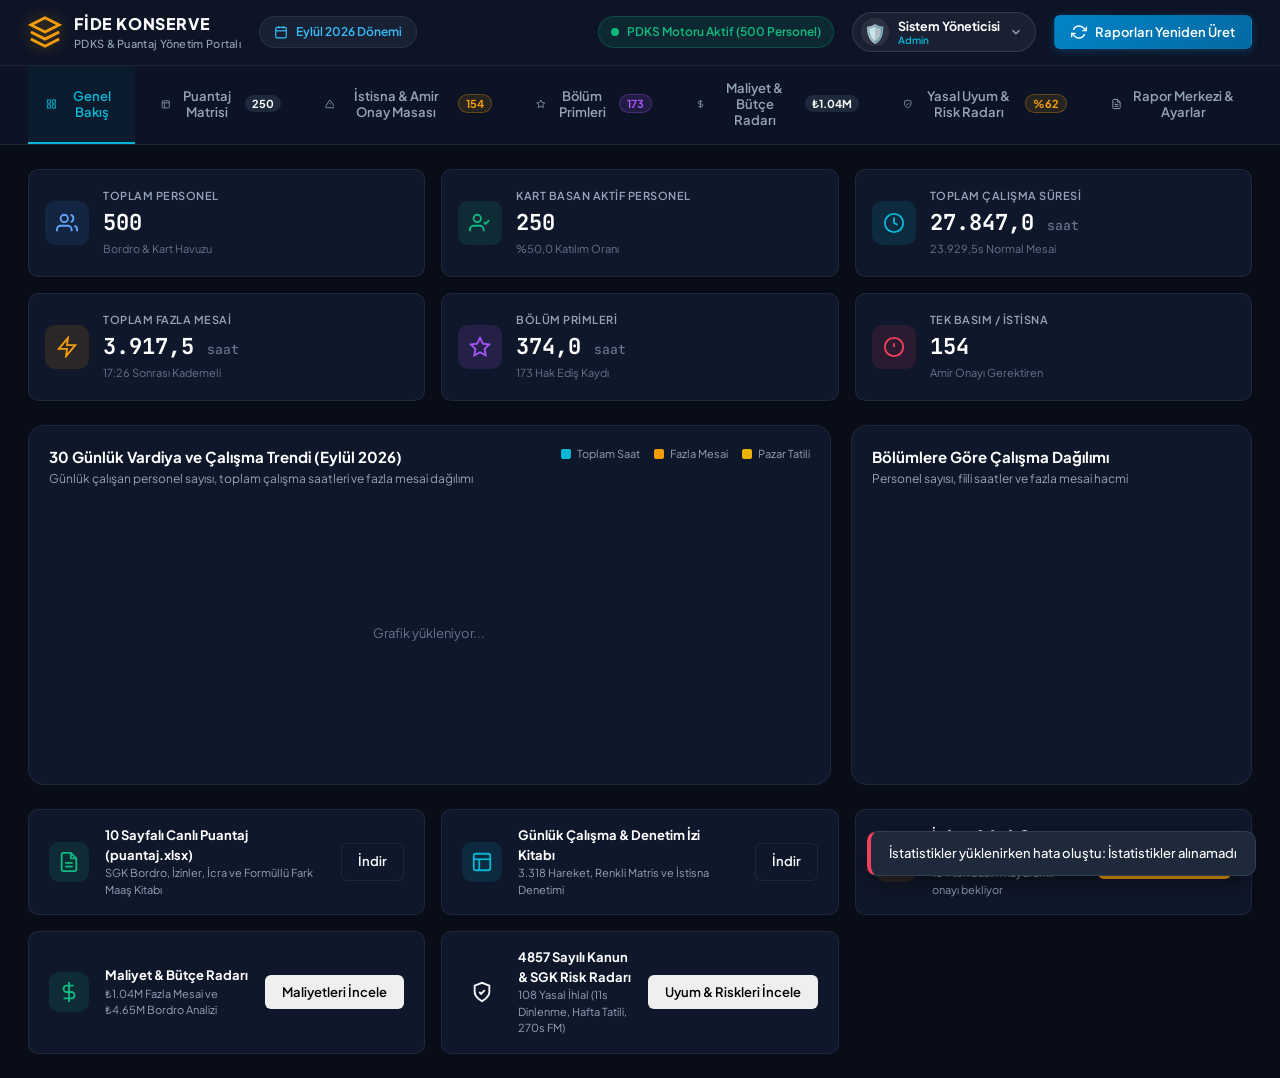
==== static/index.html @ 960cb372 "feat(rbac): rol bazli erisim ve coklu kullanici girisi sistemi eklendi" ====
<!DOCTYPE html>
<html lang="tr">
<head>
  <meta charset="UTF-8">
  <meta name="viewport" content="width=device-width, initial-scale=1.0">
  <meta name="description" content="FİDE KONSERVE - Endüstriyel PDKS, Puantaj, Vardiya ve Bordro Yönetim Portalı">
  <title>FİDE KONSERVE — Puantaj & PDKS Yönetim Portalı</title>
  
  <!-- Modern Typography (Plus Jakarta Sans & JetBrains Mono) -->
  <link rel="preconnect" href="https://fonts.googleapis.com">
  <link rel="preconnect" href="https://fonts.gstatic.com" crossorigin>
  <link href="https://fonts.googleapis.com/css2?family=JetBrains+Mono:wght@400;500;600;700&family=Plus+Jakarta+Sans:wght@300;400;500;600;700;800&display=swap" rel="stylesheet">
  
  <link rel="stylesheet" href="/static/style.css">
</head>
<body>

  <!-- ========================================================================= -->
  <!-- TOP EXECUTIVE NAVBAR                                                     -->
  <!-- ========================================================================= -->
  <header class="app-header">
    <div class="header-left">
      <div class="brand-logo">
        <svg class="brand-icon" viewBox="0 0 24 24" fill="none" stroke="currentColor" stroke-width="2">
          <path d="M12 2L2 7l10 5 10-5-10-5zM2 17l10 5 10-5M2 12l10 5 10-5"/>
        </svg>
        <div class="brand-text">
          <span class="brand-title">FİDE KONSERVE</span>
          <span class="brand-subtitle">PDKS & Puantaj Yönetim Portalı</span>
        </div>
      </div>
      <div class="header-badge period-badge" id="headerPeriodBadge">
        <svg class="badge-icon" viewBox="0 0 24 24" fill="none" stroke="currentColor" stroke-width="2">
          <rect x="3" y="4" width="18" height="18" rx="2" ry="2"/>
          <line x1="16" y1="2" x2="16" y2="6"/>
          <line x1="8" y1="2" x2="8" y2="6"/>
          <line x1="3" y1="10" x2="21" y2="10"/>
        </svg>
        <span id="periodText">Eylül 2026 Dönemi</span>
      </div>
    </div>

    <div class="header-right">
      <div class="system-status">
        <span class="status-dot pulse-green"></span>
        <span class="status-label" id="statusLabel">PDKS Motoru Aktif (500 Personel)</span>
      </div>

      <!-- Active User Profile Pill & Quick Role Switcher Trigger -->
      <div class="user-profile-pill" id="userProfileBtn" title="Kullanıcı Rolü & Profil Değiştir (RBAC)">
        <div class="user-avatar" id="headerUserAvatar">🛡️</div>
        <div class="user-info">
          <span class="user-name" id="headerUserName">Sistem Yöneticisi</span>
          <span class="user-role-badge" id="headerUserRole">Admin</span>
        </div>
        <svg class="user-dropdown-arrow" viewBox="0 0 24 24" width="14" height="14" fill="none" stroke="currentColor" stroke-width="2.5"><polyline points="6 9 12 15 18 9"/></svg>
      </div>

      <button class="btn btn-primary" id="btnHeaderGenerate">
        <svg class="btn-icon" viewBox="0 0 24 24" fill="none" stroke="currentColor" stroke-width="2">
          <polyline points="23 4 23 10 17 10"/>
          <polyline points="1 20 1 14 7 14"/>
          <path d="M3.51 9a9 9 0 0 1 14.85-3.36L23 10M1 14l4.64 4.36A9 9 0 0 0 20.49 15"/>
        </svg>
        <span>Raporları Yeniden Üret</span>
      </button>
    </div>
  </header>

  <!-- ========================================================================= -->
  <!-- TAB SEGMENTED NAVIGATION                                                  -->
  <!-- ========================================================================= -->
  <nav class="nav-tabs-container">
    <div class="nav-tabs" role="tablist">
      <button class="nav-tab active" role="tab" data-tab="tab-overview" id="navTabOverview">
        <svg class="tab-icon" viewBox="0 0 24 24" fill="none" stroke="currentColor" stroke-width="2">
          <rect x="3" y="3" width="7" height="7"/>
          <rect x="14" y="3" width="7" height="7"/>
          <rect x="14" y="14" width="7" height="7"/>
          <rect x="3" y="14" width="7" height="7"/>
        </svg>
        <span>Genel Bakış</span>
      </button>

      <button class="nav-tab" role="tab" data-tab="tab-matrix" id="navTabMatrix">
        <svg class="tab-icon" viewBox="0 0 24 24" fill="none" stroke="currentColor" stroke-width="2">
          <rect x="3" y="4" width="18" height="18" rx="2" ry="2"/>
          <line x1="3" y1="9" x2="21" y2="9"/>
          <line x1="9" y1="21" x2="9" y2="9"/>
        </svg>
        <span>Puantaj Matrisi</span>
        <span class="tab-pill" id="badgeTotalActive">250</span>
      </button>

      <button class="nav-tab" role="tab" data-tab="tab-exceptions" id="navTabExceptions">
        <svg class="tab-icon" viewBox="0 0 24 24" fill="none" stroke="currentColor" stroke-width="2">
          <path d="M10.29 3.86L1.82 18a2 2 0 0 0 1.71 3h16.94a2 2 0 0 0 1.71-3L13.71 3.86a2 2 0 0 0-3.42 0z"/>
          <line x1="12" y1="9" x2="12" y2="13"/>
          <line x1="12" y1="17" x2="12.01" y2="17"/>
        </svg>
        <span>İstisna & Amir Onay Masası</span>
        <span class="tab-pill pill-warning" id="badgePendingExceptions">154</span>
      </button>

      <button class="nav-tab" role="tab" data-tab="tab-bonuses" id="navTabBonuses">
        <svg class="tab-icon" viewBox="0 0 24 24" fill="none" stroke="currentColor" stroke-width="2">
          <polygon points="12 2 15.09 8.26 22 9.27 17 14.14 18.18 21.02 12 17.77 5.82 21.02 7 14.14 2 9.27 8.91 8.26 12 2"/>
        </svg>
        <span>Bölüm Primleri</span>
        <span class="tab-pill pill-purple" id="badgeBonusesCount">173</span>
      </button>

      <button class="nav-tab" role="tab" data-tab="tab-financial" id="navTabFinancial">
        <svg class="tab-icon" viewBox="0 0 24 24" fill="none" stroke="currentColor" stroke-width="2">
          <line x1="12" y1="1" x2="12" y2="23"/>
          <path d="M17 5H9.5a3.5 3.5 0 0 0 0 7h5a3.5 3.5 0 0 1 0 7H6"/>
        </svg>
        <span>Maliyet & Bütçe Radarı</span>
        <span class="tab-pill pill-green" id="badgeFinancialOtCost">₺1.04M</span>
      </button>

      <button class="nav-tab" role="tab" data-tab="tab-compliance" id="navTabCompliance">
        <svg class="tab-icon" viewBox="0 0 24 24" fill="none" stroke="currentColor" stroke-width="2">
          <path d="M12 22s8-4 8-10V5l-8-3-8 3v7c0 6 8 10 8 10z"/>
          <path d="m9 12 2 2 4-4"/>
        </svg>
        <span>Yasal Uyum & Risk Radarı</span>
        <span class="tab-pill pill-warning" id="badgeComplianceScore">%62</span>
      </button>

      <button class="nav-tab" role="tab" data-tab="tab-reports" id="navTabReports">
        <svg class="tab-icon" viewBox="0 0 24 24" fill="none" stroke="currentColor" stroke-width="2">
          <path d="M14 2H6a2 2 0 0 0-2 2v16a2 2 0 0 0 2 2h12a2 2 0 0 0 2-2V8z"/>
          <polyline points="14 2 14 8 20 8"/>
          <line x1="16" y1="13" x2="8" y2="13"/>
          <line x1="16" y1="17" x2="8" y2="17"/>
          <polyline points="10 9 9 9 8 9"/>
        </svg>
        <span>Rapor Merkezi & Ayarlar</span>
      </button>
    </div>
  </nav>

  <!-- ========================================================================= -->
  <!-- MAIN CONTENT CONTAINER                                                    -->
  <!-- ========================================================================= -->
  <main class="main-container">

    <!-- ======================================================================= -->
    <!-- TAB 1: GENEL BAKIŞ (OVERVIEW)                                           -->
    <!-- ======================================================================= -->
    <section class="tab-content active" id="tab-overview">
      
      <!-- 6 Executive KPI Cards -->
      <div class="kpi-grid">
        <div class="kpi-card" id="kpiTotalPersonnel">
          <div class="kpi-icon-wrapper kpi-blue">
            <svg class="kpi-icon" viewBox="0 0 24 24" fill="none" stroke="currentColor" stroke-width="2">
              <path d="M17 21v-2a4 4 0 0 0-4-4H5a4 4 0 0 0-4 4v2"/>
              <circle cx="9" cy="7" r="4"/>
              <path d="M23 21v-2a4 4 0 0 0-3-3.87"/>
              <path d="M16 3.13a4 4 0 0 1 0 7.75"/>
            </svg>
          </div>
          <div class="kpi-info">
            <span class="kpi-label">Toplam Personel</span>
            <span class="kpi-value" id="valTotalPersonnel">500</span>
            <span class="kpi-sub" id="subTotalPersonnel">Bordro & Kart Havuzu</span>
          </div>
        </div>

        <div class="kpi-card" id="kpiActivePersonnel">
          <div class="kpi-icon-wrapper kpi-green">
            <svg class="kpi-icon" viewBox="0 0 24 24" fill="none" stroke="currentColor" stroke-width="2">
              <path d="M16 21v-2a4 4 0 0 0-4-4H5a4 4 0 0 0-4 4v2"/>
              <circle cx="9" cy="7" r="4"/>
              <polyline points="16 11 18 13 22 9"/>
            </svg>
          </div>
          <div class="kpi-info">
            <span class="kpi-label">Kart Basan Aktif Personel</span>
            <span class="kpi-value" id="valActivePersonnel">250</span>
            <span class="kpi-sub" id="subActivePersonnel">%50,0 Katılım Oranı</span>
          </div>
        </div>

        <div class="kpi-card" id="kpiTotalHours">
          <div class="kpi-icon-wrapper kpi-cyan">
            <svg class="kpi-icon" viewBox="0 0 24 24" fill="none" stroke="currentColor" stroke-width="2">
              <circle cx="12" cy="12" r="10"/>
              <polyline points="12 6 12 12 16 14"/>
            </svg>
          </div>
          <div class="kpi-info">
            <span class="kpi-label">Toplam Çalışma Süresi</span>
            <span class="kpi-value" id="valTotalHours">27.847,0 <small>saat</small></span>
            <span class="kpi-sub" id="subBaseHours">23.929,5s Normal Mesai</span>
          </div>
        </div>

        <div class="kpi-card" id="kpiOvertimeHours">
          <div class="kpi-icon-wrapper kpi-amber">
            <svg class="kpi-icon" viewBox="0 0 24 24" fill="none" stroke="currentColor" stroke-width="2">
              <polygon points="13 2 3 14 12 14 11 22 21 10 12 10 13 2"/>
            </svg>
          </div>
          <div class="kpi-info">
            <span class="kpi-label">Toplam Fazla Mesai</span>
            <span class="kpi-value" id="valOvertimeHours">3.917,5 <small>saat</small></span>
            <span class="kpi-sub">17:26 Sonrası Kademeli</span>
          </div>
        </div>

        <div class="kpi-card" id="kpiBonusHours">
          <div class="kpi-icon-wrapper kpi-purple">
            <svg class="kpi-icon" viewBox="0 0 24 24" fill="none" stroke="currentColor" stroke-width="2">
              <polygon points="12 2 15.09 8.26 22 9.27 17 14.14 18.18 21.02 12 17.77 5.82 21.02 7 14.14 2 9.27 8.91 8.26 12 2"/>
            </svg>
          </div>
          <div class="kpi-info">
            <span class="kpi-label">Bölüm Primleri</span>
            <span class="kpi-value" id="valBonusHours">374,0 <small>saat</small></span>
            <span class="kpi-sub" id="subBonusCount">173 Hak Ediş Kaydı</span>
          </div>
        </div>

        <div class="kpi-card" id="kpiExceptions">
          <div class="kpi-icon-wrapper kpi-rose">
            <svg class="kpi-icon" viewBox="0 0 24 24" fill="none" stroke="currentColor" stroke-width="2">
              <circle cx="12" cy="12" r="10"/>
              <line x1="12" y1="8" x2="12" y2="12"/>
              <line x1="12" y1="16" x2="12.01" y2="16"/>
            </svg>
          </div>
          <div class="kpi-info">
            <span class="kpi-label">Tek Basım / İstisna</span>
            <span class="kpi-value" id="valExceptions">154</span>
            <span class="kpi-sub" id="subResolvedExceptions">Amir Onayı Gerektiren</span>
          </div>
        </div>
      </div>

      <!-- Charts & Visual Analytics Section -->
      <div class="dashboard-analytics-grid">
        <!-- 30-Day Trend Chart Card -->
        <div class="analytics-card chart-card">
          <div class="card-header">
            <div>
              <h3 class="card-title">30 Günlük Vardiya ve Çalışma Trendi (Eylül 2026)</h3>
              <p class="card-desc">Günlük çalışan personel sayısı, toplam çalışma saatleri ve fazla mesai dağılımı</p>
            </div>
            <div class="chart-legend">
              <span class="legend-item"><span class="legend-color color-cyan"></span> Toplam Saat</span>
              <span class="legend-item"><span class="legend-color color-amber"></span> Fazla Mesai</span>
              <span class="legend-item"><span class="legend-color color-gold"></span> Pazar Tatili</span>
            </div>
          </div>
          <div class="chart-container" id="dailyTrendChartContainer">
            <!-- Dynamic SVG Chart Injected Here -->
            <div class="chart-placeholder">Grafik yükleniyor...</div>
          </div>
        </div>

        <!-- Department Breakdown Card -->
        <div class="analytics-card dept-card">
          <div class="card-header">
            <div>
              <h3 class="card-title">Bölümlere Göre Çalışma Dağılımı</h3>
              <p class="card-desc">Personel sayısı, fiili saatler ve fazla mesai hacmi</p>
            </div>
          </div>
          <div class="dept-list-container" id="deptBreakdownContainer">
            <!-- Dynamic Department Rows Injected Here -->
          </div>
        </div>
      </div>

      <!-- Quick Action Cards Section -->
      <div class="quick-actions-bar">
        <div class="action-tile" id="tilePuantajExcel">
          <div class="tile-icon icon-excel">
            <svg viewBox="0 0 24 24" fill="none" stroke="currentColor" stroke-width="2">
              <path d="M14 2H6a2 2 0 0 0-2 2v16a2 2 0 0 0 2 2h12a2 2 0 0 0 2-2V8z"/>
              <polyline points="14 2 14 8 20 8"/>
              <line x1="8" y1="13" x2="16" y2="13"/>
              <line x1="8" y1="17" x2="16" y2="17"/>
            </svg>
          </div>
          <div class="tile-text">
            <strong>10 Sayfalı Canlı Puantaj (puantaj.xlsx)</strong>
            <span>SGK Bordro, İzinler, İcra ve Formüllü Fark Maaş Kitabı</span>
          </div>
          <a href="/api/download/puantaj_xlsx" class="btn btn-outline" download>İndir</a>
        </div>

        <div class="action-tile" id="tileDailyExcel">
          <div class="tile-icon icon-chart">
            <svg viewBox="0 0 24 24" fill="none" stroke="currentColor" stroke-width="2">
              <rect x="3" y="3" width="18" height="18" rx="2"/>
              <line x1="3" y1="9" x2="21" y2="9"/>
              <line x1="9" y1="21" x2="9" y2="9"/>
            </svg>
          </div>
          <div class="tile-text">
            <strong>Günlük Çalışma & Denetim İzi Kitabı</strong>
            <span>3.318 Hareket, Renkli Matris ve İstisna Denetimi</span>
          </div>
          <a href="/api/download/gunluk_xlsx" class="btn btn-outline" download>İndir</a>
        </div>

        <div class="action-tile" id="tileExceptionsJump">
          <div class="tile-icon icon-alert">
            <svg viewBox="0 0 24 24" fill="none" stroke="currentColor" stroke-width="2">
              <circle cx="12" cy="12" r="10"/>
              <line x1="12" y1="8" x2="12" y2="12"/>
              <line x1="12" y1="16" x2="12.01" y2="16"/>
            </svg>
          </div>
          <div class="tile-text">
            <strong>İstisna & Amir Onay Masası</strong>
            <span>154 tek basım kaydı amir onayı bekliyor</span>
          </div>
          <button class="btn btn-warning" onclick="switchTab('tab-exceptions')">İncele & Onayla</button>
        </div>

        <div class="action-tile" id="tileFinancialJump">
          <div class="tile-icon icon-green">
            <svg viewBox="0 0 24 24" fill="none" stroke="currentColor" stroke-width="2">
              <line x1="12" y1="1" x2="12" y2="23"/>
              <path d="M17 5H9.5a3.5 3.5 0 0 0 0 7h5a3.5 3.5 0 0 1 0 7H6"/>
            </svg>
          </div>
          <div class="tile-text">
            <strong>Maliyet & Bütçe Radarı</strong>
            <span>₺1.04M Fazla Mesai ve ₺4.65M Bordro Analizi</span>
          </div>
          <button class="btn btn-success" onclick="switchTab('tab-financial')">Maliyetleri İncele</button>
        </div>

        <div class="action-tile" id="tileComplianceJump">
          <div class="tile-icon icon-rose">
            <svg viewBox="0 0 24 24" fill="none" stroke="currentColor" stroke-width="2">
              <path d="M12 22s8-4 8-10V5l-8-3-8 3v7c0 6 8 10 8 10z"/>
              <path d="m9 12 2 2 4-4"/>
            </svg>
          </div>
          <div class="tile-text">
            <strong>4857 Sayılı Kanun & SGK Risk Radarı</strong>
            <span>108 Yasal İhlal (11s Dinlenme, Hafta Tatili, 270s FM)</span>
          </div>
          <button class="btn btn-danger" onclick="switchTab('tab-compliance')">Uyum & Riskleri İncele</button>
        </div>
      </div>

    </section>

    <!-- ======================================================================= -->
    <!-- TAB 2: PUANTAJ MATRİSİ (ATTENDANCE MATRIX)                               -->
    <!-- ======================================================================= -->
    <section class="tab-content" id="tab-matrix">
      
      <!-- Filter Toolbar -->
      <div class="toolbar-card">
        <div class="search-input-group">
          <svg class="search-icon" viewBox="0 0 24 24" fill="none" stroke="currentColor" stroke-width="2">
            <circle cx="11" cy="11" r="8"/>
            <line x1="21" y1="21" x2="16.65" y2="16.65"/>
          </svg>
          <input type="text" id="matrixSearchInput" class="form-input" placeholder="Ad Soyad, TC No, Sicil veya Bölüm ara...">
        </div>

        <div class="filter-controls">
          <div class="select-group">
            <label for="matrixDeptFilter">Bölüm:</label>
            <select id="matrixDeptFilter" class="form-select">
              <option value="all">Tüm Bölümler</option>
            </select>
          </div>

          <div class="select-group">
            <label for="matrixStatusFilter">Durumu:</label>
            <select id="matrixStatusFilter" class="form-select">
              <option value="active">Sadece Çalışanlar (250)</option>
              <option value="all">Tüm Personel (500)</option>
              <option value="inactive">Kart Basmayanlar</option>
            </select>
          </div>

          <div class="select-group">
            <label for="matrixPageSize">Sayfa Başı:</label>
            <select id="matrixPageSize" class="form-select">
              <option value="25">25</option>
              <option value="50" selected>50</option>
              <option value="100">100</option>
              <option value="500">Tümü (500)</option>
            </select>
          </div>

          <button type="button" class="btn btn-secondary btn-sm" id="btnMatrixBulkSlips" style="margin-left: 8px;">
            <svg class="btn-icon" viewBox="0 0 24 24" fill="none" stroke="currentColor" stroke-width="2">
              <polyline points="6 9 6 2 18 2 18 9"/>
              <path d="M6 18H4a2 2 0 0 1-2-2v-5a2 2 0 0 1 2-2h16a2 2 0 0 1 2 2v5a2 2 0 0 1-2 2h-2"/>
              <rect x="6" y="14" width="12" height="8"/>
            </svg>
            <span>Toplu Pusula Yazdır (A4)</span>
          </button>
        </div>
      </div>

      <!-- Matrix Legend -->
      <div class="matrix-legend-bar">
        <span class="legend-badge badge-normal">Standart Mesai (7.5s)</span>
        <span class="legend-badge badge-ot">Fazla Mesai (+OT)</span>
        <span class="legend-badge badge-bonus">Bölüm Primi (Lila)</span>
        <span class="legend-badge badge-exception">Tek Basım / İstisna</span>
        <span class="legend-badge badge-sunday">Pazar Tatili</span>
        <span class="legend-tip">İpucu: Herhangi bir satıra tıklayarak personelin tüm ay boyunca giriş-çıkış kart hareketlerini inceleyebilirsiniz.</span>
      </div>

      <!-- Table Wrapper with Horizontal Scroll -->
      <div class="table-responsive-wrapper">
        <table class="data-table matrix-table" id="matrixTable">
          <thead id="matrixTableHeader">
            <!-- Headers injected dynamically for dynamic days 1..30 -->
          </thead>
          <tbody id="matrixTableBody">
            <!-- Rows injected dynamically -->
          </tbody>
        </table>
      </div>

      <!-- Pagination Toolbar -->
      <div class="pagination-bar">
        <div class="pagination-info" id="matrixPaginationInfo">
          Gösterilen: 1 - 50 / 250 Personel
        </div>
        <div class="pagination-buttons">
          <button class="btn btn-sm btn-outline" id="btnMatrixPrev">Önceki</button>
          <span class="page-display" id="matrixPageDisplay">Sayfa 1 / 5</span>
          <button class="btn btn-sm btn-outline" id="btnMatrixNext">Sonraki</button>
        </div>
      </div>

    </section>

    <!-- ======================================================================= -->
    <!-- TAB 3: İSTİSNA & AMİR ONAY MASASI                                        -->
    <!-- ======================================================================= -->
    <section class="tab-content" id="tab-exceptions">
      
      <div class="toolbar-card">
        <div class="search-input-group">
          <svg class="search-icon" viewBox="0 0 24 24" fill="none" stroke="currentColor" stroke-width="2">
            <circle cx="11" cy="11" r="8"/>
            <line x1="21" y1="21" x2="16.65" y2="16.65"/>
          </svg>
          <input type="text" id="exceptionsSearchInput" class="form-input" placeholder="Personel adı, bölüm veya hata türü ara...">
        </div>

        <div class="filter-controls">
          <div class="segmented-control">
            <button class="seg-btn active" data-status="all" id="segBtnAllExceptions">Tümü (154)</button>
            <button class="seg-btn" data-status="pending" id="segBtnPendingExceptions">Onay Bekleyenler</button>
            <button class="seg-btn" data-status="resolved" id="segBtnResolvedExceptions">Çözülenler</button>
          </div>
        </div>
      </div>

      <!-- Exceptions List Table -->
      <div class="table-responsive-wrapper">
        <table class="data-table exceptions-table" id="exceptionsTable">
          <thead>
            <tr>
              <th style="width: 40px; text-align: center;">
                <input type="checkbox" id="checkAllExceptions" class="custom-checkbox" title="Tümünü Seç / Kaldır">
              </th>
              <th style="width: 45px;">Sıra</th>
              <th style="width: 95px;">Tarih</th>
              <th style="width: 175px;">Adı Soyadı</th>
              <th style="width: 130px;">Bölüm</th>
              <th style="width: 95px;">Ham Basım</th>
              <th style="width: 95px;">Mevcut Saat</th>
              <th style="width: 155px;">İstisna Nedeni</th>
              <th style="width: 250px;">⚡ Akıllı Öneri & Tahmini Vardiya</th>
              <th style="width: 120px;">Onay Durumu</th>
              <th style="width: 135px; text-align: center;">İşlem</th>
            </tr>
          </thead>
          <tbody id="exceptionsTableBody">
            <!-- Exception rows injected here -->
          </tbody>
        </table>
      </div>

      <!-- Floating Action Bar for Bulk Approval -->
      <div class="floating-bulk-bar" id="floatingBulkBar" style="display: none;">
        <div class="bulk-bar-content">
          <div class="bulk-info">
            <span class="bulk-badge-count" id="bulkSelectedCount">0</span>
            <div class="bulk-text">
              <span class="bulk-title">İstisna Kaydı Seçildi</span>
              <span class="bulk-subtitle">Toplu işlem türünü seçiniz</span>
            </div>
          </div>
          <div class="bulk-actions">
            <button class="btn btn-emerald" id="btnBulkApplySmart">
              <svg viewBox="0 0 24 24" width="16" height="16" fill="none" stroke="currentColor" stroke-width="2.5"><polygon points="13 2 3 14 12 14 11 22 21 10 12 10 13 2"/></svg>
              <span>⚡ Akıllı Önerileri Uygula & Onayla</span>
            </button>
            <button class="btn btn-primary" id="btnBulkApplyStandard">
              <svg viewBox="0 0 24 24" width="16" height="16" fill="none" stroke="currentColor" stroke-width="2.5"><polyline points="20 6 9 17 4 12"/></svg>
              <span>✅ Standart 7,5s Onayla</span>
            </button>
            <button class="btn btn-secondary" id="btnBulkCustomHours">
              <svg viewBox="0 0 24 24" width="16" height="16" fill="none" stroke="currentColor" stroke-width="2"><path d="M11 4H4a2 2 0 0 0-2 2v14a2 2 0 0 0 2 2h14a2 2 0 0 0 2-2v-7"/><path d="M18.5 2.5a2.121 2.121 0 0 1 3 3L12 15l-4 1 1-4 9.5-9.5z"/></svg>
              <span>✏️ Özel Saat Belirle...</span>
            </button>
            <button class="btn btn-ghost" id="btnBulkClearSelection" title="Seçimi Temizle">
              <span>İptal / Temizle</span>
            </button>
          </div>
        </div>
      </div>

    </section>

    <!-- ======================================================================= -->
    <!-- TAB 4: BÖLÜM PRİMLERİ TAKİP MASASI                                      -->
    <!-- ======================================================================= -->
    <section class="tab-content" id="tab-bonuses">
      
      <!-- Bonus Highlights Cards -->
      <div class="kpi-grid kpi-grid-3">
        <div class="kpi-card">
          <div class="kpi-icon-wrapper kpi-purple">
            <svg class="kpi-icon" viewBox="0 0 24 24" fill="none" stroke="currentColor" stroke-width="2">
              <polygon points="12 2 15.09 8.26 22 9.27 17 14.14 18.18 21.02 12 17.77 5.82 21.02 7 14.14 2 9.27 8.91 8.26 12 2"/>
            </svg>
          </div>
          <div class="kpi-info">
            <span class="kpi-label">Toplam Bölüm Primi</span>
            <span class="kpi-value" id="valBonusTotalHours">374,0 <small>saat</small></span>
            <span class="kpi-sub">Fabrika Genelinde İlave Mesai</span>
          </div>
        </div>

        <div class="kpi-card">
          <div class="kpi-icon-wrapper kpi-cyan">
            <svg class="kpi-icon" viewBox="0 0 24 24" fill="none" stroke="currentColor" stroke-width="2">
              <circle cx="12" cy="12" r="10"/>
              <path d="M8 14s1.5 2 4 2 4-2 4-2"/>
              <line x1="9" y1="9" x2="9.01" y2="9"/>
              <line x1="15" y1="9" x2="15.01" y2="9"/>
            </svg>
          </div>
          <div class="kpi-info">
            <span class="kpi-label">Balık Dolum ve Kesim Primi</span>
            <span class="kpi-value" id="valFishBonus">346,0 <small>saat</small></span>
            <span class="kpi-sub">Çalışılan her güne +2.0s (173 hak ediş)</span>
          </div>
        </div>

        <div class="kpi-card">
          <div class="kpi-icon-wrapper kpi-amber">
            <svg class="kpi-icon" viewBox="0 0 24 24" fill="none" stroke="currentColor" stroke-width="2">
              <rect x="2" y="7" width="20" height="14" rx="2" ry="2"/>
              <path d="M16 21V5a2 2 0 0 0-2-2h-4a2 2 0 0 0-2 2v16"/>
            </svg>
          </div>
          <div class="kpi-info">
            <span class="kpi-label">Üretim Primi (12s Üzeri)</span>
            <span class="kpi-value" id="valProdBonus">28,0 <small>saat</small></span>
            <span class="kpi-sub">12s ve üzeri çalışmalara +4.0s</span>
          </div>
        </div>
      </div>

      <!-- Bonus Filter Toolbar -->
      <div class="toolbar-card">
        <div class="search-input-group">
          <svg class="search-icon" viewBox="0 0 24 24" fill="none" stroke="currentColor" stroke-width="2">
            <circle cx="11" cy="11" r="8"/>
            <line x1="21" y1="21" x2="16.65" y2="16.65"/>
          </svg>
          <input type="text" id="bonusesSearchInput" class="form-input" placeholder="Personel adı veya kural ara...">
        </div>

        <div class="filter-controls">
          <div class="select-group">
            <label for="bonusesDeptFilter">Bölüm:</label>
            <select id="bonusesDeptFilter" class="form-select">
              <option value="all">Tüm Prim Alan Bölümler</option>
              <option value="BALIK DOLUM">Balık Dolum</option>
              <option value="BALIK KESİM">Balık Kesim</option>
              <option value="ÜRETİM">Üretim</option>
            </select>
          </div>
        </div>
      </div>

      <!-- Bonuses Table -->
      <div class="table-responsive-wrapper">
        <table class="data-table bonuses-table" id="bonusesTable">
          <thead>
            <tr>
              <th style="width: 50px;">Sıra</th>
              <th style="width: 100px;">Tarih</th>
              <th style="width: 220px;">Adı Soyadı</th>
              <th style="width: 180px;">Bölüm</th>
              <th style="width: 130px;">Kart Hareketleri</th>
              <th style="width: 100px;">Fiili Süre</th>
              <th style="width: 100px;">Eklenen Prim</th>
              <th style="width: 100px;">Sonuç Saat</th>
              <th>Kural ve Denetim İzahı</th>
            </tr>
          </thead>
          <tbody id="bonusesTableBody">
            <!-- Bonus rows injected here -->
          </tbody>
        </table>
      </div>

    </section>

    <!-- ======================================================================= -->
    <!-- TAB: CANLI MAAŞ, MESAİ VE İŞÇİLİK MALİYET RADARI (FİNANS & BÜTÇE)       -->
    <!-- ======================================================================= -->
    <section class="tab-content" id="tab-financial">
      
      <!-- 4 Financial KPI Cards -->
      <div class="kpi-grid" style="grid-template-columns: repeat(4, 1fr);">
        <div class="kpi-card">
          <div class="kpi-icon-wrapper kpi-amber">
            <svg class="kpi-icon" viewBox="0 0 24 24" fill="none" stroke="currentColor" stroke-width="2">
              <line x1="12" y1="1" x2="12" y2="23"/>
              <path d="M17 5H9.5a3.5 3.5 0 0 0 0 7h5a3.5 3.5 0 0 1 0 7H6"/>
            </svg>
          </div>
          <div class="kpi-info">
            <span class="kpi-label">Toplam Fazla Mesai Maliyeti</span>
            <span class="kpi-value" id="valFinancialOtCost">₺0,00</span>
            <span class="kpi-sub" id="subFinancialOtHours">0,0 Saat (%50 Zamlı)</span>
          </div>
        </div>

        <div class="kpi-card">
          <div class="kpi-icon-wrapper kpi-green">
            <svg class="kpi-icon" viewBox="0 0 24 24" fill="none" stroke="currentColor" stroke-width="2">
              <path d="M22 19a2 2 0 0 1-2 2H4a2 2 0 0 1-2-2V5a2 2 0 0 1 2-2h5l2 3h9a2 2 0 0 1 2 2z"/>
              <line x1="12" y1="11" x2="12" y2="17"/>
              <line x1="9" y1="14" x2="15" y2="14"/>
            </svg>
          </div>
          <div class="kpi-info">
            <span class="kpi-label">Toplam İşçilik Bütçesi</span>
            <span class="kpi-value" id="valFinancialPayrollCost">₺0,00</span>
            <span class="kpi-sub" id="subFinancialBaseCost">Maaş + Fazla Mesai Hakediş</span>
          </div>
        </div>

        <div class="kpi-card">
          <div class="kpi-icon-wrapper kpi-purple">
            <svg class="kpi-icon" viewBox="0 0 24 24" fill="none" stroke="currentColor" stroke-width="2">
              <polygon points="12 2 15.09 8.26 22 9.27 17 14.14 18.18 21.02 12 17.77 5.82 21.02 7 14.14 2 9.27 8.91 8.26 12 2"/>
            </svg>
          </div>
          <div class="kpi-info">
            <span class="kpi-label">Bölüm Primleri Maliyeti</span>
            <span class="kpi-value" id="valFinancialBonusCost">₺0,00</span>
            <span class="kpi-sub" id="subFinancialBonusHours">374,0s Prim Karşılığı</span>
          </div>
        </div>

        <div class="kpi-card">
          <div class="kpi-icon-wrapper kpi-cyan">
            <svg class="kpi-icon" viewBox="0 0 24 24" fill="none" stroke="currentColor" stroke-width="2">
              <circle cx="12" cy="12" r="10"/>
              <polyline points="12 6 12 12 16 14"/>
            </svg>
          </div>
          <div class="kpi-info">
            <span class="kpi-label">Ortalama Saatlik Mesai Maliyeti</span>
            <span class="kpi-value" id="valFinancialAvgRate">₺0,00</span>
            <span class="kpi-sub">4857 SK %50 Zamlı Ortalama</span>
          </div>
        </div>
      </div>

      <!-- Executive Insights Alert Banner -->
      <div class="financial-insights-banner">
        <div class="insight-header">
          <svg class="insight-icon" viewBox="0 0 24 24" fill="none" stroke="currentColor" stroke-width="2">
            <polygon points="13 2 3 14 12 14 11 22 21 10 12 10 13 2"/>
          </svg>
          <strong>YÖNETİM & FİNANS ANALİZ ÖZETİ (EYLÜL 2026):</strong>
        </div>
        <div class="insight-grid">
          <div class="insight-pill alert-critical">
            <strong>🚨 Balık Dolum Yoğunluk Alarmı:</strong>
            <span>Sadece 9 çalışan kişi başı <strong>58,0 saat</strong> mesai yaptı (Kişi başı <strong>₺12.760,00</strong> FM maliyeti!). Fabrikanın en yoğun mesai yükü bu hatta.</span>
          </div>
          <div class="insight-pill alert-info">
            <strong>🏭 Üretim & Ambar Bütçe Payı:</strong>
            <span>Fabrika fazla mesai bütçesinin <strong>%15,5</strong>'i Üretim (₺161.403,38), <strong>%12,9</strong>'u Ambar (₺134.178,84) departmanı tarafından tüketildi.</span>
          </div>
          <div class="insight-pill alert-success">
            <strong>🐟 Balık Temizleme Dağılımı:</strong>
            <span>77 aktif çalışan ile en kalabalık birim olmasına rağmen kişi başı ortalama mesai sadece 7,7 saat (₺1.694,29/kişi).</span>
          </div>
        </div>
      </div>

      <!-- Financial Analytics Section -->
      <div class="dashboard-analytics-grid" style="margin-top: 20px;">
        <!-- Left: Department Overtime Cost Progress Bars -->
        <div class="analytics-card">
          <div class="card-header">
            <div>
              <h3 class="card-title">Departman Bazlı Fazla Mesai Maliyet Dağılımı (TL & Pay)</h3>
              <p class="card-desc">Bölümlerin toplam fazla mesai bütçesi içerisindeki payları ve harcamaları</p>
            </div>
          </div>
          <div class="dept-cost-bars-list" id="deptCostBarsContainer">
            <!-- Dynamic Department Cost Bars Injected Here -->
          </div>
        </div>

        <!-- Right: Department Insights & Intensity Cards -->
        <div class="analytics-card">
          <div class="card-header">
            <div>
              <h3 class="card-title">Bölüm Bazlı Kişi Başı Mesai Yükü & Analiz Notları</h3>
              <p class="card-desc">Kişi başı mesai ortalamaları ve verimlilik değerlendirmeleri</p>
            </div>
          </div>
          <div class="dept-insights-list" id="deptInsightsContainer">
            <!-- Dynamic Insights Injected Here -->
          </div>
        </div>
      </div>

      <!-- Personnel Payroll Table -->
      <div class="toolbar-card" style="margin-top: 20px;">
        <div class="search-input-group">
          <svg class="search-icon" viewBox="0 0 24 24" fill="none" stroke="currentColor" stroke-width="2">
            <circle cx="11" cy="11" r="8"/><line x1="21" y1="21" x2="16.65" y2="16.65"/>
          </svg>
          <input type="text" id="financialSearchInput" class="form-input" placeholder="Personel adı, TC No veya bölüm ara...">
        </div>

        <div class="filter-controls">
          <div class="select-group">
            <label for="financialDeptFilter">Bölüm:</label>
            <select id="financialDeptFilter" class="form-select">
              <option value="all">Tüm Bölümler</option>
            </select>
          </div>
          <a href="/api/download/financial_xlsx" class="btn btn-primary btn-sm" download>
            <svg class="btn-icon" viewBox="0 0 24 24" fill="none" stroke="currentColor" stroke-width="2">
              <path d="M21 15v4a2 2 0 0 1-2 2H5a2 2 0 0 1-2-2v-4"/><polyline points="7 10 12 15 17 10"/><line x1="12" y1="15" x2="12" y2="3"/>
            </svg>
            <span>Maliyet Raporunu Excel İndir (.xlsx)</span>
          </a>
        </div>
      </div>

      <div class="table-responsive-wrapper">
        <table class="data-table" id="financialPersonnelTable">
          <thead>
            <tr>
              <th style="width: 45px;">Sıra</th>
              <th style="width: 105px;">TC Kimlik No</th>
              <th style="width: 170px;">Adı Soyadı</th>
              <th style="width: 140px;">Bölüm</th>
              <th style="width: 70px; text-align: center;">Ç. Gün</th>
              <th style="width: 100px; text-align: right;">Net Maaş</th>
              <th style="width: 90px; text-align: right;">Saatlik Normal</th>
              <th style="width: 90px; text-align: right;">Saatlik Mesai (%50)</th>
              <th style="width: 70px; text-align: right;">H.İçi FM</th>
              <th style="width: 70px; text-align: right;">Pazar FM</th>
              <th style="width: 75px; text-align: right;">Toplam FM</th>
              <th style="width: 105px; text-align: right;">Toplam FM (TL)</th>
              <th style="width: 70px; text-align: right;">Prim (s)</th>
              <th style="width: 85px; text-align: right;">Prim (TL)</th>
              <th style="width: 110px; text-align: right;">Toplam Net Hakediş</th>
              <th style="width: 100px; text-align: right;">SGK Banka Neti</th>
              <th style="width: 105px; text-align: right;">Elden Ödenecek Fark</th>
            </tr>
          </thead>
          <tbody id="financialPersonnelTableBody">
            <!-- Injected dynamically -->
          </tbody>
        </table>
      </div>

      <!-- Pagination Toolbar -->
      <div class="pagination-bar">
        <div class="pagination-info" id="financialPaginationInfo">
          Gösterilen: 1 - 50 / 250 Personel
        </div>
        <div class="pagination-buttons">
          <button class="btn btn-sm btn-outline" id="btnFinancialPrev">Önceki</button>
          <span class="page-display" id="financialPageDisplay">Sayfa 1 / 5</span>
          <button class="btn btn-sm btn-outline" id="btnFinancialNext">Sonraki</button>
        </div>
      </div>

    </section>

    <!-- ======================================================================= -->
    <!-- TAB 6: YASAL UYUM & SGK RİSK RADARI                                     -->
    <!-- ======================================================================= -->
    <section class="tab-content" id="tab-compliance">

      <!-- 4 Legal Compliance KPI Cards -->
      <div class="kpi-grid">
        <div class="kpi-card" id="kpiComplianceScore">
          <div class="kpi-icon-wrapper kpi-rose">
            <svg class="kpi-icon" viewBox="0 0 24 24" fill="none" stroke="currentColor" stroke-width="2">
              <path d="M12 22s8-4 8-10V5l-8-3-8 3v7c0 6 8 10 8 10z"/>
              <path d="m9 12 2 2 4-4"/>
            </svg>
          </div>
          <div class="kpi-info">
            <span class="kpi-label">Yasal Uyum Endeksi</span>
            <span class="kpi-value" id="valComplianceScore">%0,0</span>
            <span class="kpi-sub" id="subComplianceRisk">Teftiş Riski Hesaplanıyor...</span>
          </div>
        </div>

        <div class="kpi-card" id="kpiRestViolations">
          <div class="kpi-icon-wrapper kpi-amber">
            <svg class="kpi-icon" viewBox="0 0 24 24" fill="none" stroke="currentColor" stroke-width="2">
              <circle cx="12" cy="12" r="10"/>
              <polyline points="12 6 12 12 16 14"/>
            </svg>
          </div>
          <div class="kpi-info">
            <span class="kpi-label">11 Saat Dinlenme İhlalleri</span>
            <span class="kpi-value" id="valRestViolations">0 <small>olay</small></span>
            <span class="kpi-sub">4857 SK Md. 68 & Postalar Yön.</span>
          </div>
        </div>

        <div class="kpi-card" id="kpiConsecutiveViolations">
          <div class="kpi-icon-wrapper kpi-purple">
            <svg class="kpi-icon" viewBox="0 0 24 24" fill="none" stroke="currentColor" stroke-width="2">
              <rect x="3" y="4" width="18" height="18" rx="2" ry="2"/>
              <line x1="16" y1="2" x2="16" y2="6"/>
              <line x1="8" y1="2" x2="8" y2="6"/>
              <line x1="3" y1="10" x2="21" y2="10"/>
            </svg>
          </div>
          <div class="kpi-info">
            <span class="kpi-label">Hafta Tatili İhlali (7+ Gün)</span>
            <span class="kpi-value" id="valConsecutiveViolations">0 <small>dönem</small></span>
            <span class="kpi-sub">4857 SK Md. 46 (Kesintisiz Çalışma)</span>
          </div>
        </div>

        <div class="kpi-card" id="kpiOvertimeRisks">
          <div class="kpi-icon-wrapper kpi-cyan">
            <svg class="kpi-icon" viewBox="0 0 24 24" fill="none" stroke="currentColor" stroke-width="2">
              <polygon points="12 2 15.09 8.26 22 9.27 17 14.14 18.18 21.02 12 17.77 5.82 21.02 7 14.14 2 9.27 8.91 8.26 12 2"/>
            </svg>
          </div>
          <div class="kpi-info">
            <span class="kpi-label">Yıllık 270s FM Aşım Riski</span>
            <span class="kpi-value" id="valOvertimeRisks">0 <small>kişi</small></span>
            <span class="kpi-sub">4857 SK Md. 41 (Aylık > 35s FM)</span>
          </div>
        </div>
      </div>

      <!-- Legal Inspection Alert Banner -->
      <div class="compliance-insights-banner">
        <div class="compliance-banner-header">
          <svg class="insight-icon" viewBox="0 0 24 24" fill="none" stroke="currentColor" stroke-width="2">
            <path d="M12 22s8-4 8-10V5l-8-3-8 3v7c0 6 8 10 8 10z"/>
          </svg>
          <strong>İŞ MÜFETTİŞİ VE SGK DENETİM RİSK ÖZETİ (4857 SAYILI İŞ KANUNU GÜVENCESİ):</strong>
        </div>
        <div class="insight-grid">
          <div class="insight-pill alert-critical">
            <strong>🚨 11 Saat Kesintisiz Dinlenme (Md. 68 & Postalar Yön. Md. 9):</strong>
            <span>Vardiya değişiminde iki çalışma arası 11 saatten az olamaz. Gece çıkıp sabah gelen personele doğrudan idari para cezası kesilir ve olası iş kazasında işverene %100 kusur verilir.</span>
          </div>
          <div class="insight-pill alert-warning">
            <strong>⚠️ Hafta Tatili ve 6 Gün Kuralı (Md. 46):</strong>
            <span>6 gün fiilen çalışan personele 7 günlük periyotta kesintisiz en az 24 saat hafta tatili verilmelidir. 7+ gün aralıksız çalışma işçiye haklı fesih ve tazminat hakkı doğurur.</span>
          </div>
          <div class="insight-pill alert-critical">
            <strong>⚡ Yıllık 270 Saat Fazla Mesai Üst Sınırı (Md. 41):</strong>
            <span>Çalışanın yazılı muvafakati olsa dahi bir takvim yılında 270 saat fazla mesai aşılamaz. Eylül ayında 35-50+ saat mesaiye ulaşan çalışanlar için acil vardiya rotasyonu planlanmalıdır.</span>
          </div>
        </div>
      </div>

      <!-- Department Compliance Breakdown & Risk Matrix -->
      <div class="dashboard-analytics-grid" style="margin-top: 20px;">
        <div class="analytics-card">
          <div class="card-header">
            <div>
              <h3 class="card-title">Departman Bazlı Yasal Risk ve İhlal Dağılımı</h3>
              <p class="card-desc">Bölümlerin uyum puanları, 11 saat dinlenme ve kesintisiz çalışma ihlalleri</p>
            </div>
          </div>
          <div class="dept-compliance-list" id="deptComplianceListContainer">
            <!-- Dynamic Department Compliance Cards Injected Here -->
          </div>
        </div>

        <div class="analytics-card">
          <div class="card-header">
            <div>
              <h3 class="card-title">İş Teftişi & İdari Para Cezası Risk Derecelendirmesi</h3>
              <p class="card-desc">Olası bakanlık teftişinde karşılaşılacak yasal yaptırım analizi</p>
            </div>
          </div>
          <div class="compliance-risk-summary-box" id="complianceRiskSummaryContainer">
            <!-- Dynamic Risk Breakdown Injected Here -->
          </div>
        </div>
      </div>

      <!-- Segmented Violation Filters & Audit Table -->
      <div class="toolbar-card" style="margin-top: 24px;">
        <div class="segmented-control" id="compTypeSegmented">
          <button class="seg-btn active" data-type="all">Tüm İhlaller <span class="seg-badge" id="badgeCompCountAll">0</span></button>
          <button class="seg-btn" data-type="REST_11H">11s Dinlenme <span class="seg-badge" id="badgeCompCountRest">0</span></button>
          <button class="seg-btn" data-type="CONSECUTIVE_7D">Hafta Tatili <span class="seg-badge" id="badgeCompCountConsecutive">0</span></button>
          <button class="seg-btn" data-type="OVERTIME_270H">270s FM Riski <span class="seg-badge" id="badgeCompCountOt">0</span></button>
        </div>

        <div class="filter-controls">
          <div class="search-input-group" style="max-width: 240px;">
            <svg class="search-icon" viewBox="0 0 24 24" fill="none" stroke="currentColor" stroke-width="2">
              <circle cx="11" cy="11" r="8"/><line x1="21" y1="21" x2="16.65" y2="16.65"/>
            </svg>
            <input type="text" id="complianceSearchInput" class="form-input" placeholder="Personel, TC veya bölüm...">
          </div>

          <div class="select-group">
            <label for="complianceDeptFilter">Bölüm:</label>
            <select id="complianceDeptFilter" class="form-select">
              <option value="all">Tüm Bölümler</option>
            </select>
          </div>

          <div class="select-group">
            <label for="complianceSeverityFilter">Ciddiyet:</label>
            <select id="complianceSeverityFilter" class="form-select">
              <option value="all">Tümü</option>
              <option value="CRITICAL">🚨 Sadece Kritikler</option>
              <option value="WARNING">⚠️ Uyarılar</option>
            </select>
          </div>

          <a href="/api/download/compliance_xlsx" class="btn btn-primary btn-sm" download>
            <svg class="btn-icon" viewBox="0 0 24 24" fill="none" stroke="currentColor" stroke-width="2">
              <path d="M21 15v4a2 2 0 0 1-2 2H5a2 2 0 0 1-2-2v-4"/><polyline points="7 10 12 15 17 10"/><line x1="12" y1="15" x2="12" y2="3"/>
            </svg>
            <span>Teftiş Raporu (.xlsx)</span>
          </a>
        </div>
      </div>

      <!-- Violation Audit Table -->
      <div class="table-responsive-wrapper">
        <table class="data-table" id="complianceTable">
          <thead>
            <tr>
              <th style="width: 45px;">Sıra</th>
              <th style="width: 105px;">TC Kimlik No</th>
              <th style="width: 170px;">Adı Soyadı</th>
              <th style="width: 130px;">Bölüm</th>
              <th style="width: 155px;">İhlal / Risk Türü</th>
              <th style="width: 125px; text-align: center;">Tarih / Aralık</th>
              <th style="width: 110px; text-align: center;">Tespit Edilen</th>
              <th style="width: 120px; text-align: center;">Yasal Standart</th>
              <th style="width: 95px; text-align: center;">Risk Seviyesi</th>
              <th style="width: 160px;">Yasal Dayanak</th>
              <th>Denetim ve İdari Risk İzahı</th>
            </tr>
          </thead>
          <tbody id="complianceTableBody">
            <!-- Dynamic Violation Rows Injected Here -->
          </tbody>
        </table>
      </div>

      <!-- Pagination Toolbar -->
      <div class="pagination-bar">
        <div class="pagination-info" id="compliancePaginationInfo">
          Gösterilen: 0 / 0 İhlal Kaydı
        </div>
        <div class="pagination-buttons">
          <button class="btn btn-sm btn-outline" id="btnCompliancePrev">Önceki</button>
          <span class="page-display" id="compliancePageDisplay">Sayfa 1 / 1</span>
          <button class="btn btn-sm btn-outline" id="btnComplianceNext">Sonraki</button>
        </div>
      </div>

    </section>

    <!-- ======================================================================= -->
    <!-- TAB 5: RAPOR MERKEZİ & AYARLAR                                          -->
    <!-- ======================================================================= -->
    <section class="tab-content" id="tab-reports">
      
      <div class="reports-layout-grid">
        
        <!-- Left Column: Report Downloads & File Upload -->
        <div class="reports-left-col">
          
          <div class="settings-card">
            <div class="card-header">
              <div>
                <h3 class="card-title">Resmi Rapor İndirme Merkezi</h3>
                <p class="card-desc">Sistemin ürettiği güncel Excel çalışma kitapları ve ERP aktarım dosyaları</p>
              </div>
            </div>

            <div class="download-cards-list">
              <div class="download-item" style="border: 1px solid rgba(14, 165, 233, 0.35); background: rgba(14, 165, 233, 0.04);">
                <div class="download-icon" style="background: rgba(14, 165, 233, 0.15); color: #0284c7;">
                  <svg viewBox="0 0 24 24" fill="none" stroke="currentColor" stroke-width="2">
                    <polyline points="6 9 6 2 18 2 18 9"/>
                    <path d="M6 18H4a2 2 0 0 1-2-2v-5a2 2 0 0 1 2-2h16a2 2 0 0 1 2 2v5a2 2 0 0 1-2 2h-2"/>
                    <rect x="6" y="14" width="12" height="8"/>
                  </svg>
                </div>
                <div class="download-info">
                  <strong style="color: #38bdf8;">Aylık Personel Mutabakat Pusulaları (Yazdırılabilir A4 / PDF)</strong>
                  <span>4857 Sayılı Kanun'a uygun, işçi ve işveren çift ıslak imza alanlı, matbu tekil ve toplu A4 fişler</span>
                </div>
                <a href="/api/slips/bulk" target="_blank" class="btn btn-sm btn-primary">Toplu Pusula Aç & Yazdır (A4)</a>
              </div>

              <div class="download-item">
                <div class="download-icon icon-excel">
                  <svg viewBox="0 0 24 24" fill="none" stroke="currentColor" stroke-width="2">
                    <path d="M14 2H6a2 2 0 0 0-2 2v16a2 2 0 0 0 2 2h12a2 2 0 0 0 2-2V8z"/>
                    <polyline points="14 2 14 8 20 8"/>
                  </svg>
                </div>
                <div class="download-info">
                  <strong>10 Sayfalı Canlı Formüllü Puantaj (puantaj.xlsx)</strong>
                  <span>SGK Bordro Sayfa3, Yıllık İzinler, İcra, Raporlar ve VLOOKUP formülleri</span>
                </div>
                <a href="/api/download/puantaj_xlsx" class="btn btn-sm btn-primary" download>İndir (.xlsx)</a>
              </div>

              <div class="download-item">
                <div class="download-icon icon-green">
                  <svg viewBox="0 0 24 24" fill="none" stroke="currentColor" stroke-width="2">
                    <line x1="12" y1="1" x2="12" y2="23"/>
                    <path d="M17 5H9.5a3.5 3.5 0 0 0 0 7h5a3.5 3.5 0 0 1 0 7H6"/>
                  </svg>
                </div>
                <div class="download-info">
                  <strong>Maaş, Mesai ve Bütçe Radarı (Fide_Konserve_Maas_ve_Maliyet_Radari.xlsx)</strong>
                  <span>Departman Maliyet Özeti & 250 Personel Detaylı Net/FM/Elden Fark Analiz Kitabı</span>
                </div>
                <a href="/api/download/financial_xlsx" class="btn btn-sm btn-primary" download>İndir (.xlsx)</a>
              </div>

              <div class="download-item">
                <div class="download-icon icon-rose">
                  <svg viewBox="0 0 24 24" fill="none" stroke="currentColor" stroke-width="2">
                    <path d="M12 22s8-4 8-10V5l-8-3-8 3v7c0 6 8 10 8 10z"/>
                    <path d="m9 12 2 2 4-4"/>
                  </svg>
                </div>
                <div class="download-info">
                  <strong>İş Teftişi & SGK Yasal Uyum Radarı (Fide_Konserve_Yasal_Uyum_ve_Risk_Radari.xlsx)</strong>
                  <span>11 Saat Dinlenme, Hafta Tatili ve 270s Fazla Mesai İhlal Denetim Kitabı</span>
                </div>
                <a href="/api/download/compliance_xlsx" class="btn btn-sm btn-primary" download>İndir (.xlsx)</a>
              </div>

              <div class="download-item">
                <div class="download-icon icon-chart">
                  <svg viewBox="0 0 24 24" fill="none" stroke="currentColor" stroke-width="2">
                    <rect x="3" y="3" width="18" height="18" rx="2"/>
                    <line x1="3" y1="9" x2="21" y2="9"/>
                    <line x1="9" y1="21" x2="9" y2="9"/>
                  </svg>
                </div>
                <div class="download-info">
                  <strong>Günlük Çalışma ve Denetim İzi Raporu (gunluk_calisma_raporu.xlsx)</strong>
                  <span>Renkli 30 günlük çalışma matrisi, 3.318 hareket ve istisna denetim izi</span>
                </div>
                <a href="/api/download/gunluk_xlsx" class="btn btn-sm btn-primary" download>İndir (.xlsx)</a>
              </div>

              <div class="download-item">
                <div class="download-icon icon-blue">
                  <svg viewBox="0 0 24 24" fill="none" stroke="currentColor" stroke-width="2">
                    <line x1="8" y1="6" x2="21" y2="6"/>
                    <line x1="8" y1="12" x2="21" y2="12"/>
                    <line x1="8" y1="18" x2="21" y2="18"/>
                    <line x1="3" y1="6" x2="3.01" y2="6"/>
                    <line x1="3" y1="12" x2="3.01" y2="12"/>
                    <line x1="3" y1="18" x2="3.01" y2="18"/>
                  </svg>
                </div>
                <div class="download-info">
                  <strong>Alfabetik Personel Çalışma Cetveli (pdks_eylul_gunluk_calisma_saatleri.xlsx)</strong>
                  <span>A'dan Z'ye sıralı sade personel puantaj ve mesai tablosu</span>
                </div>
                <a href="/api/download/simple_xlsx" class="btn btn-sm btn-primary" download>İndir (.xlsx)</a>
              </div>

              <div class="download-item">
                <div class="download-icon icon-green">
                  <svg viewBox="0 0 24 24" fill="none" stroke="currentColor" stroke-width="2">
                    <polyline points="16 18 22 12 16 6"/>
                    <polyline points="8 6 2 12 8 18"/>
                  </svg>
                </div>
                <div class="download-info">
                  <strong>ERP & Muhasebe Aktarım Dosyası (gunluk_calismalar.csv)</strong>
                  <span>Virgülle ayrılmış standart veri tabanı entegrasyonu dosyası (UTF-8 BOM)</span>
                </div>
                <a href="/api/download/csv" class="btn btn-sm btn-outline" download>İndir (.csv)</a>
              </div>

              <div class="download-item">
                <div class="download-icon icon-purple">
                  <svg viewBox="0 0 24 24" fill="none" stroke="currentColor" stroke-width="2">
                    <path d="M21 16V8a2 2 0 0 0-1-1.73l-7-4a2 2 0 0 0-2 0l-7 4A2 2 0 0 0 3 8v8a2 2 0 0 0 1 1.73l7 4a2 2 0 0 0 2 0l7-4A2 2 0 0 0 21 16z"/>
                  </svg>
                </div>
                <div class="download-info">
                  <strong>Tam JSON Veri Paketi (gunluk_calismalar.json)</strong>
                  <span>Tüm personel, hareketler ve ayarların programlanabilir JSON çıktısı</span>
                </div>
                <a href="/api/download/json" class="btn btn-sm btn-outline" download>İndir (.json)</a>
              </div>
            </div>

            <div class="generate-all-box">
              <button class="btn btn-primary btn-block btn-lg" id="btnGenerateAllReports">
                <svg viewBox="0 0 24 24" fill="none" stroke="currentColor" stroke-width="2">
                  <polyline points="23 4 23 10 17 10"/>
                  <polyline points="1 20 1 14 7 14"/>
                  <path d="M3.51 9a9 9 0 0 1 14.85-3.36L23 10M1 14l4.64 4.36A9 9 0 0 0 20.49 15"/>
                </svg>
                <span>Tüm Raporları Sıfırdan Hesapla & Üret</span>
              </button>
            </div>
          </div>

          <!-- Drag & Drop Upload Card -->
          <div class="settings-card upload-card">
            <div class="card-header">
              <div>
                <h3 class="card-title">Dosya Yükleme & Güncelleme</h3>
                <p class="card-desc">Yeni ay veya güncellenmiş PDKS / Puantaj verilerini sisteme yükleyin</p>
              </div>
            </div>

            <div class="upload-dropzone-grid">
              <div class="dropzone" id="dropzonePdks">
                <input type="file" id="fileInputPdks" accept=".xls,.xlsx" style="display:none;">
                <svg class="dropzone-icon" viewBox="0 0 24 24" fill="none" stroke="currentColor" stroke-width="2">
                  <path d="M21 15v4a2 2 0 0 1-2 2H5a2 2 0 0 1-2-2v-4"/>
                  <polyline points="17 8 12 3 7 8"/>
                  <line x1="12" y1="3" x2="12" y2="15"/>
                </svg>
                <strong>pdks.xls Yükle</strong>
                <span>Turnike basım loglarını güncellemek için tıklayın veya sürükleyin</span>
                <button class="btn btn-sm btn-outline" onclick="document.getElementById('fileInputPdks').click()">Dosya Seç</button>
              </div>

              <div class="dropzone" id="dropzonePuantaj">
                <input type="file" id="fileInputPuantaj" accept=".xls,.xlsx" style="display:none;">
                <svg class="dropzone-icon" viewBox="0 0 24 24" fill="none" stroke="currentColor" stroke-width="2">
                  <path d="M21 15v4a2 2 0 0 1-2 2H5a2 2 0 0 1-2-2v-4"/>
                  <polyline points="17 8 12 3 7 8"/>
                  <line x1="12" y1="3" x2="12" y2="15"/>
                </svg>
                <strong>puantaj.xls Yükle</strong>
                <span>Personel ve bordro listesini güncellemek için tıklayın veya sürükleyin</span>
                <button class="btn btn-sm btn-outline" onclick="document.getElementById('fileInputPuantaj').click()">Dosya Seç</button>
              </div>
            </div>
          </div>

        </div>

        <!-- Right Column: Rules & Configuration Editor -->
        <div class="reports-right-col">
          <div class="settings-card">
            <div class="card-header">
              <div>
                <h3 class="card-title">Vardiya, Mola ve Prim Kuralları (rules.json)</h3>
                <p class="card-desc">Fabrika mesai parametrelerini düzenleyin ve anında motoru güncelleyin</p>
              </div>
              <button class="btn btn-sm btn-outline" id="btnResetRules">Varsayılana Sıfırla</button>
            </div>

            <form id="rulesForm" class="rules-form">
              <h4 class="form-section-title">Gündüz Vardiyası Parametreleri</h4>
              <div class="form-grid-2">
                <div class="form-group">
                  <label>Vardiya Başlangıç Saati</label>
                  <input type="text" id="ruleDayStart" class="form-input" value="08:00">
                </div>
                <div class="form-group">
                  <label>Sabah Tolerans Sınırı</label>
                  <input type="text" id="ruleDayTolerance" class="form-input" value="08:20">
                  <small class="form-hint">08:20'ye kadar tam gün (08:21+ her 30dk için 0.5s kesinti)</small>
                </div>
                <div class="form-group">
                  <label>Vardiya Bitiş Saati</label>
                  <input type="text" id="ruleDayEnd" class="form-input" value="17:00">
                </div>
                <div class="form-group">
                  <label>Standart Fiili Süre (Saat)</label>
                  <input type="number" step="0.5" id="ruleDayHours" class="form-input" value="7.5">
                </div>
                <div class="form-group">
                  <label>Öğle Yemek Molası (Saat)</label>
                  <input type="number" step="0.5" id="ruleLunchBreak" class="form-input" value="1.5">
                </div>
                <div class="form-group">
                  <label>Fazla Mesai Başlama Toleransı (Dakika)</label>
                  <input type="number" id="ruleOtGrace" class="form-input" value="25">
                  <small class="form-hint">17:00 + 25dk = 17:26 sonrası fazla mesai başlar</small>
                </div>
              </div>

              <h4 class="form-section-title">Özel Bölüm Primleri</h4>
              <div class="form-grid-1">
                <div class="rule-box">
                  <strong>🐟 Balık Dolum ve Kesim Primi</strong>
                  <p>Çalışılan günde saat fark etmeksizin eklenen prim:</p>
                  <div class="form-grid-2" style="margin-top: 8px;">
                    <div class="form-group">
                      <label>Eklenen Bonus Saati</label>
                      <input type="number" step="0.5" id="ruleFishBonus" class="form-input" value="2.0">
                    </div>
                    <div class="form-group">
                      <label>Minimum Çalışma Eşiği (Saat)</label>
                      <input type="number" step="0.5" id="ruleFishThreshold" class="form-input" value="0.0">
                    </div>
                  </div>
                </div>

                <div class="rule-box">
                  <strong>🏭 Üretim Primi</strong>
                  <p>Ağır üretim mesaileri için belirlenen eşik ve eklenen bonus:</p>
                  <div class="form-grid-2" style="margin-top: 8px;">
                    <div class="form-group">
                      <label>Minimum Çalışma Eşiği (Saat)</label>
                      <input type="number" step="0.5" id="ruleProdThreshold" class="form-input" value="12.0">
                    </div>
                    <div class="form-group">
                      <label>Eklenen Bonus Saati</label>
                      <input type="number" step="0.5" id="ruleProdBonus" class="form-input" value="4.0">
                    </div>
                  </div>
                </div>
              </div>

              <div class="form-actions" style="margin-top: 20px;">
                <button type="submit" class="btn btn-primary btn-block" id="btnSaveRules">
                  Kuralları Kaydet ve Sistemi Yeniden Hesapla
                </button>
              </div>
            </form>
          </div>
        </div>

      </div>

    </section>

  </main>

  <!-- ========================================================================= -->
  <!-- MODAL: İSTİSNA ONAYLAMA & DÜZENLEME (AMİR ONAY DİYALOĞU)                   -->
  <!-- ========================================================================= -->
  <div class="modal-backdrop" id="modalResolveException">
    <div class="modal-dialog">
      <div class="modal-header">
        <h3 class="modal-title" id="modalExceptionTitle">İstisna / Tek Basım Amir Onayı</h3>
        <button class="btn-close" onclick="closeModal('modalResolveException')">&times;</button>
      </div>
      <div class="modal-body">
        <div class="exception-summary-box" id="modalExceptionSummary">
          <!-- Summary info injected here -->
        </div>

        <form id="formResolveException">
          <input type="hidden" id="modalNameKey">
          <input type="hidden" id="modalDay">

          <div class="form-group">
            <label for="modalApprovedHours">Onaylanan Günlük Çalışma Saati (Saat)</label>
            <input type="number" step="0.5" id="modalApprovedHours" class="form-input" required value="7.5">
            <small class="form-hint">Standart tam gün: 7.5 saat (1.5s mola düşülmüş net süre)</small>
          </div>

          <div class="form-group">
            <label for="modalResolver">Onaylayan Amir / Yetkili</label>
            <input type="text" id="modalResolver" class="form-input" value="Vardiya Amiri">
          </div>

          <div class="form-group">
            <label for="modalNote">Onay Notu & Gerekçe</label>
            <textarea id="modalNote" class="form-textarea" rows="3" placeholder="Örn: Saha amiri teyidi alındı, vardiyada fiilen çalıştı."></textarea>
          </div>

          <div class="modal-footer">
            <button type="button" class="btn btn-outline" onclick="closeModal('modalResolveException')">İptal</button>
            <button type="submit" class="btn btn-primary" id="btnSubmitResolution">Onayla ve Puantaja İşle</button>
          </div>
        </form>
      </div>
    </div>
  </div>

  <!-- ========================================================================= -->
  <!-- MODAL: TOPLU ÖZEL SAAT VE ONAY MODALI                                     -->
  <!-- ========================================================================= -->
  <div class="modal-backdrop" id="modalBulkCustomHours">
    <div class="modal-dialog">
      <div class="modal-header">
        <h3 class="modal-title">Toplu Özel Saat Belirleme</h3>
        <button class="btn-close" onclick="closeModal('modalBulkCustomHours')">&times;</button>
      </div>
      <div class="modal-body">
        <div class="alert alert-info" id="bulkModalAlertText" style="margin-bottom: 16px; background: rgba(56, 189, 248, 0.1); border: 1px solid rgba(56, 189, 248, 0.3); border-radius: 8px; padding: 12px 14px; font-size: 13px; color: #bae6fd;">
          Seçilen <strong><span id="bulkModalCount">0</span></strong> istisna kaydına uygulanacak ortak mesai saatini ve amir gerekçesini giriniz.
        </div>

        <form id="formBulkCustomHours">
          <div class="form-group">
            <label for="bulkCustomHoursInput">Uygulanacak Günlük Çalışma Saati (Saat)</label>
            <input type="number" step="0.5" id="bulkCustomHoursInput" class="form-input" required value="7.5" min="0" max="24">
            <small class="form-hint">Tüm seçilen personele bu saat yazılacak ve puantaj tablosu otomatik güncellenecektir.</small>
          </div>

          <div class="form-group">
            <label for="bulkCustomResolver">Onaylayan Amir / Yetkili</label>
            <input type="text" id="bulkCustomResolver" class="form-input" value="Vardiya Amiri / Toplu Onay">
          </div>

          <div class="form-group">
            <label for="bulkCustomNote">Ortak Onay Notu & Gerekçe</label>
            <textarea id="bulkCustomNote" class="form-textarea" rows="3" placeholder="Örn: Bölüm şefi teyidiyle toplu çalışma süresi onaylandı."></textarea>
          </div>

          <div class="modal-footer">
            <button type="button" class="btn btn-outline" onclick="closeModal('modalBulkCustomHours')">İptal</button>
            <button type="submit" class="btn btn-primary" id="btnSubmitBulkCustom">Tümüne Uygula ve Onayla</button>
          </div>
        </form>
      </div>
    </div>
  </div>

  <!-- ========================================================================= -->
  <!-- MODAL: PERSONEL AYLIK KART HAREKETLERİ ÇEKMECESİ                         -->
  <!-- ========================================================================= -->
  <div class="modal-backdrop" id="modalPersonnelPunches">
    <div class="modal-dialog modal-lg">
      <div class="modal-header">
        <div class="modal-header-profile">
          <h3 class="modal-title" id="modalPersonName">Personel Kart Hareketleri</h3>
          <span class="person-meta" id="modalPersonMeta">TC: - | Sicil: - | Bölüm: -</span>
        </div>
        <button class="btn-close" onclick="closeModal('modalPersonnelPunches')">&times;</button>
      </div>
      <div class="modal-body">
        <div class="table-responsive-wrapper modal-table-wrapper">
          <table class="data-table" id="modalPunchesTable">
            <thead>
              <tr>
                <th style="width: 50px;">Gün</th>
                <th style="width: 100px;">Tarih</th>
                <th style="width: 120px;">Ham Basımlar</th>
                <th style="width: 80px;">Giriş</th>
                <th style="width: 80px;">Çıkış</th>
                <th style="width: 80px;">Mola (s)</th>
                <th style="width: 80px;">Fiili (s)</th>
                <th style="width: 80px;">Normal (s)</th>
                <th style="width: 80px;">FM (s)</th>
                <th style="width: 80px;">Prim (s)</th>
                <th style="width: 80px;">Toplam (s)</th>
                <th>Denetim İzahı</th>
              </tr>
            </thead>
            <tbody id="modalPunchesTableBody">
              <!-- Days injected here -->
            </tbody>
          </table>
        </div>
      </div>
      <div class="modal-footer" style="display: flex; justify-content: space-between; align-items: center;">
        <button type="button" class="btn btn-primary" id="btnModalPrintSlip">
          <svg class="btn-icon" viewBox="0 0 24 24" fill="none" stroke="currentColor" stroke-width="2">
            <polyline points="6 9 6 2 18 2 18 9"/>
            <path d="M6 18H4a2 2 0 0 1-2-2v-5a2 2 0 0 1 2-2h16a2 2 0 0 1 2 2v5a2 2 0 0 1-2 2h-2"/>
            <rect x="6" y="14" width="12" height="8"/>
          </svg>
          <span>Aylık Pusulayı Yazdır / PDF (A4)</span>
        </button>
        <button type="button" class="btn btn-outline" onclick="closeModal('modalPersonnelPunches')">Kapat</button>
      </div>
    </div>
  </div>

  <!-- ========================================================================= -->
  <!-- MODAL: ROL BAZLI KULLANICI & ERİŞİM DEĞİŞTİRİCİ (RBAC)                    -->
  <!-- ========================================================================= -->
  <div class="modal-backdrop" id="modalRoleSwitcher">
    <div class="modal-dialog" style="max-width: 680px;">
      <div class="modal-header">
        <div style="display: flex; align-items: center; gap: 10px;">
          <span style="font-size: 24px;">🔐</span>
          <div>
            <h3 class="modal-title" style="margin-bottom: 2px;">Rol ve Kullanıcı Değiştirici (RBAC)</h3>
            <div style="font-size: 11.5px; color: var(--text-muted);">Fabrika yetki profillerini anında simüle edin veya şifreli giriş yapın</div>
          </div>
        </div>
        <button class="btn-close" onclick="closeModal('modalRoleSwitcher')">&times;</button>
      </div>

      <div class="modal-body" style="padding-top: 14px;">
        <div class="role-switcher-grid" id="roleSwitcherGrid">
          <!-- Role cards dynamically injected by JS -->
        </div>

        <div style="margin: 22px 0 16px; text-align: center; position: relative;">
          <hr style="border: none; border-top: 1px solid var(--border-subtle); margin: 0;">
          <span style="position: absolute; top: -10px; left: 50%; transform: translateX(-50%); background: var(--bg-surface); padding: 0 12px; font-size: 10.5px; color: var(--text-muted); font-weight: 700; letter-spacing: 0.5px;">VEYA KULLANICI ADIYLA GİRİŞ</span>
        </div>

        <form id="formCustomLogin" style="display: flex; gap: 10px; align-items: flex-end; margin-top: 8px;">
          <div class="form-group" style="flex: 1; margin-bottom: 0;">
            <label for="loginUsername">Kullanıcı Adı</label>
            <input type="text" id="loginUsername" class="form-input" placeholder="örn. ik_yonetici, muhasebe..." required>
          </div>
          <div class="form-group" style="flex: 1; margin-bottom: 0;">
            <label for="loginPassword">Şifre</label>
            <input type="password" id="loginPassword" class="form-input" placeholder="Demo: 123" required>
          </div>
          <button type="submit" class="btn btn-primary" style="height: 38px; white-space: nowrap;">Giriş Yap</button>
        </form>
      </div>
    </div>
  </div>

  <!-- ========================================================================= -->
  <!-- TOAST NOTIFICATIONS CONTAINER                                             -->
  <!-- ========================================================================= -->
  <div class="toast-container" id="toastContainer"></div>

  <!-- Scripts -->
  <script src="/static/app.js"></script>
</body>
</html>
---- static/style.css ----
/* ==========================================================================
   FİDE KONSERVE — PDKS & PUANTAJ YÖNETİM SİSTEMİ
   Endüstriyel Yönetici Teması (Executive Industrial Dark Theme)
   ========================================================================== */

:root {
  --bg-main: #080d18;
  --bg-card: #0f172a;
  --bg-surface: #1e293b;
  --bg-surface-hover: #273549;
  --bg-input: #0b1120;
  
  --border-subtle: rgba(255, 255, 255, 0.07);
  --border-card: #1e293b;
  --border-focus: #38bdf8;

  --text-main: #f8fafc;
  --text-muted: #94a3b8;
  --text-dim: #64748b;
  --text-accent: #38bdf8;

  /* Status & Functional Colors */
  --color-primary: #0284c7;
  --color-primary-hover: #0369a1;
  --color-success: #10b981;
  --color-success-bg: rgba(16, 185, 129, 0.12);
  --color-warning: #f59e0b;
  --color-warning-bg: rgba(245, 158, 11, 0.12);
  --color-danger: #f43f5e;
  --color-danger-bg: rgba(244, 63, 94, 0.12);
  --color-purple: #a855f7;
  --color-purple-bg: rgba(168, 85, 247, 0.14);
  --color-cyan: #06b6d4;
  --color-cyan-bg: rgba(6, 182, 212, 0.12);
  --color-sunday: #eab308;
  --color-sunday-bg: rgba(234, 179, 8, 0.15);

  --font-sans: 'Plus Jakarta Sans', -apple-system, BlinkMacSystemFont, "Segoe UI", Roboto, sans-serif;
  --font-mono: 'JetBrains Mono', Consolas, Monaco, monospace;

  --radius-sm: 6px;
  --radius-md: 10px;
  --radius-lg: 16px;
  --radius-xl: 20px;

  --shadow-sm: 0 1px 3px rgba(0, 0, 0, 0.3);
  --shadow-card: 0 10px 25px -5px rgba(0, 0, 0, 0.4), 0 8px 10px -6px rgba(0, 0, 0, 0.3);
  --shadow-glow-cyan: 0 0 20px rgba(6, 182, 212, 0.15);
  --shadow-glow-purple: 0 0 20px rgba(168, 85, 247, 0.15);
}

* {
  margin: 0;
  padding: 0;
  box-sizing: border-box;
}

body {
  background-color: var(--bg-main);
  color: var(--text-main);
  font-family: var(--font-sans);
  font-size: 14px;
  line-height: 1.5;
  -webkit-font-smoothing: antialiased;
  min-height: 100vh;
  display: flex;
  flex-direction: column;
}

/* ==========================================================================
   APP HEADER
   ========================================================================== */
.app-header {
  background: rgba(15, 23, 42, 0.85);
  backdrop-filter: blur(16px);
  border-bottom: 1px solid var(--border-subtle);
  padding: 12px 28px;
  display: flex;
  align-items: center;
  justify-content: space-between;
  position: sticky;
  top: 0;
  z-index: 100;
}

.header-left, .header-right {
  display: flex;
  align-items: center;
  gap: 18px;
}

.brand-logo {
  display: flex;
  align-items: center;
  gap: 12px;
}

.brand-icon {
  width: 34px;
  height: 34px;
  color: var(--color-warning);
  filter: drop-shadow(0 0 8px rgba(245, 158, 11, 0.4));
}

.brand-text {
  display: flex;
  flex-direction: column;
}

.brand-title {
  font-size: 16px;
  font-weight: 800;
  letter-spacing: 0.8px;
  color: #ffffff;
}

.brand-subtitle {
  font-size: 11px;
  font-weight: 500;
  color: var(--text-muted);
  letter-spacing: 0.3px;
}

.period-badge {
  display: flex;
  align-items: center;
  gap: 8px;
  padding: 6px 14px;
  background: rgba(30, 41, 59, 0.7);
  border: 1px solid var(--border-subtle);
  border-radius: var(--radius-lg);
  font-size: 12px;
  font-weight: 600;
  color: var(--text-accent);
}

.badge-icon {
  width: 14px;
  height: 14px;
}

.system-status {
  display: flex;
  align-items: center;
  gap: 8px;
  padding: 6px 12px;
  background: var(--color-success-bg);
  border: 1px solid rgba(16, 185, 129, 0.25);
  border-radius: var(--radius-lg);
  font-size: 12px;
  font-weight: 600;
  color: var(--color-success);
}

.status-dot {
  width: 8px;
  height: 8px;
  border-radius: 50%;
  background-color: var(--color-success);
}

.pulse-green {
  box-shadow: 0 0 0 0 rgba(16, 185, 129, 0.7);
  animation: pulse-green-anim 2s infinite;
}

@keyframes pulse-green-anim {
  0% { transform: scale(0.95); box-shadow: 0 0 0 0 rgba(16, 185, 129, 0.7); }
  70% { transform: scale(1); box-shadow: 0 0 0 6px rgba(16, 185, 129, 0); }
  100% { transform: scale(0.95); box-shadow: 0 0 0 0 rgba(16, 185, 129, 0); }
}

/* ==========================================================================
   TAB NAVIGATION
   ========================================================================== */
.nav-tabs-container {
  background: #0b1324;
  border-bottom: 1px solid var(--border-subtle);
  padding: 0 28px;
}

.nav-tabs {
  display: flex;
  gap: 8px;
}

.nav-tab {
  background: transparent;
  border: none;
  color: var(--text-muted);
  font-family: var(--font-sans);
  font-size: 13px;
  font-weight: 600;
  padding: 14px 18px;
  cursor: pointer;
  display: flex;
  align-items: center;
  gap: 10px;
  border-bottom: 2px solid transparent;
  transition: all 0.2s ease;
}

.nav-tab:hover {
  color: var(--text-main);
  background: rgba(255, 255, 255, 0.02);
}

.nav-tab.active {
  color: var(--color-cyan);
  border-bottom-color: var(--color-cyan);
  background: rgba(6, 182, 212, 0.05);
}

.tab-icon {
  width: 16px;
  height: 16px;
}

.tab-pill {
  font-size: 11px;
  font-weight: 700;
  padding: 2px 7px;
  border-radius: 12px;
  background: var(--bg-surface);
  color: var(--text-main);
}

.pill-warning {
  background: var(--color-warning-bg);
  color: var(--color-warning);
  border: 1px solid rgba(245, 158, 11, 0.3);
}

.pill-purple {
  background: var(--color-purple-bg);
  color: var(--color-purple);
  border: 1px solid rgba(168, 85, 247, 0.3);
}

/* ==========================================================================
   BUTTONS
   ========================================================================== */
.btn {
  display: inline-flex;
  align-items: center;
  justify-content: center;
  gap: 8px;
  font-family: var(--font-sans);
  font-size: 13px;
  font-weight: 600;
  padding: 8px 16px;
  border-radius: var(--radius-sm);
  border: 1px solid transparent;
  cursor: pointer;
  transition: all 0.2s cubic-bezier(0.4, 0, 0.2, 1);
  text-decoration: none;
}

.btn-primary {
  background: linear-gradient(135deg, var(--color-primary), #0369a1);
  color: #ffffff;
  box-shadow: 0 2px 8px rgba(2, 132, 199, 0.3);
}

.btn-primary:hover {
  background: linear-gradient(135deg, #0284c7, #075985);
  box-shadow: 0 4px 12px rgba(2, 132, 199, 0.5);
  transform: translateY(-1px);
}

.btn-outline {
  background: transparent;
  border-color: var(--border-subtle);
  color: var(--text-main);
}

.btn-outline:hover {
  background: var(--bg-surface-hover);
  border-color: var(--text-dim);
}

.btn-warning {
  background: var(--color-warning);
  color: #000000;
  font-weight: 700;
}

.btn-warning:hover {
  background: #d97706;
}

.btn-sm {
  padding: 5px 10px;
  font-size: 12px;
}

.btn-lg {
  padding: 12px 24px;
  font-size: 14px;
}

.btn-block {
  width: 100%;
}

.btn-icon {
  width: 16px;
  height: 16px;
}

/* ==========================================================================
   MAIN CONTENT & TABS
   ========================================================================== */
.main-container {
  padding: 24px 28px;
  flex: 1;
}

.tab-content {
  display: none;
  animation: fadeIn 0.25s ease-in-out;
}

.tab-content.active {
  display: block;
}

@keyframes fadeIn {
  from { opacity: 0; transform: translateY(4px); }
  to { opacity: 1; transform: translateY(0); }
}

/* ==========================================================================
   KPI CARDS GRID
   ========================================================================== */
.kpi-grid {
  display: grid;
  grid-template-columns: repeat(6, 1fr);
  gap: 16px;
  margin-bottom: 24px;
}

.kpi-grid-3 {
  grid-template-columns: repeat(3, 1fr);
}

.kpi-card {
  background: var(--bg-card);
  border: 1px solid var(--border-subtle);
  border-radius: var(--radius-md);
  padding: 18px 16px;
  display: flex;
  align-items: center;
  gap: 14px;
  transition: all 0.2s ease;
  box-shadow: var(--shadow-sm);
}

.kpi-card:hover {
  border-color: rgba(255, 255, 255, 0.15);
  transform: translateY(-2px);
  box-shadow: var(--shadow-card);
}

.kpi-icon-wrapper {
  width: 44px;
  height: 44px;
  border-radius: var(--radius-md);
  display: flex;
  align-items: center;
  justify-content: center;
  flex-shrink: 0;
}

.kpi-icon {
  width: 22px;
  height: 22px;
}

.kpi-blue { background: rgba(59, 130, 246, 0.12); color: #60a5fa; }
.kpi-green { background: var(--color-success-bg); color: var(--color-success); }
.kpi-cyan { background: var(--color-cyan-bg); color: var(--color-cyan); }
.kpi-amber { background: var(--color-warning-bg); color: var(--color-warning); }
.kpi-purple { background: var(--color-purple-bg); color: var(--color-purple); }
.kpi-rose { background: var(--color-danger-bg); color: var(--color-danger); }

.kpi-info {
  display: flex;
  flex-direction: column;
  overflow: hidden;
}

.kpi-label {
  font-size: 11px;
  font-weight: 600;
  text-transform: uppercase;
  letter-spacing: 0.5px;
  color: var(--text-muted);
  white-space: nowrap;
}

.kpi-value {
  font-family: var(--font-mono);
  font-size: 22px;
  font-weight: 700;
  color: #ffffff;
  margin: 2px 0;
}

.kpi-value small {
  font-size: 13px;
  font-weight: 500;
  color: var(--text-dim);
}

.kpi-sub {
  font-size: 11px;
  color: var(--text-dim);
  white-space: nowrap;
  overflow: hidden;
  text-overflow: ellipsis;
}

/* ==========================================================================
   DASHBOARD ANALYTICS & CHARTS
   ========================================================================== */
.dashboard-analytics-grid {
  display: grid;
  grid-template-columns: 2fr 1fr;
  gap: 20px;
  margin-bottom: 24px;
}

.analytics-card {
  background: var(--bg-card);
  border: 1px solid var(--border-subtle);
  border-radius: var(--radius-lg);
  padding: 20px;
  display: flex;
  flex-direction: column;
}

.card-header {
  display: flex;
  align-items: flex-start;
  justify-content: space-between;
  margin-bottom: 16px;
}

.card-title {
  font-size: 15px;
  font-weight: 700;
  color: #ffffff;
}

.card-desc {
  font-size: 12px;
  color: var(--text-muted);
  margin-top: 2px;
}

.chart-legend {
  display: flex;
  gap: 14px;
  font-size: 11px;
  color: var(--text-muted);
}

.legend-item {
  display: flex;
  align-items: center;
  gap: 6px;
}

.legend-color {
  width: 10px;
  height: 10px;
  border-radius: 2px;
}

.color-cyan { background: var(--color-cyan); }
.color-amber { background: var(--color-warning); }
.color-gold { background: var(--color-sunday); }

.chart-container {
  height: 260px;
  width: 100%;
  position: relative;
}

.chart-svg {
  width: 100%;
  height: 100%;
  overflow: visible;
}

.chart-placeholder {
  display: flex;
  align-items: center;
  justify-content: center;
  height: 100%;
  color: var(--text-dim);
  font-size: 13px;
}

/* Department breakdown bars */
.dept-list-container {
  display: flex;
  flex-direction: column;
  gap: 12px;
  overflow-y: auto;
  max-height: 260px;
  padding-right: 6px;
}

.dept-item {
  display: flex;
  flex-direction: column;
  gap: 4px;
}

.dept-header-line {
  display: flex;
  justify-content: space-between;
  font-size: 12px;
  font-weight: 600;
}

.dept-name {
  color: var(--text-main);
  white-space: nowrap;
  overflow: hidden;
  text-overflow: ellipsis;
  max-width: 60%;
}

.dept-stats {
  font-family: var(--font-mono);
  font-size: 11px;
  color: var(--text-accent);
}

.progress-track {
  width: 100%;
  height: 6px;
  background: var(--bg-surface);
  border-radius: 4px;
  overflow: hidden;
}

.progress-bar {
  height: 100%;
  background: linear-gradient(90deg, var(--color-primary), var(--color-cyan));
  border-radius: 4px;
  transition: width 0.6s ease;
}

/* Quick Action Tiles */
.quick-actions-bar {
  display: grid;
  grid-template-columns: repeat(3, 1fr);
  gap: 16px;
}

.action-tile {
  background: var(--bg-card);
  border: 1px solid var(--border-subtle);
  border-radius: var(--radius-md);
  padding: 16px 20px;
  display: flex;
  align-items: center;
  gap: 16px;
}

.tile-icon {
  width: 40px;
  height: 40px;
  border-radius: var(--radius-md);
  display: flex;
  align-items: center;
  justify-content: center;
  flex-shrink: 0;
}

.tile-icon svg {
  width: 22px;
  height: 22px;
}

.icon-excel { background: rgba(16, 185, 129, 0.12); color: var(--color-success); }
.icon-chart { background: var(--color-cyan-bg); color: var(--color-cyan); }
.icon-alert { background: var(--color-warning-bg); color: var(--color-warning); }
.icon-blue { background: rgba(59, 130, 246, 0.12); color: #60a5fa; }
.icon-purple { background: var(--color-purple-bg); color: var(--color-purple); }
.icon-green { background: var(--color-success-bg); color: var(--color-success); }

.tile-text {
  flex: 1;
  display: flex;
  flex-direction: column;
}

.tile-text strong {
  font-size: 13px;
  color: #ffffff;
}

.tile-text span {
  font-size: 11px;
  color: var(--text-muted);
}

/* ==========================================================================
   TOOLBARS & FILTERS
   ========================================================================== */
.toolbar-card {
  background: var(--bg-card);
  border: 1px solid var(--border-subtle);
  border-radius: var(--radius-md);
  padding: 12px 18px;
  margin-bottom: 16px;
  display: flex;
  align-items: center;
  justify-content: space-between;
  gap: 16px;
}

.search-input-group {
  position: relative;
  flex: 1;
  max-width: 420px;
}

.search-icon {
  position: absolute;
  left: 12px;
  top: 50%;
  transform: translateY(-50%);
  width: 16px;
  height: 16px;
  color: var(--text-dim);
}

.form-input {
  width: 100%;
  background: var(--bg-input);
  border: 1px solid var(--border-subtle);
  border-radius: var(--radius-sm);
  color: var(--text-main);
  font-family: var(--font-sans);
  font-size: 13px;
  padding: 8px 12px 8px 36px;
  outline: none;
  transition: border-color 0.2s ease;
}

.form-input:focus {
  border-color: var(--border-focus);
}

.form-select {
  background: var(--bg-input);
  border: 1px solid var(--border-subtle);
  border-radius: var(--radius-sm);
  color: var(--text-main);
  font-family: var(--font-sans);
  font-size: 12px;
  padding: 7px 12px;
  outline: none;
  cursor: pointer;
}

.form-select:focus {
  border-color: var(--border-focus);
}

.filter-controls {
  display: flex;
  align-items: center;
  gap: 16px;
}

.select-group {
  display: flex;
  align-items: center;
  gap: 8px;
  font-size: 12px;
  color: var(--text-muted);
}

.segmented-control {
  display: flex;
  background: var(--bg-surface);
  border-radius: var(--radius-sm);
  padding: 3px;
  gap: 2px;
}

.seg-btn {
  background: transparent;
  border: none;
  color: var(--text-muted);
  font-family: var(--font-sans);
  font-size: 12px;
  font-weight: 600;
  padding: 5px 12px;
  border-radius: var(--radius-sm);
  cursor: pointer;
  transition: all 0.2s ease;
}

.seg-btn.active {
  background: var(--bg-card);
  color: #ffffff;
  box-shadow: 0 1px 3px rgba(0, 0, 0, 0.4);
}

/* Matrix Legend Bar */
.matrix-legend-bar {
  display: flex;
  align-items: center;
  gap: 12px;
  margin-bottom: 12px;
  flex-wrap: wrap;
  font-size: 11px;
}

.legend-badge {
  padding: 3px 8px;
  border-radius: 4px;
  font-weight: 600;
}

.badge-normal { background: var(--bg-surface); color: var(--text-main); border: 1px solid var(--border-subtle); }
.badge-ot { background: var(--color-success-bg); color: var(--color-success); border: 1px solid rgba(16, 185, 129, 0.3); }
.badge-bonus { background: var(--color-purple-bg); color: var(--color-purple); border: 1px solid rgba(168, 85, 247, 0.3); }
.badge-exception { background: var(--color-warning-bg); color: var(--color-warning); border: 1px solid rgba(245, 158, 11, 0.3); }
.badge-sunday { background: var(--color-sunday-bg); color: var(--color-sunday); border: 1px solid rgba(234, 179, 8, 0.3); }

.legend-tip {
  margin-left: auto;
  color: var(--text-dim);
  font-style: italic;
}

/* ==========================================================================
   DATA TABLES & MATRIX
   ========================================================================== */
.table-responsive-wrapper {
  background: var(--bg-card);
  border: 1px solid var(--border-subtle);
  border-radius: var(--radius-md);
  overflow-x: auto;
  box-shadow: var(--shadow-sm);
  position: relative;
}

.data-table {
  width: 100%;
  border-collapse: separate;
  border-spacing: 0;
  font-size: 12px;
  text-align: left;
}

.data-table th {
  background: #0d1527;
  color: var(--text-muted);
  font-weight: 700;
  padding: 10px 12px;
  border-bottom: 1px solid var(--border-subtle);
  white-space: nowrap;
  position: sticky;
  top: 0;
  z-index: 10;
}

.data-table td {
  padding: 8px 12px;
  border-bottom: 1px solid rgba(255, 255, 255, 0.04);
  color: var(--text-main);
  white-space: nowrap;
}

.data-table tbody tr {
  transition: background-color 0.15s ease;
  cursor: pointer;
}

.data-table tbody tr:hover {
  background-color: var(--bg-surface);
}

/* Matrix Table Specific */
.matrix-table th.th-day {
  text-align: center;
  padding: 8px 4px;
  min-width: 38px;
  font-family: var(--font-mono);
  font-size: 11px;
}

.matrix-table td.td-day {
  text-align: center;
  padding: 4px 2px;
  font-family: var(--font-mono);
  font-size: 11px;
  font-weight: 600;
}

.matrix-table th.th-sunday,
.matrix-table td.td-sunday {
  background-color: rgba(234, 179, 8, 0.06);
  color: var(--color-sunday);
}

/* Cell hour pills */
.cell-pill {
  display: inline-block;
  padding: 2px 4px;
  border-radius: 3px;
  min-width: 26px;
  text-align: center;
}

.cell-pill.has-ot {
  background: var(--color-success-bg);
  color: var(--color-success);
  font-weight: 700;
}

.cell-pill.has-bonus {
  background: var(--color-purple-bg);
  color: var(--color-purple);
  font-weight: 700;
}

.cell-pill.has-exc {
  background: var(--color-warning-bg);
  color: var(--color-warning);
  font-weight: 700;
}

.cell-zero {
  color: rgba(255, 255, 255, 0.15);
  font-weight: 400;
}

/* Frozen first columns for matrix */
.matrix-table th:nth-child(1), .matrix-table td:nth-child(1) { position: sticky; left: 0; z-index: 5; background: var(--bg-card); width: 40px; text-align: center; }
.matrix-table th:nth-child(2), .matrix-table td:nth-child(2) { position: sticky; left: 40px; z-index: 5; background: var(--bg-card); width: 100px; font-family: var(--font-mono); }
.matrix-table th:nth-child(3), .matrix-table td:nth-child(3) { position: sticky; left: 140px; z-index: 5; background: var(--bg-card); width: 160px; font-weight: 600; }
.matrix-table th:nth-child(4), .matrix-table td:nth-child(4) { position: sticky; left: 300px; z-index: 5; background: var(--bg-card); width: 140px; }

.matrix-table tbody tr:hover td:nth-child(1),
.matrix-table tbody tr:hover td:nth-child(2),
.matrix-table tbody tr:hover td:nth-child(3),
.matrix-table tbody tr:hover td:nth-child(4) {
  background-color: var(--bg-surface);
}

.cell-mono {
  font-family: var(--font-mono);
}

.cell-bold {
  font-weight: 700;
}

.cell-accent {
  color: var(--text-accent);
}

.cell-green {
  color: var(--color-success);
}

.cell-purple {
  color: var(--color-purple);
}

/* Pagination Bar */
.pagination-bar {
  display: flex;
  align-items: center;
  justify-content: space-between;
  margin-top: 14px;
}

.pagination-info {
  font-size: 12px;
  color: var(--text-muted);
}

.pagination-buttons {
  display: flex;
  align-items: center;
  gap: 12px;
}

.page-display {
  font-size: 12px;
  font-weight: 600;
  color: var(--text-main);
}

/* Status Badges */
.status-tag {
  display: inline-flex;
  align-items: center;
  gap: 4px;
  padding: 3px 8px;
  border-radius: 4px;
  font-size: 11px;
  font-weight: 700;
  letter-spacing: 0.2px;
}

.tag-pending { background: var(--color-warning-bg); color: var(--color-warning); border: 1px solid rgba(245, 158, 11, 0.3); }
.tag-resolved { background: var(--color-success-bg); color: var(--color-success); border: 1px solid rgba(16, 185, 129, 0.3); }

/* ==========================================================================
   REPORTS & SETTINGS LAYOUT
   ========================================================================== */
.reports-layout-grid {
  display: grid;
  grid-template-columns: 1fr 1fr;
  gap: 24px;
}

.settings-card {
  background: var(--bg-card);
  border: 1px solid var(--border-subtle);
  border-radius: var(--radius-lg);
  padding: 24px;
  margin-bottom: 24px;
}

.download-cards-list {
  display: flex;
  flex-direction: column;
  gap: 12px;
  margin-bottom: 20px;
}

.download-item {
  background: var(--bg-surface);
  border: 1px solid var(--border-subtle);
  border-radius: var(--radius-md);
  padding: 14px 18px;
  display: flex;
  align-items: center;
  gap: 14px;
  transition: all 0.2s ease;
}

.download-item:hover {
  border-color: rgba(255, 255, 255, 0.15);
  background: var(--bg-surface-hover);
}

.download-icon {
  width: 38px;
  height: 38px;
  border-radius: var(--radius-md);
  display: flex;
  align-items: center;
  justify-content: center;
  flex-shrink: 0;
}

.download-icon svg {
  width: 20px;
  height: 20px;
}

.download-info {
  flex: 1;
  display: flex;
  flex-direction: column;
}

.download-info strong {
  font-size: 13px;
  color: #ffffff;
}

.download-info span {
  font-size: 11px;
  color: var(--text-muted);
}

/* Upload Dropzones */
.upload-dropzone-grid {
  display: grid;
  grid-template-columns: 1fr 1fr;
  gap: 16px;
}

.dropzone {
  border: 2px dashed rgba(255, 255, 255, 0.15);
  border-radius: var(--radius-md);
  padding: 24px 16px;
  text-align: center;
  display: flex;
  flex-direction: column;
  align-items: center;
  gap: 8px;
  background: rgba(11, 17, 32, 0.5);
  transition: all 0.2s ease;
}

.dropzone:hover, .dropzone.dragover {
  border-color: var(--color-cyan);
  background: rgba(6, 182, 212, 0.05);
}

.dropzone-icon {
  width: 32px;
  height: 32px;
  color: var(--color-cyan);
}

.dropzone strong {
  font-size: 14px;
  color: #ffffff;
}

.dropzone span {
  font-size: 11px;
  color: var(--text-dim);
  max-width: 200px;
}

/* Rules Form */
.form-section-title {
  font-size: 13px;
  font-weight: 700;
  text-transform: uppercase;
  letter-spacing: 0.6px;
  color: var(--text-accent);
  margin: 16px 0 12px 0;
  border-bottom: 1px solid var(--border-subtle);
  padding-bottom: 6px;
}

.form-grid-2 {
  display: grid;
  grid-template-columns: 1fr 1fr;
  gap: 14px;
}

.form-grid-1 {
  display: flex;
  flex-direction: column;
  gap: 14px;
}

.form-group {
  display: flex;
  flex-direction: column;
  gap: 6px;
}

.form-group label {
  font-size: 12px;
  font-weight: 600;
  color: var(--text-main);
}

.form-hint {
  font-size: 11px;
  color: var(--text-dim);
}

.rule-box {
  background: var(--bg-surface);
  border: 1px solid var(--border-subtle);
  border-radius: var(--radius-md);
  padding: 14px;
}

.rule-box strong {
  color: #ffffff;
  font-size: 13px;
}

.rule-box p {
  font-size: 11px;
  color: var(--text-muted);
  margin-top: 2px;
}

.form-textarea {
  width: 100%;
  background: var(--bg-input);
  border: 1px solid var(--border-subtle);
  border-radius: var(--radius-sm);
  color: var(--text-main);
  font-family: var(--font-sans);
  font-size: 13px;
  padding: 10px;
  outline: none;
  resize: vertical;
}

.form-textarea:focus {
  border-color: var(--border-focus);
}

/* ==========================================================================
   MODALS & DIALOGS
   ========================================================================== */
.modal-backdrop {
  position: fixed;
  top: 0;
  left: 0;
  width: 100vw;
  height: 100vh;
  background: rgba(4, 7, 13, 0.75);
  backdrop-filter: blur(8px);
  display: none;
  align-items: center;
  justify-content: center;
  z-index: 1000;
  animation: fadeIn 0.2s ease;
}

.modal-backdrop.active {
  display: flex;
}

.modal-dialog {
  background: #0f172a;
  border: 1px solid rgba(255, 255, 255, 0.12);
  border-radius: var(--radius-lg);
  width: 100%;
  max-width: 520px;
  box-shadow: 0 25px 50px -12px rgba(0, 0, 0, 0.7);
  overflow: hidden;
  animation: scaleUp 0.2s ease;
}

.modal-lg {
  max-width: 1000px;
}

@keyframes scaleUp {
  from { opacity: 0; transform: scale(0.96); }
  to { opacity: 1; transform: scale(1); }
}

.modal-header {
  padding: 18px 24px;
  border-bottom: 1px solid var(--border-subtle);
  display: flex;
  align-items: center;
  justify-content: space-between;
}

.modal-title {
  font-size: 16px;
  font-weight: 700;
  color: #ffffff;
}

.modal-header-profile {
  display: flex;
  flex-direction: column;
}

.person-meta {
  font-size: 12px;
  color: var(--text-accent);
  font-family: var(--font-mono);
  margin-top: 2px;
}

.btn-close {
  background: transparent;
  border: none;
  color: var(--text-dim);
  font-size: 24px;
  line-height: 1;
  cursor: pointer;
  padding: 4px;
  transition: color 0.2s ease;
}

.btn-close:hover {
  color: #ffffff;
}

.modal-body {
  padding: 24px;
  max-height: 75vh;
  overflow-y: auto;
}

.modal-table-wrapper {
  max-height: 55vh;
}

.modal-footer {
  padding: 16px 24px;
  border-top: 1px solid var(--border-subtle);
  display: flex;
  align-items: center;
  justify-content: flex-end;
  gap: 12px;
  background: rgba(11, 17, 32, 0.5);
}

.exception-summary-box {
  background: var(--bg-surface);
  border: 1px solid var(--border-subtle);
  border-radius: var(--radius-md);
  padding: 14px;
  margin-bottom: 18px;
  font-size: 13px;
  display: flex;
  flex-direction: column;
  gap: 6px;
}

/* ==========================================================================
   TOAST NOTIFICATIONS
   ========================================================================== */
.toast-container {
  position: fixed;
  bottom: 24px;
  right: 24px;
  display: flex;
  flex-direction: column;
  gap: 10px;
  z-index: 2000;
}

.toast {
  background: #1e293b;
  border: 1px solid rgba(255, 255, 255, 0.1);
  border-radius: var(--radius-md);
  padding: 12px 18px;
  box-shadow: 0 10px 25px -5px rgba(0, 0, 0, 0.5);
  font-size: 13px;
  font-weight: 500;
  color: #ffffff;
  display: flex;
  align-items: center;
  gap: 10px;
  min-width: 280px;
  animation: slideInRight 0.25s ease;
}

@keyframes slideInRight {
  from { opacity: 0; transform: translateX(20px); }
  to { opacity: 1; transform: translateX(0); }
}

.toast-success { border-left: 4px solid var(--color-success); }
.toast-error { border-left: 4px solid var(--color-danger); }
.toast-info { border-left: 4px solid var(--color-cyan); }
.toast-warning { border-left: 4px solid var(--color-warning); }

/* ==========================================================================
   RESPONSIVE
   ========================================================================== */
@media (max-width: 1400px) {
  .kpi-grid {
    grid-template-columns: repeat(3, 1fr);
  }
}

@media (max-width: 1024px) {
  .dashboard-analytics-grid, .reports-layout-grid {
    grid-template-columns: 1fr;
  }
  .quick-actions-bar {
    grid-template-columns: 1fr;
  }
}

@media (max-width: 768px) {
  .app-header {
    flex-direction: column;
    align-items: flex-start;
    gap: 12px;
  }
  .kpi-grid, .kpi-grid-3 {
    grid-template-columns: 1fr;
  }
  .toolbar-card {
    flex-direction: column;
    align-items: stretch;
  }
  .search-input-group {
    max-width: 100%;
  }
}

/* ==========================================================================
   FINANCIAL & BUDGET RADAR STYLES
   ========================================================================== */
.financial-insights-banner {
  background: linear-gradient(135deg, rgba(15, 23, 42, 0.9) 0%, rgba(30, 41, 59, 0.8) 100%);
  border: 1px solid rgba(14, 165, 233, 0.25);
  border-radius: var(--radius-lg);
  padding: 18px 24px;
  margin-bottom: 24px;
  box-shadow: 0 8px 24px -6px rgba(0, 0, 0, 0.4);
}

.financial-insights-banner .insight-header {
  display: flex;
  align-items: center;
  gap: 10px;
  font-size: 13px;
  font-weight: 800;
  letter-spacing: 0.5px;
  color: var(--color-cyan);
  margin-bottom: 14px;
  text-transform: uppercase;
}

.financial-insights-banner .insight-icon {
  width: 18px;
  height: 18px;
  color: var(--color-amber);
}

.insight-grid {
  display: grid;
  grid-template-columns: repeat(3, 1fr);
  gap: 16px;
}

.insight-pill {
  padding: 14px 16px;
  border-radius: var(--radius-md);
  font-size: 12.5px;
  line-height: 1.5;
  display: flex;
  flex-direction: column;
  gap: 4px;
  backdrop-filter: blur(8px);
}

.insight-pill strong {
  font-size: 13px;
  font-weight: 700;
}

.insight-pill.alert-critical {
  background: rgba(244, 63, 94, 0.08);
  border: 1px solid rgba(244, 63, 94, 0.25);
  border-left: 4px solid var(--color-danger);
  color: #fecdd3;
}
.insight-pill.alert-critical strong {
  color: #fb7185;
}

.insight-pill.alert-info {
  background: rgba(6, 182, 212, 0.08);
  border: 1px solid rgba(6, 182, 212, 0.25);
  border-left: 4px solid var(--color-cyan);
  color: #cffafe;
}
.insight-pill.alert-info strong {
  color: #22d3ee;
}

.insight-pill.alert-success {
  background: rgba(16, 185, 129, 0.08);
  border: 1px solid rgba(16, 185, 129, 0.25);
  border-left: 4px solid var(--color-success);
  color: #d1fae5;
}
.insight-pill.alert-success strong {
  color: #34d399;
}

/* Department Cost Bars List */
.dept-cost-bars-list {
  display: flex;
  flex-direction: column;
  gap: 16px;
  padding: 8px 0;
}

.dept-cost-item {
  display: flex;
  flex-direction: column;
  gap: 6px;
}

.dept-cost-header {
  display: flex;
  justify-content: space-between;
  align-items: baseline;
  font-size: 13px;
}

.dept-cost-name {
  font-weight: 600;
  color: var(--text-main);
  display: flex;
  align-items: center;
  gap: 8px;
}

.dept-cost-meta {
  font-family: var(--font-mono);
  font-size: 12px;
  color: var(--text-muted);
}

.dept-cost-amount {
  font-weight: 700;
  color: #ffffff;
}

.dept-cost-pct {
  font-weight: 700;
  color: var(--color-cyan);
  margin-left: 6px;
}

.cost-track {
  width: 100%;
  height: 8px;
  background: rgba(255, 255, 255, 0.06);
  border-radius: 999px;
  overflow: hidden;
  position: relative;
}

.cost-fill {
  height: 100%;
  border-radius: 999px;
  background: linear-gradient(90deg, var(--color-cyan) 0%, var(--color-amber) 100%);
  transition: width 0.6s cubic-bezier(0.4, 0, 0.2, 1);
}

.cost-fill.fill-high {
  background: linear-gradient(90deg, var(--color-amber) 0%, var(--color-danger) 100%);
}

/* Department Insights List */
.dept-insights-list {
  display: flex;
  flex-direction: column;
  gap: 12px;
}

.dept-insight-card {
  background: var(--bg-surface);
  border: 1px solid var(--border-subtle);
  border-radius: var(--radius-md);
  padding: 12px 16px;
  display: flex;
  justify-content: space-between;
  align-items: center;
  transition: transform 0.2s ease, border-color 0.2s ease;
}

.dept-insight-card:hover {
  border-color: rgba(255, 255, 255, 0.2);
  transform: translateY(-1px);
}

.dept-insight-left {
  display: flex;
  flex-direction: column;
  gap: 4px;
}

.dept-insight-title {
  font-size: 13.5px;
  font-weight: 700;
  color: #ffffff;
}

.dept-insight-stats {
  font-size: 11.5px;
  color: var(--text-dim);
  display: flex;
  gap: 12px;
}

.dept-insight-stats span strong {
  color: var(--text-main);
  font-family: var(--font-mono);
}

.dept-badge-tag {
  padding: 4px 10px;
  border-radius: 999px;
  font-size: 11px;
  font-weight: 700;
  letter-spacing: 0.3px;
  white-space: nowrap;
}

.tag-critical {
  background: rgba(244, 63, 94, 0.15);
  color: #fb7185;
  border: 1px solid rgba(244, 63, 94, 0.3);
}

.tag-high {
  background: rgba(245, 158, 11, 0.15);
  color: #fbbf24;
  border: 1px solid rgba(245, 158, 11, 0.3);
}

.tag-normal {
  background: rgba(16, 185, 129, 0.15);
  color: #34d399;
  border: 1px solid rgba(16, 185, 129, 0.3);
}

@media (max-width: 1024px) {
  .insight-grid {
    grid-template-columns: 1fr;
  }
}

/* ==========================================================================
   LEGAL COMPLIANCE & RISK RADAR STYLES (4857 SAYILI İŞ KANUNU)
   ========================================================================== */
.compliance-insights-banner {
  background: linear-gradient(135deg, rgba(24, 18, 30, 0.95) 0%, rgba(30, 24, 40, 0.9) 100%);
  border: 1px solid rgba(244, 63, 94, 0.3);
  border-left: 4px solid var(--color-danger);
  border-radius: var(--radius-lg);
  padding: 18px 24px;
  margin-bottom: 24px;
  box-shadow: 0 8px 24px -6px rgba(244, 63, 94, 0.15);
}

.compliance-banner-header {
  display: flex;
  align-items: center;
  gap: 10px;
  font-size: 13px;
  font-weight: 800;
  letter-spacing: 0.5px;
  color: #fb7185;
  margin-bottom: 14px;
  text-transform: uppercase;
}

.compliance-banner-header .insight-icon {
  width: 18px;
  height: 18px;
  color: #f43f5e;
}

/* Department Compliance List */
.dept-compliance-list {
  display: flex;
  flex-direction: column;
  gap: 12px;
}

.dept-compliance-card {
  background: var(--bg-surface);
  border: 1px solid var(--border-subtle);
  border-radius: var(--radius-md);
  padding: 14px 18px;
  display: flex;
  justify-content: space-between;
  align-items: center;
  transition: transform 0.2s ease, border-color 0.2s ease;
}

.dept-compliance-card:hover {
  border-color: rgba(244, 63, 94, 0.3);
  transform: translateY(-1px);
}

.dept-compliance-left {
  display: flex;
  flex-direction: column;
  gap: 6px;
}

.dept-compliance-title {
  font-size: 14px;
  font-weight: 700;
  color: #ffffff;
  display: flex;
  align-items: center;
  gap: 8px;
}

.dept-compliance-tags {
  display: flex;
  gap: 8px;
  flex-wrap: wrap;
}

.comp-tag {
  font-size: 11px;
  padding: 3px 8px;
  border-radius: var(--radius-sm);
  font-family: var(--font-mono);
  background: rgba(255, 255, 255, 0.05);
  color: var(--text-dim);
}

.comp-tag.tag-alert {
  background: rgba(244, 63, 94, 0.15);
  color: #fb7185;
  border: 1px solid rgba(244, 63, 94, 0.25);
  font-weight: 600;
}

.dept-compliance-right {
  display: flex;
  align-items: center;
  gap: 14px;
}

.dept-score-box {
  text-align: right;
}

.dept-score-val {
  font-size: 15px;
  font-weight: 800;
  font-family: var(--font-mono);
  color: #ffffff;
}

.dept-score-sub {
  font-size: 11px;
  color: var(--text-dim);
}

/* Compliance Risk Summary Box */
.compliance-risk-summary-box {
  display: flex;
  flex-direction: column;
  gap: 14px;
}

.risk-article-item {
  background: var(--bg-surface);
  border: 1px solid var(--border-subtle);
  border-radius: var(--radius-md);
  padding: 14px 16px;
  display: flex;
  flex-direction: column;
  gap: 6px;
}

.risk-article-item.risk-high {
  border-left: 3px solid var(--color-danger);
}

.risk-article-item.risk-medium {
  border-left: 3px solid var(--color-warning);
}

.risk-article-head {
  display: flex;
  justify-content: space-between;
  align-items: center;
}

.risk-article-head strong {
  font-size: 13px;
  color: #ffffff;
}

.risk-fine-badge {
  font-size: 11px;
  font-weight: 700;
  color: #fb7185;
  background: rgba(244, 63, 94, 0.1);
  padding: 2px 8px;
  border-radius: 4px;
}

.risk-article-desc {
  font-size: 12px;
  color: var(--text-muted);
  line-height: 1.45;
}

.seg-badge {
  background: rgba(255, 255, 255, 0.15);
  padding: 2px 6px;
  border-radius: 999px;
  font-size: 10.5px;
  font-family: var(--font-mono);
  margin-left: 4px;
}

.seg-btn.active .seg-badge {
  background: rgba(255, 255, 255, 0.3);
  color: #ffffff;
}

.badge-critical {
  background: rgba(244, 63, 94, 0.15);
  color: #fb7185;
  border: 1px solid rgba(244, 63, 94, 0.3);
  font-weight: 700;
  font-size: 11px;
}

.badge-warning {
  background: rgba(245, 158, 11, 0.15);
  color: #fbbf24;
  border: 1px solid rgba(245, 158, 11, 0.3);
  font-weight: 700;
  font-size: 11px;
}

/* ========================================================================= */
/* BULK ACTIONS & SMART SUGGESTION SYSTEM STYLES                             */
/* ========================================================================= */

/* Custom Checkbox */
.custom-checkbox {
  width: 17px;
  height: 17px;
  cursor: pointer;
  accent-color: #06b6d4;
  border-radius: 4px;
  vertical-align: middle;
  transition: transform 0.15s ease;
}

.custom-checkbox:hover {
  transform: scale(1.15);
}

/* Floating Action Bar */
.floating-bulk-bar {
  position: fixed;
  bottom: 24px;
  left: 50%;
  transform: translateX(-50%);
  z-index: 1000;
  width: 92%;
  max-width: 960px;
  background: rgba(15, 23, 42, 0.92);
  backdrop-filter: blur(18px);
  -webkit-backdrop-filter: blur(18px);
  border: 1px solid rgba(56, 189, 248, 0.4);
  box-shadow: 0 16px 40px -4px rgba(0, 0, 0, 0.7), 0 0 24px rgba(6, 182, 212, 0.2);
  border-radius: 16px;
  padding: 12px 20px;
  animation: slideUpBulkBar 0.25s cubic-bezier(0.16, 1, 0.3, 1) forwards;
}

@keyframes slideUpBulkBar {
  from {
    transform: translateX(-50%) translateY(25px);
    opacity: 0;
  }
  to {
    transform: translateX(-50%) translateY(0);
    opacity: 1;
  }
}

.bulk-bar-content {
  display: flex;
  align-items: center;
  justify-content: space-between;
  flex-wrap: wrap;
  gap: 16px;
}

.bulk-info {
  display: flex;
  align-items: center;
  gap: 12px;
}

.bulk-badge-count {
  display: flex;
  align-items: center;
  justify-content: center;
  width: 32px;
  height: 32px;
  border-radius: 999px;
  background: linear-gradient(135deg, #06b6d4, #3b82f6);
  color: #ffffff;
  font-weight: 800;
  font-size: 14px;
  box-shadow: 0 2px 8px rgba(6, 182, 212, 0.4);
}

.bulk-text {
  display: flex;
  flex-direction: column;
}

.bulk-title {
  font-size: 14px;
  font-weight: 700;
  color: #ffffff;
}

.bulk-subtitle {
  font-size: 11px;
  color: #94a3b8;
}

.bulk-actions {
  display: flex;
  align-items: center;
  gap: 10px;
  flex-wrap: wrap;
}

.btn-emerald {
  background: linear-gradient(135deg, #10b981 0%, #059669 100%);
  color: #ffffff;
  border: 1px solid rgba(16, 185, 129, 0.5);
  font-weight: 600;
  display: inline-flex;
  align-items: center;
  gap: 6px;
  padding: 8px 14px;
  border-radius: 8px;
  cursor: pointer;
  box-shadow: 0 2px 10px rgba(16, 185, 129, 0.3);
  transition: all 0.2s ease;
}

.btn-emerald:hover {
  background: linear-gradient(135deg, #059669 0%, #047857 100%);
  box-shadow: 0 4px 14px rgba(16, 185, 129, 0.45);
  transform: translateY(-1px);
}

/* Smart Suggestion Cell */
.smart-suggestion-card {
  display: flex;
  flex-direction: column;
  gap: 4px;
  padding: 6px 10px;
  background: rgba(255, 255, 255, 0.03);
  border: 1px solid rgba(255, 255, 255, 0.08);
  border-radius: 8px;
  min-width: 220px;
  transition: border-color 0.2s;
}

.smart-suggestion-card:hover {
  border-color: rgba(56, 189, 248, 0.35);
}

.smart-sug-header {
  display: flex;
  align-items: center;
  justify-content: space-between;
  gap: 6px;
}

.badge-peer {
  background: rgba(16, 185, 129, 0.15);
  color: #34d399;
  border: 1px solid rgba(16, 185, 129, 0.3);
  font-size: 10px;
  font-weight: 700;
  padding: 2px 6px;
  border-radius: 4px;
}

.badge-habit {
  background: rgba(99, 102, 241, 0.15);
  color: #818cf8;
  border: 1px solid rgba(99, 102, 241, 0.3);
  font-size: 10px;
  font-weight: 700;
  padding: 2px 6px;
  border-radius: 4px;
}

.badge-std {
  background: rgba(245, 158, 11, 0.15);
  color: #fbbf24;
  border: 1px solid rgba(245, 158, 11, 0.3);
  font-size: 10px;
  font-weight: 700;
  padding: 2px 6px;
  border-radius: 4px;
}

.sug-conf-tag {
  font-size: 10px;
  font-weight: 700;
  color: #94a3b8;
  background: rgba(255, 255, 255, 0.06);
  padding: 1px 5px;
  border-radius: 4px;
}

.smart-sug-body {
  display: flex;
  align-items: baseline;
  gap: 6px;
}

.sug-hours {
  font-size: 14px;
  font-weight: 800;
  color: #38bdf8;
  font-family: monospace;
}

.sug-detail {
  font-size: 11px;
  color: #94a3b8;
  font-family: monospace;
}

.smart-sug-reason {
  font-size: 10px;
  color: #94a3b8;
  line-height: 1.35;
  display: -webkit-box;
  -webkit-line-clamp: 2;
  -webkit-box-orient: vertical;
  overflow: hidden;
}

.btn-quick-accept {
  margin-top: 4px;
  padding: 4px 8px;
  font-size: 11px;
  font-weight: 600;
  border-radius: 6px;
  background: rgba(16, 185, 129, 0.15);
  color: #34d399;
  border: 1px solid rgba(16, 185, 129, 0.35);
  cursor: pointer;
  text-align: center;
  transition: all 0.15s ease;
}

.btn-quick-accept:hover {
  background: rgba(16, 185, 129, 0.3);
  border-color: rgba(16, 185, 129, 0.6);
  color: #ffffff;
  transform: translateY(-1px);
}

/* ========================================================================= */
/* RBAC & USER PROFILE PILL STYLES                                           */
/* ========================================================================= */

.user-profile-pill {
  display: flex;
  align-items: center;
  gap: 9px;
  padding: 5px 12px 5px 8px;
  background: rgba(255, 255, 255, 0.05);
  border: 1px solid rgba(255, 255, 255, 0.12);
  border-radius: 999px;
  cursor: pointer;
  transition: all 0.2s cubic-bezier(0.4, 0, 0.2, 1);
  user-select: none;
}

.user-profile-pill:hover {
  background: rgba(255, 255, 255, 0.09);
  border-color: rgba(56, 189, 248, 0.45);
  box-shadow: 0 0 16px rgba(56, 189, 248, 0.2);
  transform: translateY(-1px);
}

.user-avatar {
  font-size: 18px;
  width: 28px;
  height: 28px;
  border-radius: 50%;
  background: rgba(255, 255, 255, 0.08);
  display: flex;
  align-items: center;
  justify-content: center;
}

.user-info {
  display: flex;
  flex-direction: column;
  line-height: 1.2;
}

.user-name {
  font-size: 12.5px;
  font-weight: 700;
  color: #ffffff;
}

.user-role-badge {
  font-size: 10px;
  font-weight: 600;
  color: #06b6d4;
}

.user-dropdown-arrow {
  color: var(--text-muted);
  transition: transform 0.2s;
}

.user-profile-pill:hover .user-dropdown-arrow {
  color: #ffffff;
  transform: translateY(1px);
}

/* Role Switcher Grid inside Modal */
.role-switcher-grid {
  display: grid;
  grid-template-columns: repeat(2, 1fr);
  gap: 12px;
}

@media (max-width: 600px) {
  .role-switcher-grid {
    grid-template-columns: 1fr;
  }
}

.role-card {
  display: flex;
  flex-direction: column;
  gap: 8px;
  padding: 14px;
  background: rgba(255, 255, 255, 0.03);
  border: 1px solid rgba(255, 255, 255, 0.08);
  border-radius: 12px;
  cursor: pointer;
  transition: all 0.2s cubic-bezier(0.16, 1, 0.3, 1);
  position: relative;
  overflow: hidden;
}

.role-card:hover {
  background: rgba(255, 255, 255, 0.06);
  border-color: rgba(56, 189, 248, 0.4);
  transform: translateY(-2px);
  box-shadow: 0 8px 20px -4px rgba(0, 0, 0, 0.4);
}

.role-card.active-role {
  background: rgba(6, 182, 212, 0.08);
  border-color: #06b6d4;
  box-shadow: 0 0 20px rgba(6, 182, 212, 0.2);
}

.role-card.active-role::after {
  content: '✓ AKTİF';
  position: absolute;
  top: 8px;
  right: 8px;
  font-size: 9px;
  font-weight: 800;
  padding: 2px 6px;
  border-radius: 4px;
  background: rgba(6, 182, 212, 0.2);
  color: #38bdf8;
  border: 1px solid rgba(6, 182, 212, 0.4);
}

.role-card-header {
  display: flex;
  align-items: center;
  gap: 10px;
}

.role-card-avatar {
  font-size: 24px;
  width: 38px;
  height: 38px;
  border-radius: 10px;
  background: rgba(255, 255, 255, 0.06);
  display: flex;
  align-items: center;
  justify-content: center;
}

.role-card-titles {
  display: flex;
  flex-direction: column;
}

.role-card-name {
  font-size: 13.5px;
  font-weight: 700;
  color: #ffffff;
}

.role-card-role {
  font-size: 11px;
  font-weight: 600;
  color: #38bdf8;
}

.role-card-desc {
  font-size: 11px;
  color: var(--text-muted);
  line-height: 1.4;
}

.role-card-scope {
  display: flex;
  flex-wrap: wrap;
  gap: 4px;
  margin-top: 4px;
}

.role-scope-tag {
  font-size: 9.5px;
  font-weight: 600;
  padding: 2px 6px;
  border-radius: 4px;
  background: rgba(255, 255, 255, 0.05);
  color: #cbd5e1;
  border: 1px solid rgba(255, 255, 255, 0.06);
}
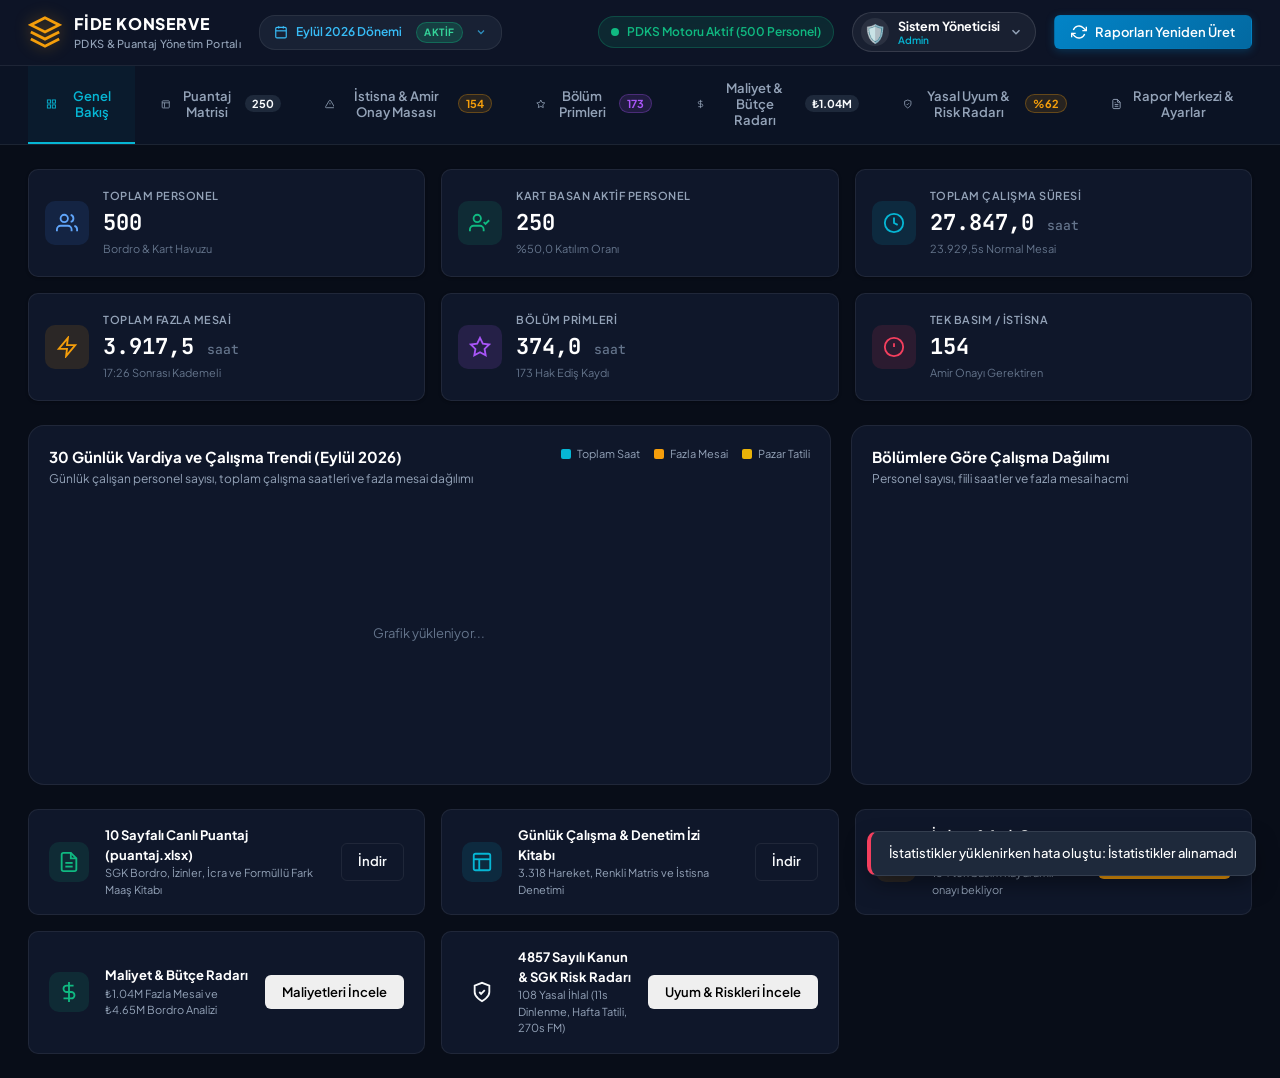
==== commit 04cf8963: "feat(archive): coklu ay arsivi, sqlite veritabani, 270s mesai kutugu ve icra devir motoru eklendi" ====
--- a/static/index.html
+++ b/static/index.html
@@ -29,7 +29,7 @@
           <span class="brand-subtitle">PDKS & Puantaj Yönetim Portalı</span>
         </div>
       </div>
-      <div class="header-badge period-badge" id="headerPeriodBadge">
+      <div class="header-badge period-badge clickable-period-badge" id="headerPeriodBadge" title="Dönem Değiştir & Çoklu Ay Arşivini Aç (SQLite)">
         <svg class="badge-icon" viewBox="0 0 24 24" fill="none" stroke="currentColor" stroke-width="2">
           <rect x="3" y="4" width="18" height="18" rx="2" ry="2"/>
           <line x1="16" y1="2" x2="16" y2="6"/>
@@ -37,6 +37,8 @@
           <line x1="3" y1="10" x2="21" y2="10"/>
         </svg>
         <span id="periodText">Eylül 2026 Dönemi</span>
+        <span class="period-status-pill" id="periodStatusBadge">Aktif</span>
+        <svg viewBox="0 0 24 24" width="12" height="12" fill="none" stroke="currentColor" stroke-width="2.5" style="margin-left: 4px; opacity: 0.7;"><polyline points="6 9 12 15 18 9"/></svg>
       </div>
     </div>
 
@@ -772,19 +774,19 @@
               <th style="width: 105px;">TC Kimlik No</th>
               <th style="width: 170px;">Adı Soyadı</th>
               <th style="width: 140px;">Bölüm</th>
-              <th style="width: 70px; text-align: center;">Ç. Gün</th>
-              <th style="width: 100px; text-align: right;">Net Maaş</th>
-              <th style="width: 90px; text-align: right;">Saatlik Normal</th>
-              <th style="width: 90px; text-align: right;">Saatlik Mesai (%50)</th>
-              <th style="width: 70px; text-align: right;">H.İçi FM</th>
-              <th style="width: 70px; text-align: right;">Pazar FM</th>
-              <th style="width: 75px; text-align: right;">Toplam FM</th>
-              <th style="width: 105px; text-align: right;">Toplam FM (TL)</th>
-              <th style="width: 70px; text-align: right;">Prim (s)</th>
-              <th style="width: 85px; text-align: right;">Prim (TL)</th>
-              <th style="width: 110px; text-align: right;">Toplam Net Hakediş</th>
-              <th style="width: 100px; text-align: right;">SGK Banka Neti</th>
-              <th style="width: 105px; text-align: right;">Elden Ödenecek Fark</th>
+              <th style="width: 65px; text-align: center;">Ç. Gün</th>
+              <th style="width: 95px; text-align: right;">Net Maaş</th>
+              <th style="width: 85px; text-align: right;">Saatlik Ücret</th>
+              <th style="width: 85px; text-align: right;">FM Oranı (%50)</th>
+              <th style="width: 65px; text-align: right;" title="Hafta İçi Fazla Mesai (1.5x)">H.İçi FM</th>
+              <th style="width: 65px; text-align: right; color: #f87171;" title="Eksik Çalışma Kesintisi (1.0x)">Eksik (1.0x)</th>
+              <th style="width: 65px; text-align: right;" title="Pazar Fazla Mesai (1.5x)">Pazar FM</th>
+              <th style="width: 95px; text-align: right;" title="Mesai Tutarı (H.İçi 1.5x - Eksik 1.0x + Pazar 1.5x)">Net Mesai (TL)</th>
+              <th style="width: 65px; text-align: right;">Prim (s)</th>
+              <th style="width: 80px; text-align: right;">Prim (TL)</th>
+              <th style="width: 105px; text-align: right;">Toplam Hakediş</th>
+              <th style="width: 95px; text-align: right;">Banka Neti</th>
+              <th style="width: 100px; text-align: right;">Elden Fark</th>
             </tr>
           </thead>
           <tbody id="financialPersonnelTableBody">
@@ -802,6 +804,87 @@
           <button class="btn btn-sm btn-outline" id="btnFinancialPrev">Önceki</button>
           <span class="page-display" id="financialPageDisplay">Sayfa 1 / 5</span>
           <button class="btn btn-sm btn-outline" id="btnFinancialNext">Sonraki</button>
+        </div>
+      </div>
+
+      <!-- ======================================================================= -->
+      <!-- İCRA & MAAŞ HACZİ TAKİP MASASI (OTOMATİK BORÇ DÜŞÜM & DEVİR MOTORU)      -->
+      <!-- ======================================================================= -->
+      <div class="icra-management-section" style="margin-top: 32px;">
+        <div class="card-header">
+          <div>
+            <div style="display: flex; align-items: center; gap: 8px;">
+              <h3 class="card-title">🏛️ Yasal İcra ve Maaş Haczi Takip Masası</h3>
+              <span class="badge badge-rose" id="badgeIcraActiveFiles">11 Aktif Haciz Dosyası</span>
+            </div>
+            <p class="card-desc">Personele ait icra kesintilerinin her ay maaştan düşülüp kalan bakiyenin sonraki aya otomatik devredilmesi ve denetim kütüğü</p>
+          </div>
+          <div class="filter-controls">
+            <button class="btn btn-sm btn-primary" id="btnOpenNewIcraModal">
+              <svg viewBox="0 0 24 24" width="15" height="15" fill="none" stroke="currentColor" stroke-width="2"><line x1="12" y1="5" x2="12" y2="19"/><line x1="5" y1="12" x2="19" y2="12"/></svg>
+              <span>Yeni İcra Dosyası Ekle</span>
+            </button>
+          </div>
+        </div>
+
+        <!-- 3 Icra KPI Cards -->
+        <div class="kpi-grid kpi-grid-3" style="margin-top: 14px;">
+          <div class="kpi-card">
+            <div class="kpi-icon-wrapper kpi-rose">
+              <svg class="kpi-icon" viewBox="0 0 24 24" fill="none" stroke="currentColor" stroke-width="2"><path d="M12 2v20M17 5H9.5a3.5 3.5 0 0 0 0 7h5a3.5 3.5 0 0 1 0 7H6"/></svg>
+            </div>
+            <div class="kpi-info">
+              <span class="kpi-label">Toplam İcra Borcu</span>
+              <span class="kpi-value" id="valIcraTotalDebt">₺948.854,48</span>
+              <span class="kpi-sub">Fabrika Geneli Kesinleşen Hacizler</span>
+            </div>
+          </div>
+
+          <div class="kpi-card">
+            <div class="kpi-icon-wrapper kpi-cyan">
+              <svg class="kpi-icon" viewBox="0 0 24 24" fill="none" stroke="currentColor" stroke-width="2"><polyline points="20 6 9 17 4 12"/></svg>
+            </div>
+            <div class="kpi-info">
+              <span class="kpi-label">Bu Ay Kesilen / Ödenen</span>
+              <span class="kpi-value" id="valIcraMonthDeducted">₺35.161,56</span>
+              <span class="kpi-sub">Bordrodan İcra Dairesine Aktarılan</span>
+            </div>
+          </div>
+
+          <div class="kpi-card">
+            <div class="kpi-icon-wrapper kpi-amber">
+              <svg class="kpi-icon" viewBox="0 0 24 24" fill="none" stroke="currentColor" stroke-width="2"><circle cx="12" cy="12" r="10"/><polyline points="12 6 12 12 14 14"/></svg>
+            </div>
+            <div class="kpi-info">
+              <span class="kpi-label">Gelecek Aya Devreden Kalan</span>
+              <span class="kpi-value" id="valIcraRemainingDebt">₺560.893,23</span>
+              <span class="kpi-sub">Sonraki Döneme Aktarılan Net Borç</span>
+            </div>
+          </div>
+        </div>
+
+        <!-- Icra Table -->
+        <div class="table-responsive-wrapper" style="margin-top: 14px;">
+          <table class="data-table" id="icraTable">
+            <thead>
+              <tr>
+                <th style="width: 45px;">Sıra</th>
+                <th style="width: 140px;">İcra Dosya No</th>
+                <th style="width: 175px;">Adı Soyadı</th>
+                <th style="width: 130px;">Bölüm</th>
+                <th style="width: 130px;">İcra Dairesi / Alacaklı</th>
+                <th style="width: 110px; text-align: right;">Toplam Borç</th>
+                <th style="width: 105px; text-align: right;">Kümülatif Kesilen</th>
+                <th style="width: 110px; text-align: right; color: #f43f5e;">Kalan Borç</th>
+                <th style="width: 105px; text-align: right; color: #38bdf8;">Bu Ayki Kesinti</th>
+                <th style="width: 115px; text-align: right; color: #fbbf24;">Gelecek Aya Devir</th>
+                <th style="width: 95px; text-align: center;">Durum</th>
+              </tr>
+            </thead>
+            <tbody id="icraTableBody">
+              <!-- Injected dynamically -->
+            </tbody>
+          </table>
         </div>
       </div>
 
@@ -1001,6 +1084,129 @@
         </div>
       </div>
 
+      <!-- ======================================================================= -->
+      <!-- 270 SAAT YILLIK FAZLA MESAİ KÜTÜĞÜ (GERÇEK ZAMANLI SİCİL - MD. 41)       -->
+      <!-- ======================================================================= -->
+      <div class="overtime-audit-section" style="margin-top: 36px;">
+        <div class="card-header">
+          <div>
+            <div style="display: flex; align-items: center; gap: 8px;">
+              <h3 class="card-title">⏱️ 4857 SK Md. 41 Yıllık 270 Saat Fazla Mesai Kütüğü (Gerçek Zamanlı Sicil)</h3>
+              <span class="badge badge-purple" id="badgeOvertimeYear">2026 Yılı Sicili</span>
+            </div>
+            <p class="card-desc">Ocak-Aralık arası tüm ayların kümülatif fazla mesai takibi, kalan yasal kota ve teftiş ceza riski analizi</p>
+          </div>
+          <div class="filter-controls">
+            <div class="search-input-group" style="max-width: 220px;">
+              <svg class="search-icon" viewBox="0 0 24 24" fill="none" stroke="currentColor" stroke-width="2"><circle cx="11" cy="11" r="8"/><line x1="21" y1="21" x2="16.65" y2="16.65"/></svg>
+              <input type="text" id="overtimeSearchInput" class="form-input" placeholder="Personel veya TC...">
+            </div>
+            <div class="select-group">
+              <label for="overtimeStatusFilter">Risk Durumu:</label>
+              <select id="overtimeStatusFilter" class="form-select">
+                <option value="all">Tümü</option>
+                <option value="EXCEEDED">🚨 Kota Aşıldı (>270s)</option>
+                <option value="CRITICAL">⚠️ Kritik (220-270s)</option>
+                <option value="WARNING">🟡 Uyarı (180-220s)</option>
+                <option value="SAFE">🟢 Güvenli (&lt;180s)</option>
+              </select>
+            </div>
+          </div>
+        </div>
+
+        <!-- 4 Stat Cards for Overtime Register -->
+        <div class="kpi-grid kpi-grid-4" style="margin-top: 14px;">
+          <div class="kpi-card">
+            <div class="kpi-icon-wrapper kpi-rose">
+              <svg class="kpi-icon" viewBox="0 0 24 24" fill="none" stroke="currentColor" stroke-width="2"><path d="M10.29 3.86L1.82 18a2 2 0 0 0 1.71 3h16.94a2 2 0 0 0 1.71-3L13.71 3.86a2 2 0 0 0-3.42 0z"/><line x1="12" y1="9" x2="12" y2="13"/><line x1="12" y1="17" x2="12.01" y2="17"/></svg>
+            </div>
+            <div class="kpi-info">
+              <span class="kpi-label">Yıllık Kotayı Aşan</span>
+              <span class="kpi-value" id="valOtCountExceeded">0 <small>kişi</small></span>
+              <span class="kpi-sub">>270 Saat Kesin Ceza Riski</span>
+            </div>
+          </div>
+
+          <div class="kpi-card">
+            <div class="kpi-icon-wrapper kpi-amber">
+              <svg class="kpi-icon" viewBox="0 0 24 24" fill="none" stroke="currentColor" stroke-width="2"><circle cx="12" cy="12" r="10"/><line x1="12" y1="8" x2="12" y2="12"/><line x1="12" y1="16" x2="12.01" y2="16"/></svg>
+            </div>
+            <div class="kpi-info">
+              <span class="kpi-label">Kritik Eşik Seviyesi</span>
+              <span class="kpi-value" id="valOtCountCritical">0 <small>kişi</small></span>
+              <span class="kpi-sub">220 - 270 Saat Aralığı</span>
+            </div>
+          </div>
+
+          <div class="kpi-card">
+            <div class="kpi-icon-wrapper kpi-cyan">
+              <svg class="kpi-icon" viewBox="0 0 24 24" fill="none" stroke="currentColor" stroke-width="2"><circle cx="12" cy="12" r="10"/><polyline points="12 6 12 12 14 14"/></svg>
+            </div>
+            <div class="kpi-info">
+              <span class="kpi-label">Yaklaşan / Uyarı</span>
+              <span class="kpi-value" id="valOtCountWarning">0 <small>kişi</small></span>
+              <span class="kpi-sub">180 - 220 Saat Aralığı</span>
+            </div>
+          </div>
+
+          <div class="kpi-card">
+            <div class="kpi-icon-wrapper kpi-green">
+              <svg class="kpi-icon" viewBox="0 0 24 24" fill="none" stroke="currentColor" stroke-width="2"><polyline points="20 6 9 17 4 12"/></svg>
+            </div>
+            <div class="kpi-info">
+              <span class="kpi-label">Yasal Güvenli Bölge</span>
+              <span class="kpi-value" id="valOtCountSafe">250 <small>kişi</small></span>
+              <span class="kpi-sub">&lt;180 Saat Risk Yok</span>
+            </div>
+          </div>
+        </div>
+
+        <!-- Overtime Table -->
+        <div class="table-responsive-wrapper" style="margin-top: 14px;">
+          <table class="data-table" id="overtimeRegisterTable">
+            <thead>
+              <tr>
+                <th style="width: 45px;">Sıra</th>
+                <th style="width: 105px;">TC Kimlik No</th>
+                <th style="width: 175px;">Adı Soyadı</th>
+                <th style="width: 125px;">Bölüm</th>
+                <th style="width: 42px; text-align: center;">Oca</th>
+                <th style="width: 42px; text-align: center;">Şub</th>
+                <th style="width: 42px; text-align: center;">Mar</th>
+                <th style="width: 42px; text-align: center;">Nis</th>
+                <th style="width: 42px; text-align: center;">May</th>
+                <th style="width: 42px; text-align: center;">Haz</th>
+                <th style="width: 42px; text-align: center;">Tem</th>
+                <th style="width: 42px; text-align: center;">Ağu</th>
+                <th style="width: 46px; text-align: center; background: rgba(56, 189, 248, 0.08);">Eyl</th>
+                <th style="width: 42px; text-align: center;">Eki</th>
+                <th style="width: 42px; text-align: center;">Kas</th>
+                <th style="width: 42px; text-align: center;">Ara</th>
+                <th style="width: 80px; text-align: right; font-weight: 700;">Toplam FM</th>
+                <th style="width: 75px; text-align: right;">Kalan Kota</th>
+                <th style="width: 120px;">Yıllık Doluluk</th>
+                <th style="width: 95px; text-align: center;">Yasal Durum</th>
+              </tr>
+            </thead>
+            <tbody id="overtimeRegisterTableBody">
+              <!-- Injected dynamically -->
+            </tbody>
+          </table>
+        </div>
+
+        <!-- Pagination Toolbar -->
+        <div class="pagination-bar">
+          <div class="pagination-info" id="overtimePaginationInfo">
+            Gösterilen: 0 / 0 Personel
+          </div>
+          <div class="pagination-buttons">
+            <button class="btn btn-sm btn-outline" id="btnOvertimePrev">Önceki</button>
+            <span class="page-display" id="overtimePageDisplay">Sayfa 1 / 1</span>
+            <button class="btn btn-sm btn-outline" id="btnOvertimeNext">Sonraki</button>
+          </div>
+        </div>
+      </div>
+
     </section>
 
     <!-- ======================================================================= -->
@@ -1008,6 +1214,168 @@
     <!-- ======================================================================= -->
     <section class="tab-content" id="tab-reports">
       
+      <!-- ======================================================================= -->
+      <!-- ERP & BORDRO YAZILIMLARI DOĞRUDAN AKTARIM MERKEZİ                     -->
+      <!-- ======================================================================= -->
+      <div class="erp-transfer-section">
+        <div class="erp-header-card">
+          <div class="erp-header-left">
+            <div class="erp-icon-badge">🔗</div>
+            <div>
+              <div style="display: flex; align-items: center; gap: 10px; flex-wrap: wrap;">
+                <h3 class="erp-section-title">Muhasebe ve ERP Yazılımlarına Tek Tıkla Aktarım (Bordro Entegrasyonu)</h3>
+                <span class="badge badge-success" style="font-size: 11px;">Aktif &amp; Hazır</span>
+              </div>
+              <p class="erp-section-desc">
+                Türkiye'de gıda/konserve fabrikalarında yaygın kullanılan resmi muhasebe programlarına doğrudan içe aktarılabilir (import) resmi formatta dosya üretimi.
+                <strong>250 personelin saatlerini ERP programına elle girmeyi sıfırlayarak 2-3 günlük mesai tasarrufu sağlar ve insan hatasını ortadan kaldırır.</strong>
+              </p>
+            </div>
+          </div>
+          <div class="erp-header-actions">
+            <a href="/api/erp/export/bundle" class="btn btn-warning btn-lg" style="box-shadow: 0 4px 14px rgba(245, 158, 11, 0.25);" download>
+              <svg viewBox="0 0 24 24" width="18" height="18" fill="none" stroke="currentColor" stroke-width="2"><path d="M21 16V8a2 2 0 0 0-1-1.73l-7-4a2 2 0 0 0-2 0l-7 4A2 2 0 0 0 3 8v8a2 2 0 0 0 1 1.73l7 4a2 2 0 0 0 2 0l7-4A2 2 0 0 0 21 16z"/></svg>
+              <span>📦 Tüm ERP Paketlerini İndir (.ZIP)</span>
+            </a>
+          </div>
+        </div>
+
+        <!-- ERP Cards Grid -->
+        <div class="erp-grid">
+          <!-- Logo Tiger -->
+          <div class="erp-card erp-card-logo">
+            <div class="erp-card-top">
+              <span class="erp-badge badge-blue">Logo XML Şablonu</span>
+              <span class="erp-logo-icon">🦁</span>
+            </div>
+            <h4 class="erp-card-name">Logo Tiger &amp; Logo Bordro</h4>
+            <div class="erp-target-system">Tiger 3, GO 3, Bordro Plus (.xml)</div>
+            <p class="erp-card-desc">
+              Logo standart XML şemasına tam uyumlu puantaj kartı aktarımı. 250 personelin normal çalışma, 1.5x hafta içi ve pazar mesaileri, kesintileri ve eksik gün kodlarıyla aktarılır.
+            </p>
+            <div class="erp-meta-info">
+              <span>Menü: <strong>Bordro &gt; Puantaj Kartları &gt; XML İçe Aktar</strong></span>
+            </div>
+            <div class="erp-card-footer">
+              <a href="/api/erp/export/logo" class="btn btn-primary btn-block" download>
+                <svg viewBox="0 0 24 24" width="16" height="16" fill="none" stroke="currentColor" stroke-width="2"><path d="M21 15v4a2 2 0 0 1-2 2H5a2 2 0 0 1-2-2v-4"/><polyline points="7 10 12 15 17 10"/><line x1="12" y1="15" x2="12" y2="3"/></svg>
+                <span>Logo XML İndir (.xml)</span>
+              </a>
+            </div>
+          </div>
+
+          <!-- TÜRMOB Luca -->
+          <div class="erp-card erp-card-luca">
+            <div class="erp-card-top">
+              <span class="erp-badge badge-teal">TÜRMOB Luca Excel</span>
+              <span class="erp-logo-icon">☁️</span>
+            </div>
+            <h4 class="erp-card-name">TÜRMOB Luca Bordro</h4>
+            <div class="erp-target-system">Luca Mali Müşavir &amp; Luca Net (.xlsx)</div>
+            <p class="erp-card-desc">
+              Luca Bordro modülü standart Excel puantaj yükleme şablonu. TC Kimlik No, SGK gün, normal gün, hafta tatili, mesai ve eksik gün kodlarıyla resmi şablona birebir eşlenmiştir.
+            </p>
+            <div class="erp-meta-info">
+              <span>Menü: <strong>Personel &gt; Puantaj İşlemleri &gt; Excel Puantaj Yükle</strong></span>
+            </div>
+            <div class="erp-card-footer">
+              <a href="/api/erp/export/luca" class="btn btn-teal btn-block" download>
+                <svg viewBox="0 0 24 24" width="16" height="16" fill="none" stroke="currentColor" stroke-width="2"><path d="M21 15v4a2 2 0 0 1-2 2H5a2 2 0 0 1-2-2v-4"/><polyline points="7 10 12 15 17 10"/><line x1="12" y1="15" x2="12" y2="3"/></svg>
+                <span>Luca Excel İndir (.xlsx)</span>
+              </a>
+            </div>
+          </div>
+
+          <!-- Mikro Yazılım -->
+          <div class="erp-card erp-card-mikro">
+            <div class="erp-card-top">
+              <span class="erp-badge badge-indigo">Mikro Bordro Excel</span>
+              <span class="erp-logo-icon">⚡</span>
+            </div>
+            <h4 class="erp-card-name">Mikro Fly / Mikro Jump</h4>
+            <div class="erp-target-system">Mikro Fly, Jump, Standart V16 (.xlsx)</div>
+            <p class="erp-card-desc">
+              Mikro Personel Yönetimi puantaj aktarım Excel formatı. 1.5x hafta içi fazla mesai ve 1.5x hafta tatili mesaileri ile prim hak edişleri ayrı sütunlarda hazırdır.
+            </p>
+            <div class="erp-meta-info">
+              <span>Menü: <strong>Personel &gt; Puantaj Listesi &gt; Excel'den Al</strong></span>
+            </div>
+            <div class="erp-card-footer">
+              <a href="/api/erp/export/mikro" class="btn btn-indigo btn-block" download>
+                <svg viewBox="0 0 24 24" width="16" height="16" fill="none" stroke="currentColor" stroke-width="2"><path d="M21 15v4a2 2 0 0 1-2 2H5a2 2 0 0 1-2-2v-4"/><polyline points="7 10 12 15 17 10"/><line x1="12" y1="15" x2="12" y2="3"/></svg>
+                <span>Mikro Excel İndir (.xlsx)</span>
+              </a>
+            </div>
+          </div>
+
+          <!-- Zirve Müşavir -->
+          <div class="erp-card erp-card-zirve">
+            <div class="erp-card-top">
+              <span class="erp-badge badge-emerald">Zirve Müşavir Excel</span>
+              <span class="erp-logo-icon">🏔️</span>
+            </div>
+            <h4 class="erp-card-name">Zirve Müşavir &amp; Bordro</h4>
+            <div class="erp-target-system">Zirve Müşavir, Ticari &amp; Bordro (.xlsx)</div>
+            <p class="erp-card-desc">
+              Zirve Bordro-Personel modülüne uygun Excel import formatı. TC Kimlik No, icra kesintileri, prim ve ek kazanç kolonlarıyla eksiksiz aktarım sağlar.
+            </p>
+            <div class="erp-meta-info">
+              <span>Menü: <strong>Bordro-Personel &gt; Puantaj &gt; Excel'den Puantaj Oku</strong></span>
+            </div>
+            <div class="erp-card-footer">
+              <a href="/api/erp/export/zirve" class="btn btn-emerald btn-block" download>
+                <svg viewBox="0 0 24 24" width="16" height="16" fill="none" stroke="currentColor" stroke-width="2"><path d="M21 15v4a2 2 0 0 1-2 2H5a2 2 0 0 1-2-2v-4"/><polyline points="7 10 12 15 17 10"/><line x1="12" y1="15" x2="12" y2="3"/></svg>
+                <span>Zirve Excel İndir (.xlsx)</span>
+              </a>
+            </div>
+          </div>
+
+          <!-- Evrensel CSV / SAP -->
+          <div class="erp-card erp-card-universal">
+            <div class="erp-card-top">
+              <span class="erp-badge badge-slate">Evrensel ERP / CSV</span>
+              <span class="erp-logo-icon">🌐</span>
+            </div>
+            <h4 class="erp-card-name">Evrensel ERP &amp; SAP HR</h4>
+            <div class="erp-target-system">SAP HR, Nebim, Datassist, Özel ERP (.csv)</div>
+            <p class="erp-card-desc">
+              Excel'de doğrudan çift tıklamayla hatasız açılan Türkçe UTF-8 BOM ve noktalı virgüllü evrensel CSV entegrasyon dosyası. Herhangi bir veritabanı veya ERP'ye aktarılabilir.
+            </p>
+            <div class="erp-meta-info">
+              <span>Biçim: <strong>UTF-8 BOM, Noktalı Virgül (;) Ayrılmış</strong></span>
+            </div>
+            <div class="erp-card-footer">
+              <a href="/api/erp/export/universal_csv" class="btn btn-secondary btn-block" download>
+                <svg viewBox="0 0 24 24" width="16" height="16" fill="none" stroke="currentColor" stroke-width="2"><path d="M21 15v4a2 2 0 0 1-2 2H5a2 2 0 0 1-2-2v-4"/><polyline points="7 10 12 15 17 10"/><line x1="12" y1="15" x2="12" y2="3"/></svg>
+                <span>Evrensel CSV İndir (.csv)</span>
+              </a>
+            </div>
+          </div>
+
+          <!-- All-in-One ZIP Bundle -->
+          <div class="erp-card erp-card-bundle">
+            <div class="erp-card-top">
+              <span class="erp-badge badge-amber">Hepsi Bir Arada Paket</span>
+              <span class="erp-logo-icon">📦</span>
+            </div>
+            <h4 class="erp-card-name">Tüm ERP Formatları Paketi</h4>
+            <div class="erp-target-system">Logo, Luca, Mikro, Zirve, CSV, Kılavuz (.zip)</div>
+            <p class="erp-card-desc">
+              Tüm 5 formatı ve muhasebe departmanı için adım adım ERP yükleme talimatlarını içeren <strong>README_ERP_KULLANIM_KILAVUZU.txt</strong> dosyasını tek tıkla indirir.
+            </p>
+            <div class="erp-meta-info">
+              <span>İçerik: <strong>5 Resmi Dosya + Kullanım Kılavuzu</strong></span>
+            </div>
+            <div class="erp-card-footer">
+              <a href="/api/erp/export/bundle" class="btn btn-warning btn-block" download>
+                <svg viewBox="0 0 24 24" width="16" height="16" fill="none" stroke="currentColor" stroke-width="2"><path d="M21 15v4a2 2 0 0 1-2 2H5a2 2 0 0 1-2-2v-4"/><polyline points="7 10 12 15 17 10"/><line x1="12" y1="15" x2="12" y2="3"/></svg>
+                <span>Tüm Paketi İndir (.zip)</span>
+              </a>
+            </div>
+          </div>
+        </div>
+      </div>
+
       <div class="reports-layout-grid">
         
         <!-- Left Column: Report Downloads & File Upload -->
@@ -1300,8 +1668,8 @@
 
           <div class="form-group">
             <label for="modalApprovedHours">Onaylanan Günlük Çalışma Saati (Saat)</label>
-            <input type="number" step="0.5" id="modalApprovedHours" class="form-input" required value="7.5">
-            <small class="form-hint">Standart tam gün: 7.5 saat (1.5s mola düşülmüş net süre)</small>
+            <input type="number" step="0.5" min="0" max="24" id="modalApprovedHours" class="form-input" required value="7.5">
+            <small class="form-hint">Standart tam gün: 7.5 saat | Bir günde maksimum 24.0 saat girilebilir.</small>
           </div>
 
           <div class="form-group">
@@ -1341,7 +1709,7 @@
           <div class="form-group">
             <label for="bulkCustomHoursInput">Uygulanacak Günlük Çalışma Saati (Saat)</label>
             <input type="number" step="0.5" id="bulkCustomHoursInput" class="form-input" required value="7.5" min="0" max="24">
-            <small class="form-hint">Tüm seçilen personele bu saat yazılacak ve puantaj tablosu otomatik güncellenecektir.</small>
+            <small class="form-hint">Tüm seçilen personele bu saat yazılacak (0 ile 24.0 saat arası).</small>
           </div>
 
           <div class="form-group">
@@ -1456,6 +1824,111 @@
   </div>
 
   <!-- ========================================================================= -->
+  <!-- MODAL: DÖNEM SEÇİCİ & ÇOKLU AY ARŞİVİ (SQLITE PERSISTENCE)                 -->
+  <!-- ========================================================================= -->
+  <div class="modal-backdrop" id="modalPeriodSwitcher">
+    <div class="modal-dialog" style="max-width: 620px;">
+      <div class="modal-header">
+        <div style="display: flex; align-items: center; gap: 10px;">
+          <span style="font-size: 24px;">🗄️</span>
+          <div>
+            <h3 class="modal-title" style="margin-bottom: 2px;">Dönem Seçici & Çoklu Ay Arşivi (SQLite)</h3>
+            <div style="font-size: 11.5px; color: var(--text-muted);">Geçmiş ayların kilitli puantajlarını inceleyin veya yeni döneme devredin</div>
+          </div>
+        </div>
+        <button class="btn-close" onclick="closeModal('modalPeriodSwitcher')">&times;</button>
+      </div>
+
+      <div class="modal-body" style="padding-top: 14px;">
+        <div style="background: rgba(56, 189, 248, 0.06); border: 1px solid rgba(56, 189, 248, 0.2); border-radius: 8px; padding: 12px 14px; margin-bottom: 16px; display: flex; align-items: center; gap: 12px;">
+          <span style="font-size: 22px;">ℹ️</span>
+          <div style="font-size: 12px; color: var(--text-secondary); line-height: 1.4;">
+            Sistem verileri <strong>SQLite kalıcı veritabanında</strong> (<code>puantaj_archive.db</code>) saklamaktadır. Aktif dönem kilitlenip sonraki aya devredildiğinde, icra kesintileri borçlardan otomatik düşülür ve kalan bakiyeler yeni aya devredilir.
+          </div>
+        </div>
+
+        <h4 style="font-size: 13px; font-weight: 700; margin-bottom: 8px; color: var(--text-primary);">Kayıtlı Dönemler</h4>
+        <div class="period-list-container" id="periodListContainer">
+          <!-- Injected dynamically -->
+        </div>
+
+        <div style="margin-top: 20px; padding-top: 16px; border-top: 1px solid var(--border-subtle); display: flex; justify-content: space-between; align-items: center;">
+          <div>
+            <div style="font-size: 12px; font-weight: 700; color: var(--text-primary);">Dönem Kapat & Sonraki Aya Devret</div>
+            <div style="font-size: 11px; color: var(--text-muted);">Mevcut dönemi arşivler, icraları düşer ve yeni ayı açar.</div>
+          </div>
+          <button class="btn btn-warning" id="btnRolloverPeriod" onclick="handlePeriodRollover()">
+            <svg viewBox="0 0 24 24" width="16" height="16" fill="none" stroke="currentColor" stroke-width="2"><polyline points="23 4 23 10 17 10"/><polyline points="1 20 1 14 7 14"/><path d="M3.51 9a9 9 0 0 1 14.85-3.36L23 10M1 14l4.64 4.36A9 9 0 0 0 20.49 15"/></svg>
+            <span>Dönemi Kapat ve Devret</span>
+          </button>
+        </div>
+      </div>
+    </div>
+  </div>
+
+  <!-- ========================================================================= -->
+  <!-- MODAL: YENİ İCRA / MAAŞ HACZİ DOSYASI EKLE                                 -->
+  <!-- ========================================================================= -->
+  <div class="modal-backdrop" id="modalNewIcra">
+    <div class="modal-dialog" style="max-width: 500px;">
+      <div class="modal-header">
+        <div style="display: flex; align-items: center; gap: 10px;">
+          <span style="font-size: 24px;">⚖️</span>
+          <div>
+            <h3 class="modal-title" style="margin-bottom: 2px;">Yeni İcra / Maaş Haczi Dosyası Ekle</h3>
+            <div style="font-size: 11.5px; color: var(--text-muted);">İcra dairesi müzekkeresini sisteme işleyin</div>
+          </div>
+        </div>
+        <button class="btn-close" onclick="closeModal('modalNewIcra')">&times;</button>
+      </div>
+
+      <div class="modal-body" style="padding-top: 14px;">
+        <form id="formNewIcra" onsubmit="handleNewIcraSubmit(event)">
+          <div class="form-group">
+            <label for="icraPersonnelSelect">Personel Seçimi *</label>
+            <select id="icraPersonnelSelect" class="form-select" required>
+              <option value="">Personel seçiniz...</option>
+              <!-- Populated by JS -->
+            </select>
+          </div>
+
+          <div class="form-row" style="display: flex; gap: 12px;">
+            <div class="form-group" style="flex: 1;">
+              <label for="icraDosyaNo">İcra Dosya No *</label>
+              <input type="text" id="icraDosyaNo" class="form-input" placeholder="Örn: 2026/1458 E." required>
+            </div>
+            <div class="form-group" style="flex: 1;">
+              <label for="icraDaire">İcra Dairesi *</label>
+              <input type="text" id="icraDaire" class="form-input" placeholder="Örn: Bergama İcra D." required>
+            </div>
+          </div>
+
+          <div class="form-group">
+            <label for="icraAlacakli">Alacaklı / Kurum</label>
+            <input type="text" id="icraAlacakli" class="form-input" placeholder="Örn: Garanti BBVA / Varlık Yön.">
+          </div>
+
+          <div class="form-row" style="display: flex; gap: 12px;">
+            <div class="form-group" style="flex: 1;">
+              <label for="icraTotalDebt">Toplam Haciz Borcu (TL) *</label>
+              <input type="number" step="0.01" min="1" id="icraTotalDebt" class="form-input" placeholder="Örn: 45000" required>
+            </div>
+            <div class="form-group" style="flex: 1;">
+              <label for="icraMonthlyDeduction">Aylık Kesinti Tutarı (TL) *</label>
+              <input type="number" step="0.01" min="1" id="icraMonthlyDeduction" class="form-input" placeholder="Örn: 3500" required>
+            </div>
+          </div>
+
+          <div style="margin-top: 20px; display: flex; justify-content: flex-end; gap: 10px;">
+            <button type="button" class="btn btn-outline" onclick="closeModal('modalNewIcra')">İptal</button>
+            <button type="submit" class="btn btn-primary">Kaydet ve Devreye Al</button>
+          </div>
+        </form>
+      </div>
+    </div>
+  </div>
+
+  <!-- ========================================================================= -->
   <!-- TOAST NOTIFICATIONS CONTAINER                                             -->
   <!-- ========================================================================= -->
   <div class="toast-container" id="toastContainer"></div>
--- a/static/style.css
+++ b/static/style.css
@@ -2127,3 +2127,414 @@
   color: #cbd5e1;
   border: 1px solid rgba(255, 255, 255, 0.06);
 }
+
+/* ==========================================================================
+   ERP & BORDRO AKTARIM MERKEZİ (Logo, Luca, Mikro, Zirve, SAP)
+   ========================================================================== */
+.erp-transfer-section {
+  margin-bottom: 28px;
+}
+
+.erp-header-card {
+  background: linear-gradient(135deg, rgba(15, 23, 42, 0.95) 0%, rgba(30, 41, 59, 0.85) 100%);
+  border: 1px solid rgba(56, 189, 248, 0.25);
+  border-radius: var(--radius-lg);
+  padding: 22px 24px;
+  display: flex;
+  align-items: center;
+  justify-content: space-between;
+  gap: 20px;
+  margin-bottom: 20px;
+  box-shadow: 0 10px 25px -5px rgba(0, 0, 0, 0.4), 0 0 15px rgba(56, 189, 248, 0.08);
+}
+
+@media (max-width: 900px) {
+  .erp-header-card {
+    flex-direction: column;
+    align-items: flex-start;
+  }
+}
+
+.erp-header-left {
+  display: flex;
+  align-items: center;
+  gap: 16px;
+}
+
+.erp-icon-badge {
+  font-size: 32px;
+  width: 58px;
+  height: 58px;
+  border-radius: 14px;
+  background: rgba(56, 189, 248, 0.12);
+  border: 1px solid rgba(56, 189, 248, 0.3);
+  display: flex;
+  align-items: center;
+  justify-content: center;
+  flex-shrink: 0;
+  box-shadow: 0 0 20px rgba(56, 189, 248, 0.15);
+}
+
+.erp-section-title {
+  font-size: 17px;
+  font-weight: 700;
+  color: #ffffff;
+  letter-spacing: -0.01em;
+}
+
+.erp-section-desc {
+  font-size: 13px;
+  color: var(--text-muted);
+  margin-top: 5px;
+  line-height: 1.5;
+  max-width: 820px;
+}
+
+.erp-section-desc strong {
+  color: #38bdf8;
+}
+
+.erp-grid {
+  display: grid;
+  grid-template-columns: repeat(auto-fill, minmax(320px, 1fr));
+  gap: 16px;
+}
+
+.erp-card {
+  background: var(--bg-card);
+  border: 1px solid var(--border-card);
+  border-radius: var(--radius-md);
+  padding: 20px;
+  display: flex;
+  flex-direction: column;
+  transition: transform 0.2s ease, border-color 0.2s ease, box-shadow 0.2s ease;
+  position: relative;
+  overflow: hidden;
+}
+
+.erp-card:hover {
+  transform: translateY(-3px);
+  border-color: rgba(255, 255, 255, 0.2);
+  box-shadow: 0 12px 28px -6px rgba(0, 0, 0, 0.5);
+}
+
+.erp-card::before {
+  content: '';
+  position: absolute;
+  top: 0;
+  left: 0;
+  right: 0;
+  height: 3px;
+}
+
+.erp-card-logo::before { background: linear-space, #3b82f6; background: #3b82f6; }
+.erp-card-luca::before { background: #06b6d4; }
+.erp-card-mikro::before { background: #6366f1; }
+.erp-card-zirve::before { background: #10b981; }
+.erp-card-universal::before { background: #94a3b8; }
+.erp-card-bundle::before { background: linear-gradient(90deg, #f59e0b, #ec4899); }
+
+.erp-card-top {
+  display: flex;
+  align-items: center;
+  justify-content: space-between;
+  margin-bottom: 12px;
+}
+
+.erp-logo-icon {
+  font-size: 24px;
+  width: 40px;
+  height: 40px;
+  border-radius: 10px;
+  background: rgba(255, 255, 255, 0.05);
+  display: flex;
+  align-items: center;
+  justify-content: center;
+  border: 1px solid rgba(255, 255, 255, 0.08);
+}
+
+.erp-badge {
+  font-size: 11px;
+  font-weight: 700;
+  padding: 4px 9px;
+  border-radius: 6px;
+  text-transform: uppercase;
+  letter-spacing: 0.03em;
+}
+
+.badge-blue { background: rgba(59, 130, 246, 0.15); color: #60a5fa; border: 1px solid rgba(59, 130, 246, 0.3); }
+.badge-teal { background: rgba(6, 182, 212, 0.15); color: #22d3ee; border: 1px solid rgba(6, 182, 212, 0.3); }
+.badge-indigo { background: rgba(99, 102, 241, 0.15); color: #818cf8; border: 1px solid rgba(99, 102, 241, 0.3); }
+.badge-emerald { background: rgba(16, 185, 129, 0.15); color: #34d399; border: 1px solid rgba(16, 185, 129, 0.3); }
+.badge-slate { background: rgba(148, 163, 184, 0.15); color: #cbd5e1; border: 1px solid rgba(148, 163, 184, 0.3); }
+.badge-amber { background: rgba(245, 158, 11, 0.15); color: #fbbf24; border: 1px solid rgba(245, 158, 11, 0.3); }
+
+.erp-card-name {
+  font-size: 15px;
+  font-weight: 700;
+  color: #ffffff;
+  margin-bottom: 2px;
+}
+
+.erp-target-system {
+  font-size: 11.5px;
+  font-weight: 600;
+  color: var(--text-dim);
+  margin-bottom: 10px;
+}
+
+.erp-card-desc {
+  font-size: 12px;
+  color: var(--text-muted);
+  line-height: 1.45;
+  margin-bottom: 14px;
+  flex-grow: 1;
+}
+
+.erp-meta-info {
+  background: rgba(0, 0, 0, 0.25);
+  padding: 6px 10px;
+  border-radius: 6px;
+  font-size: 11px;
+  color: #94a3b8;
+  margin-bottom: 14px;
+  border: 1px solid rgba(255, 255, 255, 0.04);
+}
+
+.erp-meta-info strong {
+  color: #e2e8f0;
+}
+
+.erp-card-footer {
+  margin-top: auto;
+}
+
+/* Custom Buttons */
+.btn-teal {
+  background-color: #0891b2;
+  color: #ffffff;
+}
+.btn-teal:hover {
+  background-color: #0e7490;
+  color: #ffffff;
+}
+
+.btn-indigo {
+  background-color: #4f46e5;
+  color: #ffffff;
+}
+.btn-indigo:hover {
+  background-color: #4338ca;
+  color: #ffffff;
+}
+
+.btn-emerald {
+  background-color: #059669;
+  color: #ffffff;
+}
+.btn-emerald:hover {
+  background-color: #047857;
+  color: #ffffff;
+}
+
+/* ========================================================================== */
+/* MULTI-MONTH ARCHIVE, PERIOD SWITCHER & PERSISTENCE STYLES                  */
+/* ========================================================================== */
+
+.clickable-period-badge {
+  cursor: pointer;
+  transition: all 0.2s ease;
+  user-select: none;
+}
+
+.clickable-period-badge:hover {
+  background: rgba(56, 189, 248, 0.15) !important;
+  border-color: rgba(56, 189, 248, 0.4) !important;
+  transform: translateY(-1px);
+}
+
+.clickable-period-badge:active {
+  transform: translateY(0);
+}
+
+.period-status-pill {
+  display: inline-flex;
+  align-items: center;
+  font-size: 10px;
+  font-weight: 700;
+  text-transform: uppercase;
+  letter-spacing: 0.5px;
+  padding: 2px 7px;
+  border-radius: 9999px;
+  background: rgba(16, 185, 129, 0.2);
+  color: #34d399;
+  border: 1px solid rgba(16, 185, 129, 0.35);
+  margin-left: 6px;
+}
+
+.period-status-pill.status-locked,
+.period-status-pill.status-archived {
+  background: rgba(245, 158, 11, 0.2);
+  color: #fbbf24;
+  border-color: rgba(245, 158, 11, 0.35);
+}
+
+.period-list-container {
+  display: flex;
+  flex-direction: column;
+  gap: 10px;
+  max-height: 380px;
+  overflow-y: auto;
+  padding-right: 4px;
+}
+
+.period-item-card {
+  display: flex;
+  align-items: center;
+  justify-content: space-between;
+  padding: 12px 16px;
+  background: rgba(255, 255, 255, 0.03);
+  border: 1px solid var(--border-subtle);
+  border-radius: 10px;
+  transition: all 0.2s ease;
+}
+
+.period-item-card:hover {
+  background: rgba(255, 255, 255, 0.06);
+  border-color: rgba(56, 189, 248, 0.3);
+}
+
+.period-item-card.is-active {
+  border-color: rgba(16, 185, 129, 0.5);
+  background: rgba(16, 185, 129, 0.06);
+}
+
+.period-item-info {
+  display: flex;
+  align-items: center;
+  gap: 12px;
+}
+
+.period-item-icon {
+  width: 38px;
+  height: 38px;
+  border-radius: 8px;
+  background: rgba(56, 189, 248, 0.1);
+  color: #38bdf8;
+  display: flex;
+  align-items: center;
+  justify-content: center;
+  font-size: 18px;
+}
+
+.period-item-meta {
+  display: flex;
+  flex-direction: column;
+}
+
+.period-item-title {
+  font-size: 13.5px;
+  font-weight: 700;
+  color: var(--text-primary);
+  display: flex;
+  align-items: center;
+  gap: 8px;
+}
+
+.period-item-desc {
+  font-size: 11.5px;
+  color: var(--text-muted);
+  margin-top: 2px;
+}
+
+/* ========================================================================== */
+/* 270 HOURS OVERTIME REGISTER & PROGRESS BAR STYLES                          */
+/* ========================================================================== */
+
+.ot-progress-wrapper {
+  display: flex;
+  align-items: center;
+  gap: 8px;
+}
+
+.ot-progress-track {
+  flex: 1;
+  height: 7px;
+  background: rgba(255, 255, 255, 0.08);
+  border-radius: 9999px;
+  overflow: hidden;
+}
+
+.ot-progress-bar {
+  height: 100%;
+  border-radius: 9999px;
+  transition: width 0.3s ease;
+}
+
+.ot-bar-safe {
+  background: linear-gradient(90deg, #10b981, #34d399);
+}
+
+.ot-bar-warning {
+  background: linear-gradient(90deg, #0ea5e9, #38bdf8);
+}
+
+.ot-bar-critical {
+  background: linear-gradient(90deg, #f59e0b, #fbbf24);
+}
+
+.ot-bar-exceeded {
+  background: linear-gradient(90deg, #e11d48, #f43f5e);
+}
+
+.ot-pct-label {
+  font-size: 11px;
+  font-weight: 600;
+  color: var(--text-muted);
+  min-width: 32px;
+  text-align: right;
+  font-variant-numeric: tabular-nums;
+}
+
+.badge-safe {
+  background: rgba(16, 185, 129, 0.15);
+  color: #34d399;
+  border: 1px solid rgba(16, 185, 129, 0.3);
+}
+
+.badge-warning-ot {
+  background: rgba(56, 189, 248, 0.15);
+  color: #38bdf8;
+  border: 1px solid rgba(56, 189, 248, 0.3);
+}
+
+.badge-critical-ot {
+  background: rgba(245, 158, 11, 0.15);
+  color: #fbbf24;
+  border: 1px solid rgba(245, 158, 11, 0.3);
+}
+
+.badge-exceeded-ot {
+  background: rgba(225, 29, 72, 0.18);
+  color: #fb7185;
+  border: 1px solid rgba(225, 29, 72, 0.4);
+}
+
+.ot-month-cell {
+  font-size: 11px;
+  font-variant-numeric: tabular-nums;
+  color: var(--text-muted);
+}
+
+.ot-month-cell.has-val {
+  color: #e2e8f0;
+  font-weight: 600;
+}
+
+.ot-month-cell.highlight-current {
+  background: rgba(56, 189, 248, 0.08);
+  color: #38bdf8;
+  font-weight: 700;
+}
+
+
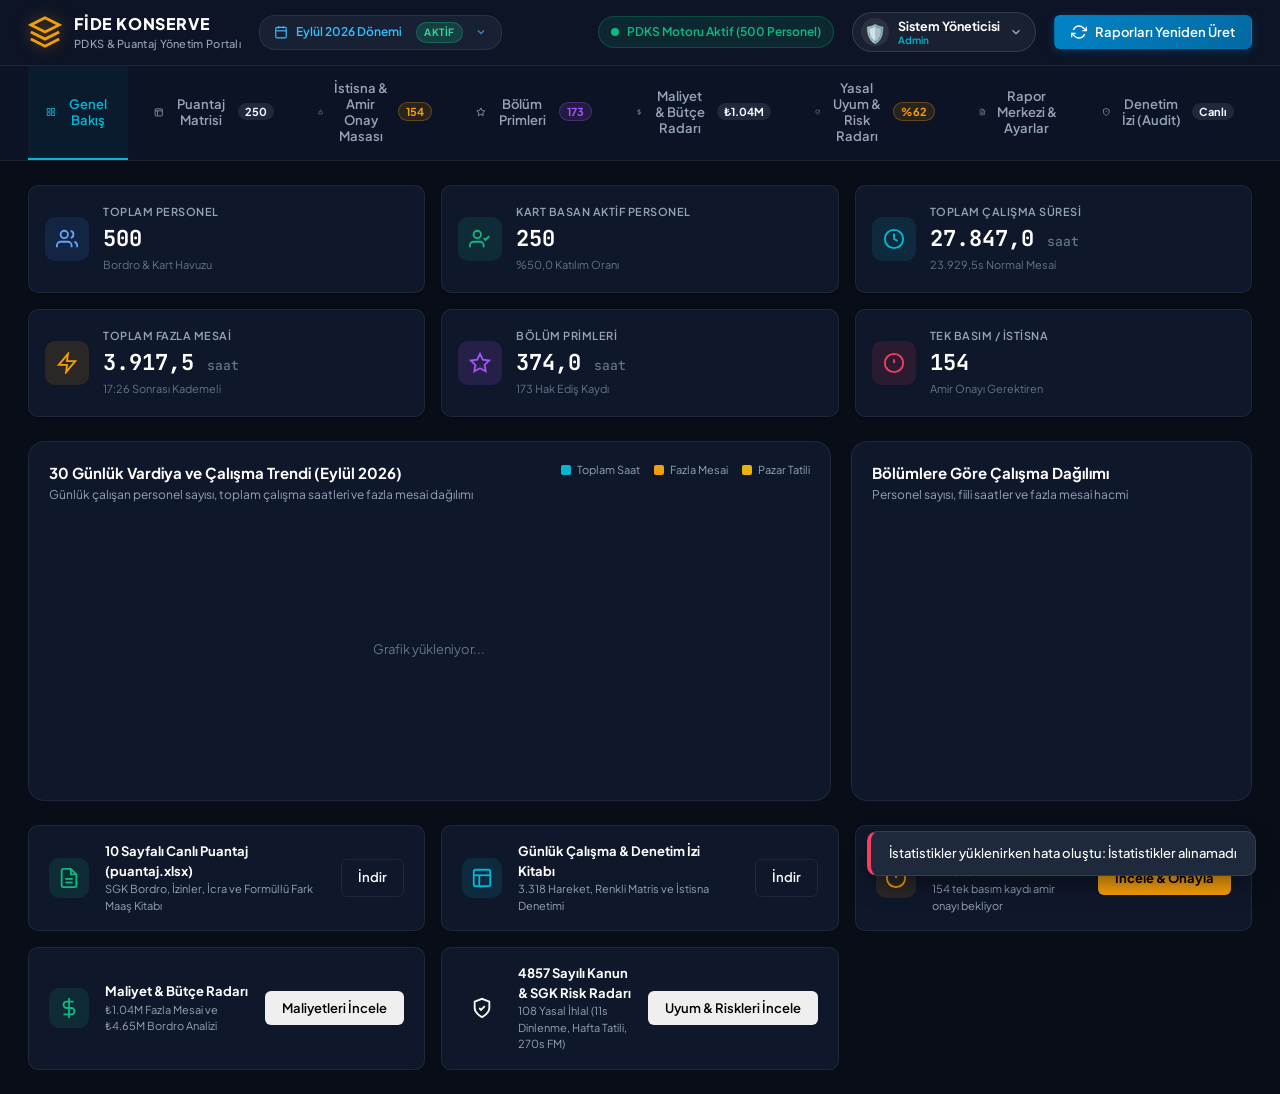
==== commit 6d1c4724: "feat(audit): degisiklik ve guvenlik denetim izi motoru, kpi masasi ve is teftisi tutanagi eklendi" ====
--- a/static/index.html
+++ b/static/index.html
@@ -139,6 +139,16 @@
           <polyline points="10 9 9 9 8 9"/>
         </svg>
         <span>Rapor Merkezi & Ayarlar</span>
+      </button>
+
+      <button class="nav-tab" role="tab" data-tab="tab-audit" id="navTabAudit">
+        <svg class="tab-icon" viewBox="0 0 24 24" fill="none" stroke="currentColor" stroke-width="2">
+          <path d="M12 22s8-4 8-10V5l-8-3-8 3v7c0 6 8 10 8 10z"/>
+          <line x1="12" y1="8" x2="12" y2="12"/>
+          <line x1="12" y1="16" x2="12.01" y2="16"/>
+        </svg>
+        <span>Denetim İzi (Audit)</span>
+        <span class="tab-pill pill-blue" id="badgeAuditCount">Canlı</span>
       </button>
     </div>
   </nav>
@@ -1646,6 +1656,170 @@
 
     </section>
 
+    <!-- ======================================================================= -->
+    <!-- TAB 8: DENETİM İZİ & İDARİ DEĞİŞİKLİK MASASI (AUDIT TRAIL)                -->
+    <!-- ======================================================================= -->
+    <section class="tab-content" id="tab-audit">
+      
+      <!-- Top Action Bar & Title -->
+      <div class="table-card-header" style="margin-bottom: 1.5rem; background: var(--bg-card); border: 1px solid var(--border-color); border-radius: var(--radius-lg); padding: 1.25rem 1.5rem; display: flex; justify-content: space-between; align-items: center;">
+        <div>
+          <h2 style="font-size: 1.25rem; font-weight: 700; color: var(--text-main); display: flex; align-items: center; gap: 0.5rem; margin: 0 0 0.25rem 0;">
+            <span>🛡️ Değişiklik ve Güvenlik Denetim İzi (Audit Trail)</span>
+          </h2>
+          <p style="font-size: 0.85rem; color: var(--text-muted); margin: 0;">
+            4857 Sayılı İş Kanunu ve SGK İş Teftişi Standartlarında Zaman Damgalı İdari Hareket Kütüğü
+          </p>
+        </div>
+        <div style="display: flex; gap: 0.75rem; align-items: center;">
+          <a href="/api/audit/print/html" target="_blank" class="btn btn-outline" id="btnAuditPrint" title="Yazdırılabilir A4 Denetim Tutanağı Aç">
+            <svg viewBox="0 0 24 24" width="16" height="16" fill="none" stroke="currentColor" stroke-width="2"><polyline points="6 9 6 2 18 2 18 9"/><path d="M6 18H4a2 2 0 0 1-2-2v-5a2 2 0 0 1 2-2h16a2 2 0 0 1 2 2v5a2 2 0 0 1-2 2h-2"/><rect x="6" y="14" width="12" height="8"/></svg>
+            <span>Resmi Tutanak Yazdır (A4)</span>
+          </a>
+          <a href="/api/audit/export/excel" class="btn btn-primary" id="btnAuditExcel" download title="Tüm Denetim İzini Excel Olarak İndir">
+            <svg viewBox="0 0 24 24" width="16" height="16" fill="none" stroke="currentColor" stroke-width="2"><path d="M21 15v4a2 2 0 0 1-2 2H5a2 2 0 0 1-2-2v-4"/><polyline points="7 10 12 15 17 10"/><line x1="12" y1="15" x2="12" y2="3"/></svg>
+            <span>Denetim Excel İndir (.xlsx)</span>
+          </a>
+        </div>
+      </div>
+
+      <!-- 4 Executive Audit KPIs -->
+      <div class="kpi-grid" style="margin-bottom: 1.5rem;">
+        <div class="kpi-card" id="kpiAuditTotal">
+          <div class="kpi-icon-wrapper kpi-blue">
+            <svg class="kpi-icon" viewBox="0 0 24 24" fill="none" stroke="currentColor" stroke-width="2">
+              <path d="M12 22s8-4 8-10V5l-8-3-8 3v7c0 6 8 10 8 10z"/>
+            </svg>
+          </div>
+          <div class="kpi-info">
+            <span class="kpi-label">Toplam İdari Değişiklik</span>
+            <span class="kpi-value" id="valAuditTotal">0</span>
+            <span class="kpi-sub">Zaman Damgalı Kütük</span>
+          </div>
+        </div>
+
+        <div class="kpi-card" id="kpiAuditHours">
+          <div class="kpi-icon-wrapper kpi-orange">
+            <svg class="kpi-icon" viewBox="0 0 24 24" fill="none" stroke="currentColor" stroke-width="2">
+              <circle cx="12" cy="12" r="10"/>
+              <polyline points="12 6 12 12 16 14"/>
+            </svg>
+          </div>
+          <div class="kpi-info">
+            <span class="kpi-label">Saat & Mesai Revizyonu</span>
+            <span class="kpi-value" id="valAuditHours">0</span>
+            <span class="kpi-sub">Tekil / Toplu Onaylar</span>
+          </div>
+        </div>
+
+        <div class="kpi-card" id="kpiAuditToday">
+          <div class="kpi-icon-wrapper kpi-green">
+            <svg class="kpi-icon" viewBox="0 0 24 24" fill="none" stroke="currentColor" stroke-width="2">
+              <rect x="3" y="4" width="18" height="18" rx="2" ry="2"/>
+              <line x1="16" y1="2" x2="16" y2="6"/>
+              <line x1="8" y1="2" x2="8" y2="6"/>
+              <line x1="3" y1="10" x2="21" y2="10"/>
+            </svg>
+          </div>
+          <div class="kpi-info">
+            <span class="kpi-label">Bugünkü Hareketler</span>
+            <span class="kpi-value" id="valAuditToday">0</span>
+            <span class="kpi-sub">Güncel Güvenlik Olayı</span>
+          </div>
+        </div>
+
+        <div class="kpi-card" id="kpiAuditUser">
+          <div class="kpi-icon-wrapper kpi-purple">
+            <svg class="kpi-icon" viewBox="0 0 24 24" fill="none" stroke="currentColor" stroke-width="2">
+              <path d="M20 21v-2a4 4 0 0 0-4-4H8a4 4 0 0 0-4 4v2"/>
+              <circle cx="12" cy="7" r="4"/>
+            </svg>
+          </div>
+          <div class="kpi-info">
+            <span class="kpi-label">En Aktif Yetkili</span>
+            <span class="kpi-value" id="valAuditUser" style="font-size: 1.1rem; line-height: 1.6rem;">-</span>
+            <span class="kpi-sub">Müdahale Yoğunluğu</span>
+          </div>
+        </div>
+      </div>
+
+      <!-- Audit Filter Toolbar -->
+      <div class="table-card" style="margin-bottom: 1.5rem;">
+        <div class="table-toolbar" style="display: flex; gap: 1rem; align-items: center; flex-wrap: wrap; padding: 1rem 1.25rem;">
+          <div class="search-box" style="flex: 2; min-width: 250px;">
+            <svg class="search-icon" viewBox="0 0 24 24" fill="none" stroke="currentColor" stroke-width="2"><circle cx="11" cy="11" r="8"/><line x1="21" y1="21" x2="16.65" y2="16.65"/></svg>
+            <input type="text" id="auditSearchInput" class="search-input" placeholder="Personel Adı, TC Kimlik, Kullanıcı veya Gerekçe Ara...">
+          </div>
+
+          <div style="flex: 1; min-width: 180px;">
+            <select id="auditActionFilter" class="form-input" style="padding: 0.5rem 0.75rem; height: 38px;">
+              <option value="ALL">Tüm İşlem Türleri</option>
+              <option value="EXCEPTION_RESOLVE">Eksik Basım Onayı (Tekil)</option>
+              <option value="BULK_RESOLVE">Toplu Amir Onayı</option>
+              <option value="RULE_UPDATE">Kural / Vardiya Parametresi</option>
+              <option value="PERIOD_ROLLOVER">Dönem Kapanış / Devir</option>
+              <option value="ICRA_ADD">İcra / Haciz Kaydı</option>
+              <option value="FILE_UPLOAD">Excel Veri Yükleme</option>
+            </select>
+          </div>
+
+          <div style="flex: 1; min-width: 160px;">
+            <select id="auditUserFilter" class="form-input" style="padding: 0.5rem 0.75rem; height: 38px;">
+              <option value="ALL">Tüm Yetkililer</option>
+              <option value="ik_yonetici">Ayşe Yılmaz (İK)</option>
+              <option value="muhasebe">Burak Kaya (Muhasebe)</option>
+              <option value="admin">Sistem Yöneticisi (Admin)</option>
+              <option value="genel_mudur">Hakan Demir (Genel Müdür)</option>
+            </select>
+          </div>
+
+          <button class="btn btn-outline" id="btnAuditRefresh" title="Listeyi Yenile">
+            <svg viewBox="0 0 24 24" width="14" height="14" fill="none" stroke="currentColor" stroke-width="2"><polyline points="23 4 23 10 17 10"/><polyline points="1 20 1 14 7 14"/><path d="M3.51 9a9 9 0 0 1 14.85-3.36L23 10M1 14l4.64 4.36A9 9 0 0 0 20.49 15"/></svg>
+            <span>Filtrele</span>
+          </button>
+        </div>
+
+        <!-- Audit Logs Table -->
+        <div class="table-responsive">
+          <table class="data-table" id="auditTable">
+            <thead>
+              <tr>
+                <th style="width: 130px;">Zaman Damgası</th>
+                <th style="width: 170px;">Yetkili Kullanıcı</th>
+                <th style="width: 160px;">İşlem Türü</th>
+                <th>İlgili Personel / Kapsam</th>
+                <th style="width: 60px; text-align: center;">Gün</th>
+                <th style="width: 100px;">Eski Değer</th>
+                <th style="width: 110px;">Yeni Değer</th>
+                <th>İdari Dayanak / Gerekçe</th>
+                <th style="width: 100px;">İstemci IP</th>
+              </tr>
+            </thead>
+            <tbody id="auditTableBody">
+              <tr>
+                <td colspan="9" style="text-align: center; padding: 2rem; color: var(--text-muted);">
+                  Denetim kayıtları yükleniyor...
+                </td>
+              </tr>
+            </tbody>
+          </table>
+        </div>
+
+        <!-- Pagination Footer -->
+        <div class="table-pagination" id="auditPagination" style="display: flex; justify-content: space-between; align-items: center; padding: 0.75rem 1.25rem; border-top: 1px solid var(--border-color);">
+          <div class="pagination-info" id="auditPaginationInfo" style="font-size: 0.85rem; color: var(--text-muted);">
+            Gösterilen: 0 / 0 Kayıt
+          </div>
+          <div class="pagination-controls" style="display: flex; gap: 0.5rem;">
+            <button class="btn btn-sm btn-outline" id="btnAuditPrevPage" disabled>« Önceki</button>
+            <span class="pagination-current" id="auditCurrentPage" style="display: flex; align-items: center; padding: 0 0.5rem; font-size: 0.85rem; font-weight: 600;">Sayfa 1 / 1</span>
+            <button class="btn btn-sm btn-outline" id="btnAuditNextPage" disabled>Sonraki »</button>
+          </div>
+        </div>
+      </div>
+
+    </section>
+
   </main>
 
   <!-- ========================================================================= -->
--- a/static/style.css
+++ b/static/style.css
@@ -2537,4 +2537,93 @@
   font-weight: 700;
 }
 
-
+/* ========================================================================== */
+/* AUDIT TRAIL & İDARİ DENETİM İZİ STYLES                                     */
+/* ========================================================================== */
+
+.audit-action-badge {
+  display: inline-flex;
+  align-items: center;
+  gap: 5px;
+  padding: 3px 8px;
+  border-radius: 9999px;
+  font-size: 11px;
+  font-weight: 600;
+  letter-spacing: 0.2px;
+}
+
+.badge-action-exception {
+  background: rgba(14, 165, 233, 0.15);
+  color: #38bdf8;
+  border: 1px solid rgba(14, 165, 233, 0.35);
+}
+
+.badge-action-bulk {
+  background: rgba(168, 85, 247, 0.15);
+  color: #c084fc;
+  border: 1px solid rgba(168, 85, 247, 0.35);
+}
+
+.badge-action-rule {
+  background: rgba(245, 158, 11, 0.15);
+  color: #fbbf24;
+  border: 1px solid rgba(245, 158, 11, 0.35);
+}
+
+.badge-action-rollover {
+  background: rgba(16, 185, 129, 0.15);
+  color: #34d399;
+  border: 1px solid rgba(16, 185, 129, 0.35);
+}
+
+.badge-action-icra {
+  background: rgba(239, 68, 68, 0.15);
+  color: #f87171;
+  border: 1px solid rgba(239, 68, 68, 0.35);
+}
+
+.badge-action-upload {
+  background: rgba(99, 102, 241, 0.15);
+  color: #818cf8;
+  border: 1px solid rgba(99, 102, 241, 0.35);
+}
+
+.audit-user-cell {
+  display: flex;
+  flex-direction: column;
+  gap: 2px;
+}
+
+.audit-user-name {
+  font-weight: 600;
+  color: var(--text-main);
+}
+
+.audit-user-sub {
+  font-size: 10px;
+  color: var(--text-muted);
+}
+
+.audit-val-old {
+  color: #f87171;
+  font-family: var(--font-mono);
+  font-size: 11px;
+}
+
+.audit-val-new {
+  color: #34d399;
+  font-family: var(--font-mono);
+  font-size: 11px;
+  font-weight: 700;
+}
+
+.audit-ip-tag {
+  font-family: var(--font-mono);
+  font-size: 10px;
+  color: var(--text-muted);
+  background: rgba(255, 255, 255, 0.04);
+  padding: 2px 6px;
+  border-radius: 4px;
+}
+
+
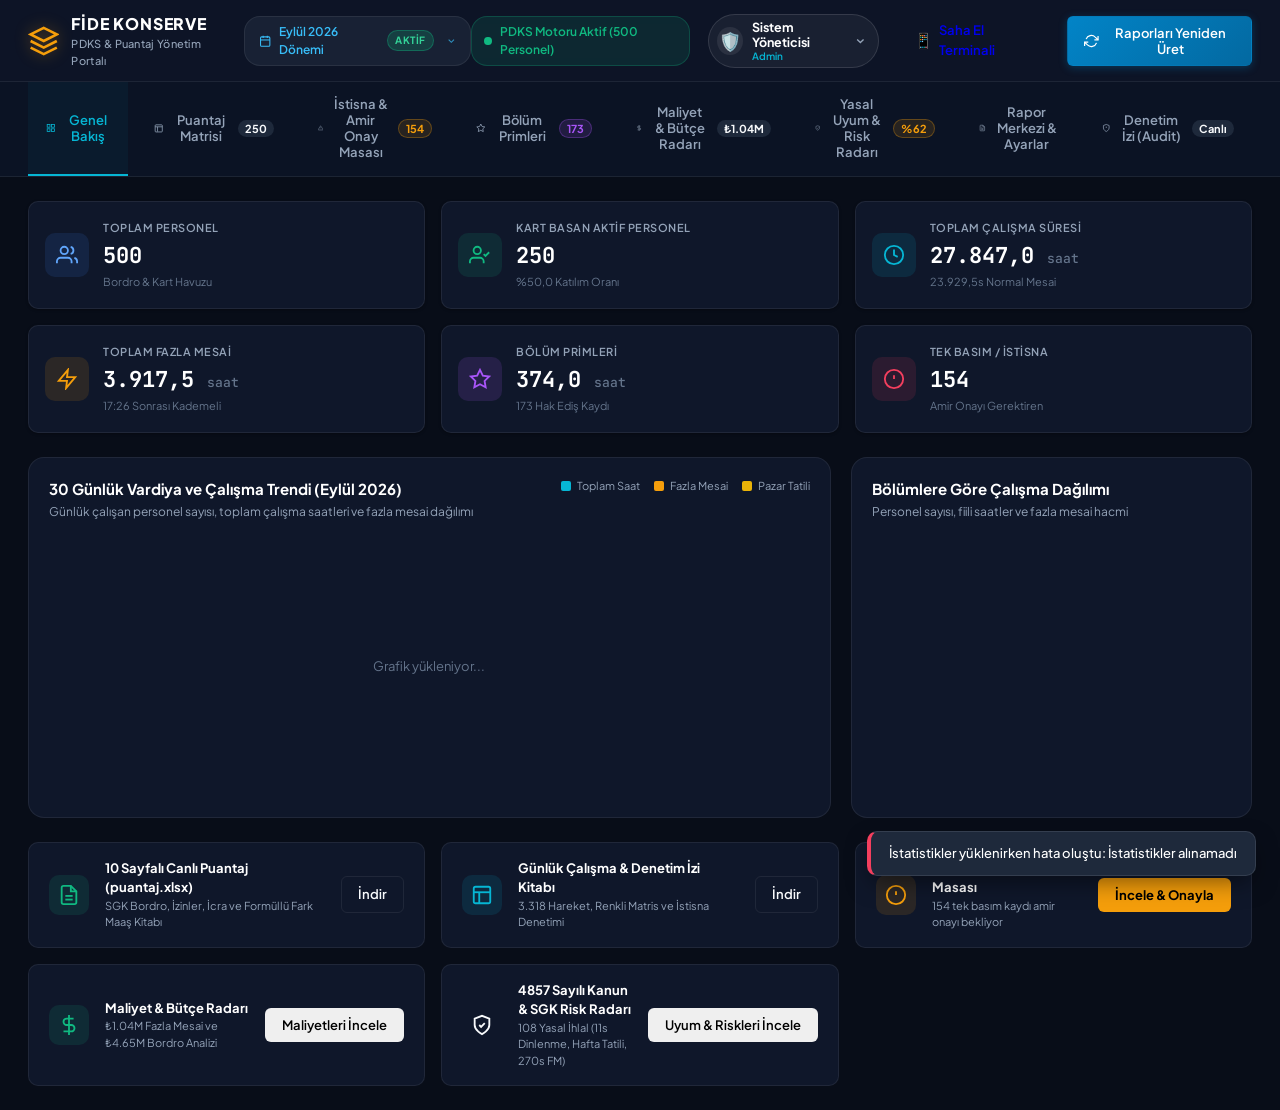
==== commit 31c2e20a: "readme eklendi ve gorseller eklendi" ====
--- a/static/index.html
+++ b/static/index.html
@@ -57,6 +57,11 @@
         </div>
         <svg class="user-dropdown-arrow" viewBox="0 0 24 24" width="14" height="14" fill="none" stroke="currentColor" stroke-width="2.5"><polyline points="6 9 12 15 18 9"/></svg>
       </div>
+
+      <a href="/saha" class="btn btn-secondary" title="Vardiya Amiri Saha El Terminali ve Mobil Arayüz" style="text-decoration: none; display: inline-flex; align-items: center; gap: 6px; font-weight: 600;">
+        <span style="font-size: 15px;">📱</span>
+        <span>Saha El Terminali</span>
+      </a>
 
       <button class="btn btn-primary" id="btnHeaderGenerate">
         <svg class="btn-icon" viewBox="0 0 24 24" fill="none" stroke="currentColor" stroke-width="2">
@@ -566,9 +571,9 @@
             </svg>
           </div>
           <div class="kpi-info">
-            <span class="kpi-label">Balık Dolum ve Kesim Primi</span>
-            <span class="kpi-value" id="valFishBonus">346,0 <small>saat</small></span>
-            <span class="kpi-sub">Çalışılan her güne +2.0s (173 hak ediş)</span>
+            <span class="kpi-label">Prim Alan Kişi Sayısı</span>
+            <span class="kpi-value" id="valBonusPersonCount">0</span>
+            <span class="kpi-sub">Bu Ay Prim Hakeden Personel</span>
           </div>
         </div>
 
@@ -580,9 +585,9 @@
             </svg>
           </div>
           <div class="kpi-info">
-            <span class="kpi-label">Üretim Primi (12s Üzeri)</span>
-            <span class="kpi-value" id="valProdBonus">28,0 <small>saat</small></span>
-            <span class="kpi-sub">12s ve üzeri çalışmalara +4.0s</span>
+            <span class="kpi-label">En Çok Prim Alan Bölüm</span>
+            <span class="kpi-value" id="valTopBonusDept" style="font-size: 1.25rem;">-</span>
+            <span class="kpi-sub" id="subTopBonusDeptHours">0 Saat</span>
           </div>
         </div>
       </div>
@@ -1611,33 +1616,23 @@
               </div>
 
               <h4 class="form-section-title">Özel Bölüm Primleri</h4>
-              <div class="form-grid-1">
-                <div class="rule-box">
-                  <strong>🐟 Balık Dolum ve Kesim Primi</strong>
-                  <p>Çalışılan günde saat fark etmeksizin eklenen prim:</p>
-                  <div class="form-grid-2" style="margin-top: 8px;">
-                    <div class="form-group">
-                      <label>Eklenen Bonus Saati</label>
-                      <input type="number" step="0.5" id="ruleFishBonus" class="form-input" value="2.0">
-                    </div>
-                    <div class="form-group">
-                      <label>Minimum Çalışma Eşiği (Saat)</label>
-                      <input type="number" step="0.5" id="ruleFishThreshold" class="form-input" value="0.0">
-                    </div>
+              <p class="card-desc">İstediğiniz bölümlere özel mesai prim kuralları tanımlayabilirsiniz.</p>
+              <div id="dynamicBonusesContainer" class="form-grid-1" style="margin-bottom: 10px;">
+                <!-- Dinamik prim kuralları buraya eklenecek -->
+              </div>
+              <div class="rule-box" style="margin-top: 10px; background: rgba(168, 85, 247, 0.05); border: 1px dashed rgba(168, 85, 247, 0.4);">
+                <strong>Yeni Prim Ekle</strong>
+                <div class="form-grid-2" style="margin-top: 8px;">
+                  <div class="form-group">
+                    <label>Bölüm Seç veya Yaz</label>
+                    <input type="text" id="newBonusDept" class="form-input" placeholder="Örn: BALIK DOLUM" list="deptDatalist">
+                    <datalist id="deptDatalist"></datalist>
                   </div>
-                </div>
-
-                <div class="rule-box">
-                  <strong>🏭 Üretim Primi</strong>
-                  <p>Ağır üretim mesaileri için belirlenen eşik ve eklenen bonus:</p>
-                  <div class="form-grid-2" style="margin-top: 8px;">
-                    <div class="form-group">
-                      <label>Minimum Çalışma Eşiği (Saat)</label>
-                      <input type="number" step="0.5" id="ruleProdThreshold" class="form-input" value="12.0">
-                    </div>
-                    <div class="form-group">
-                      <label>Eklenen Bonus Saati</label>
-                      <input type="number" step="0.5" id="ruleProdBonus" class="form-input" value="4.0">
+                  <div class="form-group">
+                    <label>Eklenen Bonus Saati</label>
+                    <div style="display: flex; gap: 10px;">
+                      <input type="number" step="0.5" id="newBonusHours" class="form-input" placeholder="2.0">
+                      <button type="button" class="btn btn-primary" onclick="addBonusRule()">Ekle</button>
                     </div>
                   </div>
                 </div>
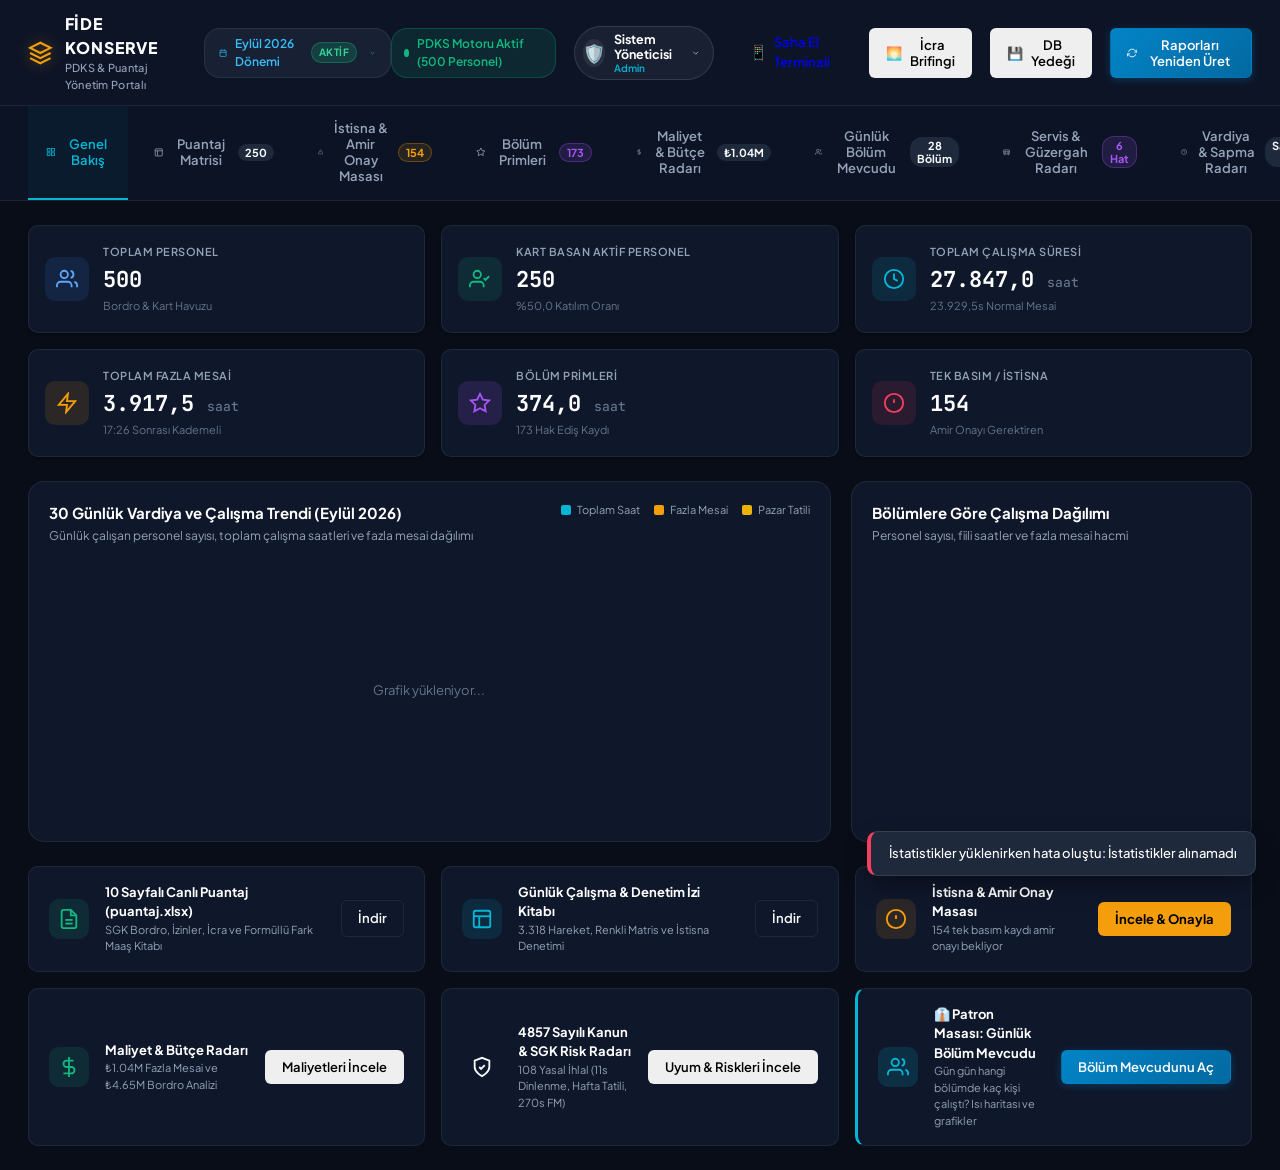
==== commit b66329ed: "fix(puantaj): vardiya mola kurallari, parcali calisma ve pdks sure dogrulamasi guncellendi - 12 saat" ====
--- a/static/index.html
+++ b/static/index.html
@@ -63,6 +63,16 @@
         <span>Saha El Terminali</span>
       </a>
 
+      <button class="btn btn-secondary" id="btnHeaderBriefing" onclick="openExecutiveBriefingModal()" title="Patron WhatsApp / Telegram İcra Brifingi Oluşturucu" style="font-weight: 600;">
+        <span>🌅</span>
+        <span>İcra Brifingi</span>
+      </button>
+
+      <button class="btn btn-secondary" id="btnHeaderBackup" onclick="openDatabaseBackupModal()" title="SQLite Arşiv Veritabanı Yedekleme ve Güvenlik Masası" style="font-weight: 600;">
+        <span>💾</span>
+        <span>DB Yedeği</span>
+      </button>
+
       <button class="btn btn-primary" id="btnHeaderGenerate">
         <svg class="btn-icon" viewBox="0 0 24 24" fill="none" stroke="currentColor" stroke-width="2">
           <polyline points="23 4 23 10 17 10"/>
@@ -126,6 +136,39 @@
         <span class="tab-pill pill-green" id="badgeFinancialOtCost">₺1.04M</span>
       </button>
 
+      <button class="nav-tab" role="tab" data-tab="tab-boss-attendance" id="navTabBossAttendance">
+        <svg class="tab-icon" viewBox="0 0 24 24" fill="none" stroke="currentColor" stroke-width="2">
+          <path d="M17 21v-2a4 4 0 0 0-4-4H5a4 4 0 0 0-4 4v2"/>
+          <circle cx="9" cy="7" r="4"/>
+          <path d="M23 21v-2a4 4 0 0 0-3-3.87"/>
+          <path d="M16 3.13a4 4 0 0 1 0 7.75"/>
+        </svg>
+        <span>Günlük Bölüm Mevcudu</span>
+        <span class="tab-pill pill-cyan" id="badgeBossDepts">28 Bölüm</span>
+      </button>
+
+      <button class="nav-tab" role="tab" data-tab="tab-shuttle" id="navTabShuttle">
+        <svg class="tab-icon" viewBox="0 0 24 24" fill="none" stroke="currentColor" stroke-width="2">
+          <rect x="2" y="5" width="20" height="13" rx="2"/>
+          <path d="M4 18v2a1 1 0 0 0 1 1h2a1 1 0 0 0 1-1v-2"/>
+          <path d="M16 18v2a1 1 0 0 0 1 1h2a1 1 0 0 0 1-1v-2"/>
+          <circle cx="7" cy="14" r="1.5"/>
+          <circle cx="17" cy="14" r="1.5"/>
+          <path d="M2 10h20"/>
+        </svg>
+        <span>Servis & Güzergah Radarı</span>
+        <span class="tab-pill pill-purple" id="badgeShuttleRoutes">6 Hat</span>
+      </button>
+
+      <button class="nav-tab" role="tab" data-tab="tab-shift-planner" id="navTabShiftPlanner">
+        <svg class="tab-icon" viewBox="0 0 24 24" fill="none" stroke="currentColor" stroke-width="2">
+          <circle cx="12" cy="12" r="10"/>
+          <polyline points="12 6 12 12 16 14"/>
+        </svg>
+        <span>Vardiya & Sapma Radarı</span>
+        <span class="tab-pill pill-rose" id="badgeShiftDeviations">Sapma 0</span>
+      </button>
+
       <button class="nav-tab" role="tab" data-tab="tab-compliance" id="navTabCompliance">
         <svg class="tab-icon" viewBox="0 0 24 24" fill="none" stroke="currentColor" stroke-width="2">
           <path d="M12 22s8-4 8-10V5l-8-3-8 3v7c0 6 8 10 8 10z"/>
@@ -366,6 +409,22 @@
             <span>108 Yasal İhlal (11s Dinlenme, Hafta Tatili, 270s FM)</span>
           </div>
           <button class="btn btn-danger" onclick="switchTab('tab-compliance')">Uyum & Riskleri İncele</button>
+        </div>
+
+        <div class="action-tile" id="tileBossAttendanceJump" style="border-left: 3px solid var(--color-cyan);">
+          <div class="tile-icon" style="background: rgba(6, 182, 212, 0.15); color: var(--color-cyan);">
+            <svg viewBox="0 0 24 24" fill="none" stroke="currentColor" stroke-width="2">
+              <path d="M17 21v-2a4 4 0 0 0-4-4H5a4 4 0 0 0-4 4v2"/>
+              <circle cx="9" cy="7" r="4"/>
+              <path d="M23 21v-2a4 4 0 0 0-3-3.87"/>
+              <path d="M16 3.13a4 4 0 0 1 0 7.75"/>
+            </svg>
+          </div>
+          <div class="tile-text">
+            <strong>👔 Patron Masası: Günlük Bölüm Mevcudu</strong>
+            <span>Gün gün hangi bölümde kaç kişi çalıştı? Isı haritası ve grafikler</span>
+          </div>
+          <button class="btn btn-primary" onclick="switchTab('tab-boss-attendance')">Bölüm Mevcudunu Aç</button>
         </div>
       </div>
 
@@ -1610,8 +1669,8 @@
                 </div>
                 <div class="form-group">
                   <label>Fazla Mesai Başlama Toleransı (Dakika)</label>
-                  <input type="number" id="ruleOtGrace" class="form-input" value="25">
-                  <small class="form-hint">17:00 + 25dk = 17:26 sonrası fazla mesai başlar</small>
+                  <input type="number" id="ruleOtGrace" class="form-input" value="20">
+                  <small class="form-hint">Vardiya bitişi + 20 dk (21-44 dk buçuk, 45+ tam saat)</small>
                 </div>
               </div>
 
@@ -1815,6 +1874,450 @@
 
     </section>
 
+    <!-- ======================================================================= -->
+    <!-- TAB 9: PATRON & YÖNETİM ANALİTİK MASASI (GÜNLÜK BÖLÜM MEVCUDU)          -->
+    <!-- ======================================================================= -->
+    <section class="tab-content" id="tab-boss-attendance">
+      
+      <!-- Executive Header Banner -->
+      <div class="boss-header-card">
+        <div class="boss-header-left">
+          <div class="boss-icon-wrapper">
+            <svg viewBox="0 0 24 24" fill="none" stroke="currentColor" stroke-width="2">
+              <path d="M17 21v-2a4 4 0 0 0-4-4H5a4 4 0 0 0-4 4v2"/>
+              <circle cx="9" cy="7" r="4"/>
+              <path d="M23 21v-2a4 4 0 0 0-3-3.87"/>
+              <path d="M16 3.13a4 4 0 0 1 0 7.75"/>
+            </svg>
+          </div>
+          <div>
+            <div class="boss-title-row">
+              <h2 class="boss-title">👔 Patron & Yönetim Masası: Günlük Bölüm Mevcudu</h2>
+              <span class="boss-badge">Yönetici Paneli</span>
+            </div>
+            <p class="boss-desc">
+              Günlere göre fabrikanın hangi bölümünde kaç kişinin çalıştığını gösteren dinamik görsel analiz, 30 günlük departman ısı haritası ve vardiya mevcudu.
+            </p>
+          </div>
+        </div>
+
+        <div class="boss-header-actions">
+          <a href="/api/download/gunluk_bolum_calisan_sayilari" class="btn btn-primary" download id="btnDownloadDeptExcel">
+            <svg viewBox="0 0 24 24" width="16" height="16" fill="none" stroke="currentColor" stroke-width="2">
+              <path d="M21 15v4a2 2 0 0 1-2 2H5a2 2 0 0 1-2-2v-4"/>
+              <polyline points="7 10 12 15 17 10"/>
+              <line x1="12" y1="15" x2="12" y2="3"/>
+            </svg>
+            <span>Excel Raporu İndir (.xlsx)</span>
+          </a>
+          <button class="btn btn-outline" onclick="window.print()">
+            <svg viewBox="0 0 24 24" width="16" height="16" fill="none" stroke="currentColor" stroke-width="2">
+              <polyline points="6 9 6 2 18 2 18 9"/>
+              <path d="M6 18H4a2 2 0 0 1-2-2v-5a2 2 0 0 1 2-2h16a2 2 0 0 1 2 2v5a2 2 0 0 1-2 2h-2"/>
+              <rect x="6" y="14" width="12" height="8"/>
+            </svg>
+            <span>Yazdır (A4)</span>
+          </button>
+        </div>
+      </div>
+
+      <!-- 4 Executive KPI Cards -->
+      <div class="boss-kpi-grid">
+        <div class="boss-kpi-card" id="bossKpiAvgDaily">
+          <div class="boss-kpi-icon kpi-cyan">
+            <svg viewBox="0 0 24 24" fill="none" stroke="currentColor" stroke-width="2">
+              <path d="M17 21v-2a4 4 0 0 0-4-4H5a4 4 0 0 0-4 4v2"/>
+              <circle cx="9" cy="7" r="4"/>
+              <path d="M23 21v-2a4 4 0 0 0-3-3.87"/>
+            </svg>
+          </div>
+          <div class="boss-kpi-info">
+            <span class="boss-kpi-label">Günlük Ortalama Mevcut (Hafta İçi)</span>
+            <span class="boss-kpi-value" id="valBossAvgDaily">184 <small>kişi/gün</small></span>
+            <span class="boss-kpi-sub">Fabrika geneli ortalama aktif çalışan</span>
+          </div>
+        </div>
+
+        <div class="boss-kpi-card" id="bossKpiPeakDay">
+          <div class="boss-kpi-icon kpi-green">
+            <svg viewBox="0 0 24 24" fill="none" stroke="currentColor" stroke-width="2">
+              <polygon points="12 2 15.09 8.26 22 9.27 17 14.14 18.18 21.02 12 17.77 5.82 21.02 7 14.14 2 9.27 8.91 8.26 12 2"/>
+            </svg>
+          </div>
+          <div class="boss-kpi-info">
+            <span class="boss-kpi-label">Zirve Katılım Günü</span>
+            <span class="boss-kpi-value" id="valBossPeakDay">-</span>
+            <span class="boss-kpi-sub" id="subBossPeakDay">En yüksek çalışan sayısı</span>
+          </div>
+        </div>
+
+        <div class="boss-kpi-card" id="bossKpiBusiestDept">
+          <div class="boss-kpi-icon kpi-purple">
+            <svg viewBox="0 0 24 24" fill="none" stroke="currentColor" stroke-width="2">
+              <rect x="2" y="7" width="20" height="14" rx="2" ry="2"/>
+              <path d="M16 21V5a2 2 0 0 0-2-2h-4a2 2 0 0 0-2 2v16"/>
+            </svg>
+          </div>
+          <div class="boss-kpi-info">
+            <span class="boss-kpi-label">En Yoğun Departman</span>
+            <span class="boss-kpi-value" id="valBossBusiestDept">-</span>
+            <span class="boss-kpi-sub" id="subBossBusiestDept">0 Adam-Gün hacmi</span>
+          </div>
+        </div>
+
+        <div class="boss-kpi-card" id="bossKpiSundayAvg">
+          <div class="boss-kpi-icon kpi-amber">
+            <svg viewBox="0 0 24 24" fill="none" stroke="currentColor" stroke-width="2">
+              <circle cx="12" cy="12" r="10"/>
+              <polyline points="12 6 12 12 14 14"/>
+            </svg>
+          </div>
+          <div class="boss-kpi-info">
+            <span class="boss-kpi-label">Pazar Mesaisi Ortalama Mevcut</span>
+            <span class="boss-kpi-value" id="valBossSundayAvg">39 <small>kişi/Pazar</small></span>
+            <span class="boss-kpi-sub">Hafta tatili nöbet/vardiya mevcudu</span>
+          </div>
+        </div>
+      </div>
+
+      <!-- 30-Day Day Selector Ribbon -->
+      <div class="day-ribbon-card">
+        <div class="day-ribbon-header">
+          <div>
+            <h3 class="card-title">📅 Gün Seçici (1 - 30 Eylül 2026)</h3>
+            <p class="card-desc">İncelemek istediğiniz güne tıklayarak o günkü tüm departman çalışan sayılarını, saatlerini ve personelleri görün:</p>
+          </div>
+          <div class="day-ribbon-legend">
+            <span class="ribbon-legend-item"><span class="legend-dot dot-cyan"></span> Seçili Gün</span>
+            <span class="ribbon-legend-item"><span class="legend-dot dot-yellow"></span> Pazar Mesaisi</span>
+          </div>
+        </div>
+
+        <div class="day-ribbon-scroll" id="bossDayRibbonContainer">
+          <!-- Populated by JS: 30 day cards with day number, day name, workers count badge -->
+        </div>
+      </div>
+
+      <!-- Active Day Breakdown & Department Ranked Cards -->
+      <div class="boss-daily-breakdown-card">
+        <div class="daily-breakdown-header">
+          <div class="daily-breakdown-title-box">
+            <h3 class="daily-breakdown-title" id="bossSelectedDayTitle">
+              🗓️ 01 Eylül 2026 Salı — Departman Mevcut Dağılımı
+            </h3>
+            <span class="daily-breakdown-badge" id="bossSelectedDayBadge">Yükleniyor...</span>
+          </div>
+
+          <div class="daily-breakdown-tools">
+            <div class="search-input-wrapper" style="min-width: 240px;">
+              <svg class="search-icon" viewBox="0 0 24 24" fill="none" stroke="currentColor" stroke-width="2">
+                <circle cx="11" cy="11" r="8"/>
+                <line x1="21" y1="21" x2="16.65" y2="16.65"/>
+              </svg>
+              <input type="text" id="bossDeptSearchInput" class="search-input" placeholder="Bölüm ara..." oninput="filterBossDailyDepartments()">
+            </div>
+            <button class="btn btn-sm btn-outline" onclick="window.print()">🖨️ Bu Günü Yazdır</button>
+          </div>
+        </div>
+
+        <!-- Department Cards Grid for Selected Day -->
+        <div class="boss-dept-cards-grid" id="bossDeptCardsContainer">
+          <!-- Populated by JS: Ranked visual cards with progress bars and worker buttons -->
+        </div>
+      </div>
+
+      <!-- 30-Day Department Heatmap Matrix -->
+      <div class="boss-matrix-card">
+        <div class="card-header">
+          <div>
+            <h3 class="card-title">🗺️ 30 Günlük Tüm Bölümler Çalışan Sayısı Isı Haritası (Heatmap)</h3>
+            <p class="card-desc">Her departmanın gün gün kaç kişiyle çalıştığını gösteren canlı fabrika matrisi. Bir hücreye tıklayarak çalışanları görebilirsiniz.</p>
+          </div>
+          <div class="heatmap-legend">
+            <span class="heatmap-legend-item"><span class="heat-chip heat-0">-</span> 0</span>
+            <span class="heatmap-legend-item"><span class="heat-chip heat-low">1-9</span> 1-9 Kişi</span>
+            <span class="heatmap-legend-item"><span class="heat-chip heat-med">10-29</span> 10-29 Kişi</span>
+            <span class="heatmap-legend-item"><span class="heat-chip heat-high">30+</span> 30+ Kişi</span>
+            <span class="heatmap-legend-item"><span class="heat-chip heat-sun">Paz</span> Pazar</span>
+          </div>
+        </div>
+
+        <div class="table-container boss-heatmap-table-container">
+          <table class="data-table boss-heatmap-table" id="bossHeatmapTable">
+            <thead id="bossHeatmapHead">
+              <!-- Dynamically populated -->
+            </thead>
+            <tbody id="bossHeatmapBody">
+              <!-- Dynamically populated -->
+            </tbody>
+            <tfoot id="bossHeatmapFoot">
+              <!-- Total row -->
+            </tfoot>
+          </table>
+        </div>
+      </div>
+
+      <!-- 30-Day Attendance Trend Chart (SVG) -->
+      <div class="boss-chart-card">
+        <div class="card-header">
+          <div>
+            <h3 class="card-title">📈 Günlük Çalışan Sayısı Karşılaştırmalı Trend Grafiği</h3>
+            <p class="card-desc">Fabrikanın veya seçilen bölümün 30 günlük çalışan mevcudu seyri:</p>
+          </div>
+          <div class="chart-controls">
+            <label for="bossTrendDeptSelect" style="font-size: 12px; color: var(--text-muted); margin-right: 8px;">Bölüm Seç:</label>
+            <select id="bossTrendDeptSelect" class="form-select form-select-sm" onchange="renderBossTrendChart()" style="min-width: 220px;">
+              <option value="ALL">🏭 Tüm Fabrika Toplamı</option>
+              <!-- Populated by JS with departments -->
+            </select>
+          </div>
+        </div>
+
+        <div class="chart-container" id="bossTrendChartContainer" style="height: 280px; position: relative;">
+          <!-- SVG Trend chart injected here -->
+        </div>
+      </div>
+
+    </section>
+
+    <!-- ========================================================================= -->
+    <!-- TAB: SERVİS VE GÜZERGAH LOJİSTİK RADARI                                  -->
+    <!-- ========================================================================= -->
+    <section class="tab-content" id="tab-shuttle">
+      <div class="boss-header-banner" style="background: linear-gradient(135deg, rgba(99, 102, 241, 0.15) 0%, rgba(168, 85, 247, 0.08) 100%); border-left: 4px solid #818cf8;">
+        <div class="boss-banner-content">
+          <div class="boss-banner-icon" style="background: rgba(99, 102, 241, 0.2); border-color: rgba(99, 102, 241, 0.4); color: #818cf8;">🚌</div>
+          <div>
+            <h2 class="boss-banner-title">Servis ve Güzergah Lojistik Radarı</h2>
+            <p class="boss-banner-desc">Personel ikametgah lokasyonları ve günlük PDKS mesai girişlerine göre dinamik servis doluluğu, araç tahsisi ve sefer optimizasyonu</p>
+          </div>
+        </div>
+        <div class="boss-banner-actions">
+          <button class="btn btn-primary" onclick="loadShuttleLogistics()">
+            <svg viewBox="0 0 24 24" width="16" height="16" fill="none" stroke="currentColor" stroke-width="2"><polyline points="23 4 23 10 17 10"/><polyline points="1 20 1 14 7 14"/><path d="M3.51 9a9 9 0 0 1 14.85-3.36L23 10M1 14l4.64 4.36A9 9 0 0 0 20.49 15"/></svg>
+            <span>Verileri Güncelle</span>
+          </button>
+        </div>
+      </div>
+
+      <!-- Shuttle KPI Cards -->
+      <div class="kpi-grid">
+        <div class="kpi-card">
+          <div class="kpi-icon" style="background: rgba(99, 102, 241, 0.15); color: #818cf8;">🗺️</div>
+          <div class="kpi-label">Toplam Hat / Güzergah</div>
+          <div class="kpi-value" id="kpiShuttleTotalRoutes">-</div>
+          <div class="kpi-hint">Tanımlı servis güzergahları</div>
+        </div>
+
+        <div class="kpi-card">
+          <div class="kpi-icon" style="background: rgba(56, 189, 248, 0.15); color: var(--color-cyan);">👥</div>
+          <div class="kpi-label">Aylık Toplam Yolcu Seferi</div>
+          <div class="kpi-value" id="kpiShuttleTotalTrips">-</div>
+          <div class="kpi-hint">Ay boyunca taşınan yolcu sayısı</div>
+        </div>
+
+        <div class="kpi-card">
+          <div class="kpi-icon" style="background: rgba(16, 185, 129, 0.15); color: var(--color-emerald);">🚐</div>
+          <div class="kpi-label">Günlük Ort. Yolcu (Hafta İçi)</div>
+          <div class="kpi-value" id="kpiShuttleAvgPax">-</div>
+          <div class="kpi-hint">Çalışma günleri ortalama yolcu</div>
+        </div>
+
+        <div class="kpi-card">
+          <div class="kpi-icon" style="background: rgba(245, 158, 11, 0.15); color: var(--color-amber);">⭐</div>
+          <div class="kpi-label">En Yoğun Güzergah</div>
+          <div class="kpi-value" id="kpiShuttleBusiestRoute" style="font-size: 16px; line-height: 1.2;">-</div>
+          <div class="kpi-hint">En yüksek yolcu hacimli hat</div>
+        </div>
+      </div>
+
+      <!-- Shuttle Day Ribbon Selector -->
+      <div class="boss-day-ribbon-card">
+        <div class="boss-ribbon-header">
+          <div class="boss-ribbon-title">
+            <span>📅 Gün Bazlı Servis & Sefer Planı:</span>
+            <span class="boss-selected-date-badge" id="shuttleSelectedDateBadge">Seçilen Gün: 1 Eylül 2026</span>
+          </div>
+          <div class="boss-ribbon-stats">
+            <span>Toplam Sefer Yolcusu: <strong id="shuttleDayTotalPax">-</strong></span>
+            <span class="dot-sep">•</span>
+            <span>Önerilen Araç: <strong id="shuttleDayTotalVehicles">- Araç</strong></span>
+          </div>
+        </div>
+        <div class="boss-days-scroll" id="shuttleDaysScroll">
+          <!-- 1..30 day buttons injected by JS -->
+        </div>
+      </div>
+
+      <!-- Shuttle Route Cards Grid -->
+      <div class="section-title" style="margin: 20px 0 12px 0; font-size: 15px; font-weight: 700; color: var(--text-primary); display: flex; align-items: center; justify-content: space-between;">
+        <span>🚍 Günlük Hat Doluluk ve Araç Tahsis Dağılımı</span>
+        <span style="font-size: 12px; font-weight: 400; color: var(--text-muted);">* 16 Pax Minibüs / 27 Pax Midibüs / 45 Pax Otobüs Optimizasyonu</span>
+      </div>
+      <div class="shuttle-routes-grid" id="shuttleRoutesGrid" style="display: grid; grid-template-columns: repeat(auto-fill, minmax(340px, 1fr)); gap: 16px; margin-bottom: 24px;">
+        <!-- Injected by JS -->
+      </div>
+
+      <!-- Monthly Route Summary Table -->
+      <div class="card" style="margin-bottom: 24px;">
+        <div class="card-header">
+          <div>
+            <h3 class="card-title">📊 Güzergah Bazında Aylık Toplamlar ve Genel Sefer Özeti</h3>
+            <p class="card-desc">Her servis hattına kayıtlı personel, taşınan toplam yolcu ve pik sefer dolulukları</p>
+          </div>
+        </div>
+        <div class="table-container">
+          <table class="data-table">
+            <thead>
+              <tr>
+                <th>Güzergah Adı</th>
+                <th style="text-align: center;">Kayıtlı Personel</th>
+                <th style="text-align: center;">Aylık Toplam Yolcu</th>
+                <th style="text-align: center;">Günlük Ort. Yolcu</th>
+                <th style="text-align: center;">Pik Gün Yolcu</th>
+                <th style="text-align: center;">Önerilen Standart Araç</th>
+              </tr>
+            </thead>
+            <tbody id="shuttleSummaryTableBody">
+              <!-- Injected by JS -->
+            </tbody>
+          </table>
+        </div>
+      </div>
+    </section>
+
+    <!-- ========================================================================= -->
+    <!-- TAB: VARDİYA ÇİZELGESİ VE SAPMA RADARI                                    -->
+    <!-- ========================================================================= -->
+    <section class="tab-content" id="tab-shift-planner">
+      <div class="boss-header-banner" style="background: linear-gradient(135deg, rgba(244, 63, 94, 0.15) 0%, rgba(249, 115, 22, 0.08) 100%); border-left: 4px solid #f43f5e;">
+        <div class="boss-banner-content">
+          <div class="boss-banner-icon" style="background: rgba(244, 63, 94, 0.2); border-color: rgba(244, 63, 94, 0.4); color: #f43f5e;">⏱️</div>
+          <div>
+            <h2 class="boss-banner-title">Vardiya Çizelgesi ve Sapma Radarı</h2>
+            <p class="boss-banner-desc">Planlanan vardiya modelleri (V1 Gündüz, V2 Akşam, V3 Gece, OFF) ile gerçekleşen PDKS saatleri arasındaki tolerans, geç gelme, erken çıkış ve devamsızlık kontrolleri</p>
+          </div>
+        </div>
+        <div class="boss-banner-actions">
+          <button class="btn btn-primary" onclick="loadShiftPlanner()">
+            <svg viewBox="0 0 24 24" width="16" height="16" fill="none" stroke="currentColor" stroke-width="2"><polyline points="23 4 23 10 17 10"/><polyline points="1 20 1 14 7 14"/><path d="M3.51 9a9 9 0 0 1 14.85-3.36L23 10M1 14l4.64 4.36A9 9 0 0 0 20.49 15"/></svg>
+            <span>Sapmaları Yenile</span>
+          </button>
+        </div>
+      </div>
+
+      <!-- Shift KPIs -->
+      <div class="kpi-grid">
+        <div class="kpi-card">
+          <div class="kpi-icon" style="background: rgba(16, 185, 129, 0.15); color: var(--color-emerald);">🎯</div>
+          <div class="kpi-label">Vardiya Uyum Oranı</div>
+          <div class="kpi-value" id="kpiShiftComplianceRate">%100</div>
+          <div class="kpi-hint">Planlanan saate tam uyum</div>
+        </div>
+
+        <div class="kpi-card">
+          <div class="kpi-icon" style="background: rgba(244, 63, 94, 0.15); color: #f43f5e;">⚠️</div>
+          <div class="kpi-label">Toplam Sapma Adedi</div>
+          <div class="kpi-value" id="kpiShiftTotalDeviations">0</div>
+          <div class="kpi-hint">Geç kalma, erken çıkış, mazeretsiz</div>
+        </div>
+
+        <div class="kpi-card">
+          <div class="kpi-icon" style="background: rgba(245, 158, 11, 0.15); color: var(--color-amber);">⏰</div>
+          <div class="kpi-label">Geç Girişler (>20 dk)</div>
+          <div class="kpi-value" id="kpiShiftLateCount">0</div>
+          <div class="kpi-hint">Tolerans üstü geç gelmeler</div>
+        </div>
+
+        <div class="kpi-card">
+          <div class="kpi-icon" style="background: rgba(239, 68, 68, 0.15); color: var(--color-rose);">🚫</div>
+          <div class="kpi-label">Mazeretsiz Devamsızlık</div>
+          <div class="kpi-value" id="kpiShiftAbsentCount">0</div>
+          <div class="kpi-hint">Vardiyası olup gelmeyenler</div>
+        </div>
+      </div>
+
+      <!-- Shift Day Ribbon -->
+      <div class="boss-day-ribbon-card">
+        <div class="boss-ribbon-header">
+          <div class="boss-ribbon-title">
+            <span>📅 İncelenen Gün:</span>
+            <span class="boss-selected-date-badge" id="shiftSelectedDateBadge">1 Eylül 2026</span>
+          </div>
+          <div class="boss-ribbon-stats">
+            <span>Uyumlu: <strong id="shiftCompliantCount" style="color: var(--color-emerald);">-</strong></span>
+            <span class="dot-sep">•</span>
+            <span>Sapma: <strong id="shiftDeviationsCount" style="color: #f43f5e;">-</strong></span>
+          </div>
+        </div>
+        <div class="boss-days-scroll" id="shiftDaysScroll">
+          <!-- 1..30 day buttons injected by JS -->
+        </div>
+      </div>
+
+      <!-- Quick Shift Bulk Assignment Bar -->
+      <div class="card" style="margin-bottom: 20px; padding: 16px 20px;">
+        <div style="display: flex; flex-wrap: wrap; align-items: center; justify-content: space-between; gap: 14px;">
+          <div>
+            <h4 style="font-size: 14px; font-weight: 700; color: var(--text-primary); margin-bottom: 2px;">⚡ Hızlı Vardiya Planlama Aracı</h4>
+            <div style="font-size: 12px; color: var(--text-muted);">Seçilen bölüme veya fabrikaya toplu vardiya kodu atayın:</div>
+          </div>
+          <div style="display: flex; align-items: center; gap: 10px; flex-wrap: wrap;">
+            <select id="shiftAssignDeptSelect" class="form-select form-select-sm" style="min-width: 180px;">
+              <option value="ALL">🏭 Tüm Fabrika Personeli</option>
+              <!-- Injected by JS -->
+            </select>
+            <select id="shiftAssignCodeSelect" class="form-select form-select-sm" style="min-width: 160px;">
+              <option value="V1">V1 — 1. Vardiya (08:00 - 16:00)</option>
+              <option value="V2">V2 — 2. Vardiya (16:00 - 24:00)</option>
+              <option value="V3">V3 — 3. Vardiya (24:00 - 08:00)</option>
+              <option value="OFF">OFF — Hafta Tatili / İzin</option>
+            </select>
+            <button class="btn btn-primary" onclick="handleBulkShiftAssign()">
+              <span>Planı Kaydet</span>
+            </button>
+          </div>
+        </div>
+      </div>
+
+      <!-- Shift Deviation Table -->
+      <div class="card">
+        <div class="card-header" style="flex-wrap: wrap; gap: 10px;">
+          <div>
+            <h3 class="card-title">🔍 Vardiya Sapmaları ve Uyum Denetim Listesi</h3>
+            <p class="card-desc">Giriş ve çıkış hareketlerinde kural dışı sapma tespit edilen personel:</p>
+          </div>
+          <div class="filter-group" style="display: flex; gap: 6px;">
+            <button class="btn btn-sm btn-outline active" id="btnFilterShiftAll" onclick="filterShiftList('ALL')">Tümü</button>
+            <button class="btn btn-sm btn-outline" id="btnFilterShiftDeviations" onclick="filterShiftList('DEVIATIONS')">Sadece Sapmalar</button>
+            <button class="btn btn-sm btn-outline" id="btnFilterShiftLate" onclick="filterShiftList('LATE')">Geç Kalanlar</button>
+            <button class="btn btn-sm btn-outline" id="btnFilterShiftEarly" onclick="filterShiftList('EARLY')">Erken Çıkanlar</button>
+            <button class="btn btn-sm btn-outline" id="btnFilterShiftAbsent" onclick="filterShiftList('ABSENT')">Devamsızlar</button>
+          </div>
+        </div>
+        <div class="table-container">
+          <table class="data-table">
+            <thead>
+              <tr>
+                <th style="width: 50px; text-align: center;">Sıra</th>
+                <th style="width: 130px;">TC Kimlik</th>
+                <th>Adı Soyadı</th>
+                <th>Bölüm</th>
+                <th style="text-align: center; width: 110px;">Planlanan Vardiya</th>
+                <th style="text-align: center; width: 90px;">Giriş Saati</th>
+                <th style="text-align: center; width: 90px;">Çıkış Saati</th>
+                <th style="text-align: right; width: 90px;">Fiili Saat</th>
+                <th style="width: 220px;">Sapma / Uyum Durumu</th>
+              </tr>
+            </thead>
+            <tbody id="shiftComparisonTableBody">
+              <!-- Injected by JS -->
+            </tbody>
+          </table>
+        </div>
+      </div>
+    </section>
+
   </main>
 
   <!-- ========================================================================= -->
@@ -2098,6 +2601,199 @@
   </div>
 
   <!-- ========================================================================= -->
+  <!-- MODAL: GÜNLÜK BÖLÜM ÇALIŞANLARI LİSTESİ (PATRON & YÖNETİCİ DETAYI)        -->
+  <!-- ========================================================================= -->
+  <div class="modal-backdrop" id="modalDeptWorkers">
+    <div class="modal-dialog modal-lg">
+      <div class="modal-header">
+        <div>
+          <h3 class="modal-title" id="modalDeptWorkersTitle">Bölüm Çalışan Listesi</h3>
+          <p class="modal-subtitle" id="modalDeptWorkersSub" style="color: var(--text-muted); font-size: 12px; margin-top: 3px;">Detaylar yükleniyor...</p>
+        </div>
+        <button class="btn-close" onclick="closeModal('modalDeptWorkers')">&times;</button>
+      </div>
+
+      <div class="modal-body" style="padding-top: 14px;">
+        <div style="margin-bottom: 14px; display: flex; justify-content: space-between; align-items: center; gap: 12px;">
+          <div class="search-input-wrapper" style="flex: 1;">
+            <svg class="search-icon" viewBox="0 0 24 24" fill="none" stroke="currentColor" stroke-width="2">
+              <circle cx="11" cy="11" r="8"/>
+              <line x1="21" y1="21" x2="16.65" y2="16.65"/>
+            </svg>
+            <input type="text" id="modalDeptWorkersSearch" class="search-input" placeholder="İsim veya TC ara..." oninput="filterModalDeptWorkers()">
+          </div>
+          <span class="badge" id="modalDeptWorkersCountBadge" style="background: var(--bg-surface); color: var(--color-cyan); font-weight: 600; padding: 6px 12px; border: 1px solid var(--border-subtle);">0 Personel</span>
+        </div>
+
+        <div class="table-container" style="max-height: 420px; overflow-y: auto;">
+          <table class="data-table">
+            <thead>
+              <tr>
+                <th style="width: 50px; text-align: center;">Sıra</th>
+                <th style="width: 130px;">TC Kimlik No</th>
+                <th>Adı Soyadı</th>
+                <th style="width: 100px; text-align: center;">Giriş Saati</th>
+                <th style="width: 100px; text-align: center;">Çıkış Saati</th>
+                <th style="width: 110px; text-align: right;">Çalışma Süresi</th>
+                <th style="width: 100px; text-align: right;">Fazla Mesai</th>
+                <th style="width: 110px; text-align: center;">Durum</th>
+              </tr>
+            </thead>
+            <tbody id="modalDeptWorkersTableBody">
+              <!-- Dynamic rows -->
+            </tbody>
+          </table>
+        </div>
+
+        <div style="margin-top: 16px; display: flex; justify-content: space-between; align-items: center;">
+          <small style="color: var(--text-dim);" id="modalDeptWorkersFooterInfo">* PDKS turnike giriş-çıkış hareketleri ve onaylı çalışma saatleri baz alınmıştır.</small>
+          <button type="button" class="btn btn-outline" onclick="closeModal('modalDeptWorkers')">Kapat</button>
+        </div>
+      </div>
+    </div>
+  </div>
+
+  <!-- ========================================================================= -->
+  <!-- MODAL: YÖNETİM İCRA BRİFİNGİ (WHATSAPP / TELEGRAM / E-POSTA FORMATI)      -->
+  <!-- ========================================================================= -->
+  <div class="modal-backdrop" id="modalExecutiveBriefing">
+    <div class="modal-dialog" style="max-width: 680px;">
+      <div class="modal-header">
+        <div style="display: flex; align-items: center; gap: 10px;">
+          <span style="font-size: 24px;">🌅</span>
+          <div>
+            <h3 class="modal-title">Patron & Yönetim İcra Brifingi</h3>
+            <p class="modal-subtitle" style="font-size: 12px; color: var(--text-muted); margin-top: 2px;">Tek tıkla kopyalanıp WhatsApp / Telegram'a yapıştırılmaya hazır kurumsal metin</p>
+          </div>
+        </div>
+        <button class="btn-close" onclick="closeModal('modalExecutiveBriefing')">&times;</button>
+      </div>
+
+      <div class="modal-body" style="padding-top: 14px;">
+        <div style="display: flex; gap: 10px; margin-bottom: 14px; align-items: center; justify-content: space-between; flex-wrap: wrap;">
+          <div style="display: flex; gap: 8px;">
+            <button class="btn btn-sm btn-primary" id="btnBriefingMorning" onclick="loadExecutiveBriefingText('morning')">🌅 Sabah Brifingi</button>
+            <button class="btn btn-sm btn-outline" id="btnBriefingEvening" onclick="loadExecutiveBriefingText('evening')">🌙 Akşam Kapanış Raporu</button>
+          </div>
+          <div style="display: flex; align-items: center; gap: 6px;">
+            <label for="briefingDaySelect" style="font-size: 12px; color: var(--text-muted);">Gün Seç:</label>
+            <select id="briefingDaySelect" class="form-select form-select-sm" onchange="loadExecutiveBriefingText()" style="min-width: 100px;">
+              <!-- 1..30 days -->
+            </select>
+          </div>
+        </div>
+
+        <div style="position: relative;">
+          <textarea id="briefingTextContent" class="form-textarea" rows="14" style="font-family: var(--font-mono, monospace); font-size: 12.5px; line-height: 1.6; background: #0b0f19; color: #e2e8f0; border-color: #334155; width: 100%; resize: vertical;" readonly></textarea>
+        </div>
+
+        <div style="margin-top: 16px; display: flex; justify-content: space-between; align-items: center;">
+          <span style="font-size: 12px; color: var(--color-emerald); font-weight: 600;" id="briefingCopiedNotice"></span>
+          <div style="display: flex; gap: 8px;">
+            <button type="button" class="btn btn-outline" onclick="closeModal('modalExecutiveBriefing')">Kapat</button>
+            <button type="button" class="btn btn-primary" onclick="copyExecutiveBriefingToClipboard()">
+              <svg viewBox="0 0 24 24" width="16" height="16" fill="none" stroke="currentColor" stroke-width="2"><rect x="9" y="9" width="13" height="13" rx="2" ry="2"/><path d="M5 15H4a2 2 0 0 1-2-2V4a2 2 0 0 1 2-2h9a2 2 0 0 1 2 2v1"/></svg>
+              <span>Metni Kopyala</span>
+            </button>
+          </div>
+        </div>
+      </div>
+    </div>
+  </div>
+
+  <!-- ========================================================================= -->
+  <!-- MODAL: VERİTABANI YEDEKLEME VE GÜVENLİK MERKEZİ                           -->
+  <!-- ========================================================================= -->
+  <div class="modal-backdrop" id="modalDatabaseBackup">
+    <div class="modal-dialog" style="max-width: 640px;">
+      <div class="modal-header">
+        <div style="display: flex; align-items: center; gap: 10px;">
+          <span style="font-size: 24px;">💾</span>
+          <div>
+            <h3 class="modal-title">SQLite Arşiv ve Veritabanı Yedekleme</h3>
+            <p class="modal-subtitle" style="font-size: 12px; color: var(--text-muted); margin-top: 2px;">Tüm dönem puantajları, icralar ve amir onaylarının güvenli anlık yedekleri</p>
+          </div>
+        </div>
+        <button class="btn-close" onclick="closeModal('modalDatabaseBackup')">&times;</button>
+      </div>
+
+      <div class="modal-body" style="padding-top: 14px;">
+        <div style="display: flex; justify-content: space-between; align-items: center; background: rgba(56, 189, 248, 0.08); border: 1px solid rgba(56, 189, 248, 0.25); border-radius: 8px; padding: 14px 16px; margin-bottom: 16px;">
+          <div>
+            <div style="font-weight: 700; font-size: 13.5px; color: var(--text-primary);">Anlık Veritabanı Yedeği Al</div>
+            <div style="font-size: 11.5px; color: var(--text-muted); margin-top: 2px;">Sistem çalışırken kilitlenmeden sıcak yedek oluşturulur.</div>
+          </div>
+          <button class="btn btn-primary" id="btnTriggerBackupNow" onclick="handleDatabaseBackupNow()">
+            <span>⚡ Şimdi Yedek Al</span>
+          </button>
+        </div>
+
+        <h4 style="font-size: 13px; font-weight: 700; margin-bottom: 8px; color: var(--text-primary);">Mevcut Yedek Dosyaları</h4>
+        <div class="table-container" style="max-height: 280px; overflow-y: auto;">
+          <table class="data-table">
+            <thead>
+              <tr>
+                <th>Yedek Dosyası</th>
+                <th style="width: 100px; text-align: right;">Boyut</th>
+                <th style="width: 140px; text-align: center;">Tarih</th>
+                <th style="width: 80px; text-align: center;">İşlem</th>
+              </tr>
+            </thead>
+            <tbody id="dbBackupsTableBody">
+              <!-- Injected by JS -->
+            </tbody>
+          </table>
+        </div>
+
+        <div style="margin-top: 16px; display: flex; justify-content: flex-end;">
+          <button type="button" class="btn btn-outline" onclick="closeModal('modalDatabaseBackup')">Kapat</button>
+        </div>
+      </div>
+    </div>
+  </div>
+
+  <!-- ========================================================================= -->
+  <!-- MODAL: GÜZERGAH YOLCU LİSTESİ (SERVİS RADARI DETAYI)                      -->
+  <!-- ========================================================================= -->
+  <div class="modal-backdrop" id="modalShuttleRiders">
+    <div class="modal-dialog modal-lg">
+      <div class="modal-header">
+        <div>
+          <h3 class="modal-title" id="modalShuttleRidersTitle">Servis Güzergahı Yolcu Listesi</h3>
+          <p class="modal-subtitle" id="modalShuttleRidersSub" style="color: var(--text-muted); font-size: 12px; margin-top: 3px;">Yükleniyor...</p>
+        </div>
+        <button class="btn-close" onclick="closeModal('modalShuttleRiders')">&times;</button>
+      </div>
+
+      <div class="modal-body" style="padding-top: 14px;">
+        <div class="table-container" style="max-height: 420px; overflow-y: auto;">
+          <table class="data-table">
+            <thead>
+              <tr>
+                <th style="width: 50px; text-align: center;">Sıra</th>
+                <th style="width: 130px;">TC Kimlik</th>
+                <th>Adı Soyadı</th>
+                <th>Bölüm</th>
+                <th>İkametgah</th>
+                <th style="width: 100px; text-align: center;">Vardiya</th>
+                <th style="width: 90px; text-align: center;">Giriş Saati</th>
+              </tr>
+            </thead>
+            <tbody id="modalShuttleRidersTableBody">
+              <!-- Injected by JS -->
+            </tbody>
+          </table>
+        </div>
+
+        <div style="margin-top: 16px; display: flex; justify-content: space-between; align-items: center;">
+          <small style="color: var(--text-dim);">* Servis listesi personelin kayıtlı ikametgahı ve günlük turnike basım saatlerine göre dinamik oluşturulmuştur.</small>
+          <button type="button" class="btn btn-outline" onclick="closeModal('modalShuttleRiders')">Kapat</button>
+        </div>
+      </div>
+    </div>
+  </div>
+
+  <!-- ========================================================================= -->
   <!-- TOAST NOTIFICATIONS CONTAINER                                             -->
   <!-- ========================================================================= -->
   <div class="toast-container" id="toastContainer"></div>
--- a/static/style.css
+++ b/static/style.css
@@ -2626,4 +2626,770 @@
   border-radius: 4px;
 }
 
-
+/* ==========================================================================
+   12. PATRON & YÖNETİM ANALİTİK MASASI (GÜNLÜK BÖLÜM MEVCUDU)
+   ========================================================================== */
+.boss-header-card {
+  background: linear-gradient(135deg, rgba(15, 23, 42, 0.95), rgba(30, 41, 59, 0.85));
+  border: 1px solid rgba(6, 182, 212, 0.25);
+  border-radius: var(--radius-lg);
+  padding: 20px 24px;
+  display: flex;
+  justify-content: space-between;
+  align-items: center;
+  gap: 20px;
+  margin-bottom: 24px;
+  box-shadow: var(--shadow-card), 0 0 25px rgba(6, 182, 212, 0.08);
+}
+
+.boss-header-left {
+  display: flex;
+  align-items: center;
+  gap: 18px;
+}
+
+.boss-icon-wrapper {
+  width: 52px;
+  height: 52px;
+  border-radius: var(--radius-md);
+  background: rgba(6, 182, 212, 0.15);
+  border: 1px solid rgba(6, 182, 212, 0.35);
+  display: flex;
+  align-items: center;
+  justify-content: center;
+  color: var(--color-cyan);
+  flex-shrink: 0;
+  box-shadow: 0 0 15px rgba(6, 182, 212, 0.2);
+}
+
+.boss-icon-wrapper svg {
+  width: 28px;
+  height: 28px;
+}
+
+.boss-title-row {
+  display: flex;
+  align-items: center;
+  gap: 12px;
+  margin-bottom: 4px;
+}
+
+.boss-title {
+  font-size: 20px;
+  font-weight: 700;
+  color: #ffffff;
+  letter-spacing: -0.3px;
+}
+
+.boss-badge {
+  font-size: 11px;
+  font-weight: 700;
+  text-transform: uppercase;
+  letter-spacing: 0.5px;
+  padding: 3px 10px;
+  border-radius: 12px;
+  background: rgba(6, 182, 212, 0.18);
+  color: var(--color-cyan);
+  border: 1px solid rgba(6, 182, 212, 0.4);
+}
+
+.boss-desc {
+  font-size: 13px;
+  color: var(--text-muted);
+  max-width: 650px;
+  line-height: 1.45;
+}
+
+.boss-header-actions {
+  display: flex;
+  align-items: center;
+  gap: 12px;
+  flex-shrink: 0;
+}
+
+/* 4 Executive KPI Grid */
+.boss-kpi-grid {
+  display: grid;
+  grid-template-columns: repeat(auto-fit, minmax(240px, 1fr));
+  gap: 16px;
+  margin-bottom: 24px;
+}
+
+.boss-kpi-card {
+  background: var(--bg-card);
+  border: 1px solid var(--border-subtle);
+  border-radius: var(--radius-lg);
+  padding: 18px 20px;
+  display: flex;
+  align-items: center;
+  gap: 16px;
+  transition: all 0.2s ease;
+}
+
+.boss-kpi-card:hover {
+  transform: translateY(-2px);
+  border-color: rgba(6, 182, 212, 0.35);
+  box-shadow: 0 8px 20px -4px rgba(0, 0, 0, 0.4);
+}
+
+.boss-kpi-icon {
+  width: 48px;
+  height: 48px;
+  border-radius: var(--radius-md);
+  display: flex;
+  align-items: center;
+  justify-content: center;
+  flex-shrink: 0;
+}
+
+.boss-kpi-icon svg {
+  width: 24px;
+  height: 24px;
+}
+
+.boss-kpi-info {
+  display: flex;
+  flex-direction: column;
+}
+
+.boss-kpi-label {
+  font-size: 11px;
+  text-transform: uppercase;
+  letter-spacing: 0.5px;
+  color: var(--text-dim);
+  font-weight: 600;
+  margin-bottom: 2px;
+}
+
+.boss-kpi-value {
+  font-size: 22px;
+  font-weight: 800;
+  color: var(--text-main);
+  font-family: var(--font-mono);
+  letter-spacing: -0.5px;
+}
+
+.boss-kpi-value small {
+  font-size: 12px;
+  font-weight: 500;
+  color: var(--text-muted);
+}
+
+.boss-kpi-sub {
+  font-size: 11px;
+  color: var(--text-muted);
+  margin-top: 2px;
+}
+
+/* 30-Day Day Selector Ribbon */
+.day-ribbon-card {
+  background: var(--bg-card);
+  border: 1px solid var(--border-subtle);
+  border-radius: var(--radius-lg);
+  padding: 20px;
+  margin-bottom: 24px;
+}
+
+.day-ribbon-header {
+  display: flex;
+  justify-content: space-between;
+  align-items: center;
+  margin-bottom: 14px;
+}
+
+.day-ribbon-legend {
+  display: flex;
+  gap: 16px;
+  font-size: 12px;
+  color: var(--text-muted);
+}
+
+.ribbon-legend-item {
+  display: flex;
+  align-items: center;
+  gap: 6px;
+}
+
+.legend-dot {
+  width: 8px;
+  height: 8px;
+  border-radius: 50%;
+}
+
+.dot-cyan { background: var(--color-cyan); box-shadow: 0 0 6px var(--color-cyan); }
+.dot-yellow { background: var(--color-sunday); box-shadow: 0 0 6px var(--color-sunday); }
+
+.day-ribbon-scroll {
+  display: flex;
+  gap: 8px;
+  overflow-x: auto;
+  padding-bottom: 8px;
+  scrollbar-width: thin;
+  scrollbar-color: var(--bg-surface) transparent;
+}
+
+.day-ribbon-scroll::-webkit-scrollbar {
+  height: 6px;
+}
+
+.day-ribbon-scroll::-webkit-scrollbar-thumb {
+  background: var(--bg-surface);
+  border-radius: 4px;
+}
+
+.day-chip {
+  min-width: 66px;
+  background: var(--bg-surface);
+  border: 1px solid var(--border-subtle);
+  border-radius: var(--radius-md);
+  padding: 8px 6px;
+  text-align: center;
+  cursor: pointer;
+  transition: all 0.2s ease;
+  user-select: none;
+  flex-shrink: 0;
+  display: flex;
+  flex-direction: column;
+  align-items: center;
+  gap: 2px;
+}
+
+.day-chip:hover {
+  border-color: var(--color-cyan);
+  background: var(--bg-surface-hover);
+  transform: translateY(-2px);
+}
+
+.day-chip.active {
+  background: rgba(6, 182, 212, 0.2);
+  border-color: var(--color-cyan);
+  box-shadow: 0 0 14px rgba(6, 182, 212, 0.35);
+  transform: translateY(-2px);
+}
+
+.day-chip.is-sunday {
+  border-color: rgba(234, 179, 8, 0.3);
+}
+
+.day-chip.is-sunday .day-chip-name {
+  color: var(--color-sunday);
+  font-weight: 700;
+}
+
+.day-chip-num {
+  font-size: 15px;
+  font-weight: 700;
+  font-family: var(--font-mono);
+  color: var(--text-main);
+}
+
+.day-chip.active .day-chip-num {
+  color: var(--color-cyan);
+}
+
+.day-chip-name {
+  font-size: 10px;
+  color: var(--text-dim);
+  text-transform: uppercase;
+}
+
+.day-chip-badge {
+  margin-top: 4px;
+  font-size: 10px;
+  font-weight: 700;
+  font-family: var(--font-mono);
+  padding: 1px 6px;
+  border-radius: 8px;
+  background: rgba(255, 255, 255, 0.06);
+  color: var(--text-muted);
+}
+
+.day-chip.active .day-chip-badge {
+  background: var(--color-cyan);
+  color: #080d18;
+}
+
+.day-chip.is-sunday .day-chip-badge {
+  background: rgba(234, 179, 8, 0.18);
+  color: var(--color-sunday);
+}
+
+/* Daily Breakdown Card */
+.boss-daily-breakdown-card {
+  background: var(--bg-card);
+  border: 1px solid var(--border-subtle);
+  border-radius: var(--radius-lg);
+  padding: 22px;
+  margin-bottom: 24px;
+}
+
+.daily-breakdown-header {
+  display: flex;
+  justify-content: space-between;
+  align-items: center;
+  flex-wrap: wrap;
+  gap: 16px;
+  margin-bottom: 20px;
+  padding-bottom: 16px;
+  border-bottom: 1px solid var(--border-subtle);
+}
+
+.daily-breakdown-title-box {
+  display: flex;
+  align-items: center;
+  gap: 12px;
+}
+
+.daily-breakdown-title {
+  font-size: 17px;
+  font-weight: 700;
+  color: var(--text-main);
+}
+
+.daily-breakdown-badge {
+  font-size: 12px;
+  font-weight: 700;
+  padding: 4px 12px;
+  border-radius: 12px;
+  background: rgba(6, 182, 212, 0.15);
+  color: var(--color-cyan);
+  border: 1px solid rgba(6, 182, 212, 0.3);
+}
+
+.daily-breakdown-tools {
+  display: flex;
+  align-items: center;
+  gap: 12px;
+}
+
+/* Department Cards Grid */
+.boss-dept-cards-grid {
+  display: grid;
+  grid-template-columns: repeat(auto-fill, minmax(310px, 1fr));
+  gap: 14px;
+}
+
+.boss-dept-card {
+  background: var(--bg-surface);
+  border: 1px solid var(--border-subtle);
+  border-radius: var(--radius-md);
+  padding: 14px 16px;
+  transition: all 0.2s ease;
+  display: flex;
+  flex-direction: column;
+  justify-content: space-between;
+}
+
+.boss-dept-card:hover {
+  border-color: rgba(6, 182, 212, 0.4);
+  background: var(--bg-surface-hover);
+  transform: translateY(-2px);
+  box-shadow: 0 6px 16px rgba(0, 0, 0, 0.3);
+}
+
+.boss-dept-top {
+  display: flex;
+  justify-content: space-between;
+  align-items: flex-start;
+  margin-bottom: 10px;
+}
+
+.boss-dept-title-box {
+  flex: 1;
+  min-width: 0;
+  padding-right: 10px;
+}
+
+.boss-dept-name {
+  font-size: 14px;
+  font-weight: 700;
+  color: var(--text-main);
+  white-space: nowrap;
+  overflow: hidden;
+  text-overflow: ellipsis;
+}
+
+.boss-dept-share {
+  font-size: 11px;
+  color: var(--text-dim);
+}
+
+.boss-dept-count-badge {
+  font-size: 15px;
+  font-weight: 800;
+  font-family: var(--font-mono);
+  padding: 4px 10px;
+  border-radius: 8px;
+  background: rgba(6, 182, 212, 0.16);
+  color: var(--color-cyan);
+  border: 1px solid rgba(6, 182, 212, 0.3);
+  white-space: nowrap;
+}
+
+.boss-progress-track {
+  width: 100%;
+  height: 6px;
+  background: rgba(255, 255, 255, 0.06);
+  border-radius: 3px;
+  overflow: hidden;
+  margin-bottom: 10px;
+}
+
+.boss-progress-bar {
+  height: 100%;
+  background: linear-gradient(90deg, #0284c7, #06b6d4);
+  border-radius: 3px;
+  transition: width 0.3s ease;
+}
+
+.boss-dept-bottom {
+  display: flex;
+  justify-content: space-between;
+  align-items: center;
+  font-size: 11px;
+  color: var(--text-muted);
+}
+
+.boss-dept-hours-stats strong {
+  color: var(--text-main);
+  font-family: var(--font-mono);
+}
+
+.btn-dept-workers {
+  font-size: 11px;
+  padding: 3px 8px;
+  border-radius: 6px;
+  background: rgba(255, 255, 255, 0.06);
+  border: 1px solid var(--border-subtle);
+  color: var(--text-main);
+  cursor: pointer;
+  transition: all 0.15s ease;
+}
+
+.btn-dept-workers:hover {
+  background: var(--color-primary);
+  border-color: var(--color-primary);
+  color: #fff;
+}
+
+/* 30-Day Heatmap Matrix Table */
+.boss-matrix-card {
+  background: var(--bg-card);
+  border: 1px solid var(--border-subtle);
+  border-radius: var(--radius-lg);
+  padding: 22px;
+  margin-bottom: 24px;
+}
+
+.heatmap-legend {
+  display: flex;
+  align-items: center;
+  gap: 12px;
+  font-size: 11px;
+  color: var(--text-muted);
+  flex-wrap: wrap;
+}
+
+.heatmap-legend-item {
+  display: flex;
+  align-items: center;
+  gap: 6px;
+}
+
+.heat-chip {
+  display: inline-block;
+  padding: 2px 7px;
+  border-radius: 4px;
+  font-family: var(--font-mono);
+  font-size: 10px;
+  font-weight: 700;
+  text-align: center;
+}
+
+.heat-chip.heat-0 { background: rgba(255, 255, 255, 0.05); color: #64748b; }
+.heat-chip.heat-low { background: rgba(56, 189, 248, 0.18); color: #38bdf8; }
+.heat-chip.heat-med { background: rgba(14, 165, 233, 0.35); color: #7dd3fc; }
+.heat-chip.heat-high { background: linear-gradient(135deg, #0284c7, #06b6d4); color: #ffffff; }
+.heat-chip.heat-sun { background: rgba(234, 179, 8, 0.25); color: #facc15; }
+
+.boss-heatmap-table-container {
+  max-height: 540px;
+  overflow: auto;
+}
+
+.boss-heatmap-table {
+  width: 100%;
+  border-collapse: separate;
+  border-spacing: 0;
+  font-size: 12px;
+}
+
+.boss-heatmap-table th,
+.boss-heatmap-table td {
+  padding: 7px 6px;
+  text-align: center;
+  border-bottom: 1px solid rgba(255, 255, 255, 0.05);
+  border-right: 1px solid rgba(255, 255, 255, 0.03);
+}
+
+.boss-heatmap-table th {
+  background: #0b1220;
+  position: sticky;
+  top: 0;
+  z-index: 20;
+  font-family: var(--font-mono);
+  font-size: 11px;
+}
+
+.boss-heatmap-table th.th-sticky-dept,
+.boss-heatmap-table td.td-sticky-dept {
+  position: sticky;
+  left: 0;
+  z-index: 10;
+  background: var(--bg-card);
+  text-align: left;
+  min-width: 190px;
+  font-weight: 600;
+  border-right: 2px solid var(--border-subtle);
+}
+
+.boss-heatmap-table th.th-sticky-dept {
+  z-index: 30;
+  background: #0b1220;
+}
+
+.boss-heatmap-table th.th-sun {
+  color: var(--color-sunday);
+  background: rgba(234, 179, 8, 0.12);
+  font-weight: 700;
+}
+
+.boss-heat-cell {
+  font-family: var(--font-mono);
+  font-size: 11px;
+  font-weight: 600;
+  cursor: pointer;
+  transition: all 0.15s ease;
+  user-select: none;
+}
+
+.boss-heat-cell:hover {
+  outline: 2px solid var(--color-cyan);
+  z-index: 5;
+  position: relative;
+}
+
+.boss-heat-cell.heat-0 {
+  color: #475569;
+  background: transparent;
+}
+
+.boss-heat-cell.heat-low {
+  background: rgba(56, 189, 248, 0.12);
+  color: #38bdf8;
+}
+
+.boss-heat-cell.heat-med {
+  background: rgba(14, 165, 233, 0.28);
+  color: #bae6fd;
+}
+
+.boss-heat-cell.heat-high {
+  background: linear-gradient(135deg, rgba(2, 132, 199, 0.75), rgba(6, 182, 212, 0.85));
+  color: #ffffff;
+  font-weight: 700;
+}
+
+.boss-heat-cell.is-sun-col {
+  box-shadow: inset 0 0 0 1px rgba(234, 179, 8, 0.15);
+}
+
+.boss-heatmap-table tfoot td {
+  background: #0f1c34;
+  font-weight: 700;
+  font-family: var(--font-mono);
+  color: var(--color-cyan);
+  border-top: 2px solid var(--border-subtle);
+  position: sticky;
+  bottom: 0;
+  z-index: 25;
+}
+
+.boss-heatmap-table tfoot td.td-sticky-dept {
+  background: #0f1c34;
+  z-index: 35;
+  color: #ffffff;
+}
+
+/* Trend Chart Card */
+.boss-chart-card {
+  background: var(--bg-card);
+  border: 1px solid var(--border-subtle);
+  border-radius: var(--radius-lg);
+  padding: 22px;
+  margin-bottom: 24px;
+}
+
+/* ========================================================================== */
+/* SHUTTLE RADAR & LOGISTICS STYLES                                           */
+/* ========================================================================== */
+.shuttle-route-card {
+  background: var(--bg-card);
+  border: 1px solid var(--border-subtle);
+  border-radius: var(--radius-lg);
+  padding: 18px 20px;
+  display: flex;
+  flex-direction: column;
+  gap: 14px;
+  transition: all 0.2s ease;
+  position: relative;
+  overflow: hidden;
+}
+
+.shuttle-route-card:hover {
+  transform: translateY(-2px);
+  border-color: rgba(99, 102, 241, 0.4);
+  box-shadow: 0 10px 24px -10px rgba(99, 102, 241, 0.25);
+}
+
+.shuttle-card-top {
+  display: flex;
+  align-items: flex-start;
+  justify-content: space-between;
+  gap: 12px;
+}
+
+.shuttle-route-name {
+  font-size: 15px;
+  font-weight: 700;
+  color: var(--text-primary);
+  margin-bottom: 2px;
+}
+
+.shuttle-pax-count {
+  font-size: 26px;
+  font-weight: 800;
+  font-family: var(--font-mono);
+  color: #818cf8;
+  line-height: 1;
+}
+
+.shuttle-vehicle-badge {
+  display: inline-flex;
+  align-items: center;
+  gap: 5px;
+  font-size: 11.5px;
+  font-weight: 600;
+  padding: 4px 10px;
+  border-radius: 6px;
+  background: rgba(99, 102, 241, 0.15);
+  color: #c7d2fe;
+  border: 1px solid rgba(99, 102, 241, 0.3);
+}
+
+.shuttle-progress-wrap {
+  display: flex;
+  flex-direction: column;
+  gap: 5px;
+}
+
+.shuttle-occupancy-track {
+  width: 100%;
+  height: 8px;
+  background: rgba(255, 255, 255, 0.08);
+  border-radius: 9999px;
+  overflow: hidden;
+}
+
+.shuttle-occupancy-fill {
+  height: 100%;
+  border-radius: 9999px;
+  background: linear-gradient(90deg, #6366f1, #a855f7);
+  transition: width 0.3s ease;
+}
+
+.shuttle-shifts-row {
+  display: flex;
+  gap: 8px;
+  flex-wrap: wrap;
+}
+
+.shuttle-shift-pill {
+  font-size: 11px;
+  font-weight: 600;
+  padding: 3px 8px;
+  border-radius: 4px;
+  background: rgba(255, 255, 255, 0.05);
+  color: var(--text-muted);
+  border: 1px solid var(--border-subtle);
+}
+
+/* ========================================================================== */
+/* SHIFT ROSTER & DEVIATION BADGES                                            */
+/* ========================================================================== */
+.badge-v1 {
+  background: rgba(14, 165, 233, 0.15);
+  color: #38bdf8;
+  border: 1px solid rgba(14, 165, 233, 0.3);
+  font-weight: 700;
+}
+
+.badge-v2 {
+  background: rgba(245, 158, 11, 0.15);
+  color: #fbbf24;
+  border: 1px solid rgba(245, 158, 11, 0.3);
+  font-weight: 700;
+}
+
+.badge-v3 {
+  background: rgba(168, 85, 247, 0.15);
+  color: #c084fc;
+  border: 1px solid rgba(168, 85, 247, 0.3);
+  font-weight: 700;
+}
+
+.badge-off {
+  background: rgba(148, 163, 184, 0.12);
+  color: #94a3b8;
+  border: 1px solid rgba(148, 163, 184, 0.25);
+  font-weight: 600;
+}
+
+.badge-late {
+  background: rgba(245, 158, 11, 0.15);
+  color: #fbbf24;
+  border: 1px solid rgba(245, 158, 11, 0.4);
+  font-weight: 600;
+}
+
+.badge-early {
+  background: rgba(249, 115, 22, 0.15);
+  color: #fb923c;
+  border: 1px solid rgba(249, 115, 22, 0.4);
+  font-weight: 600;
+}
+
+.badge-absent {
+  background: rgba(239, 68, 68, 0.15);
+  color: #f87171;
+  border: 1px solid rgba(239, 68, 68, 0.4);
+  font-weight: 700;
+}
+
+.badge-unplanned {
+  background: rgba(168, 85, 247, 0.15);
+  color: #e879f9;
+  border: 1px solid rgba(168, 85, 247, 0.4);
+  font-weight: 600;
+}
+
+.badge-compliant {
+  background: rgba(16, 185, 129, 0.15);
+  color: #34d399;
+  border: 1px solid rgba(16, 185, 129, 0.3);
+  font-weight: 600;
+}
+
+
+
+
